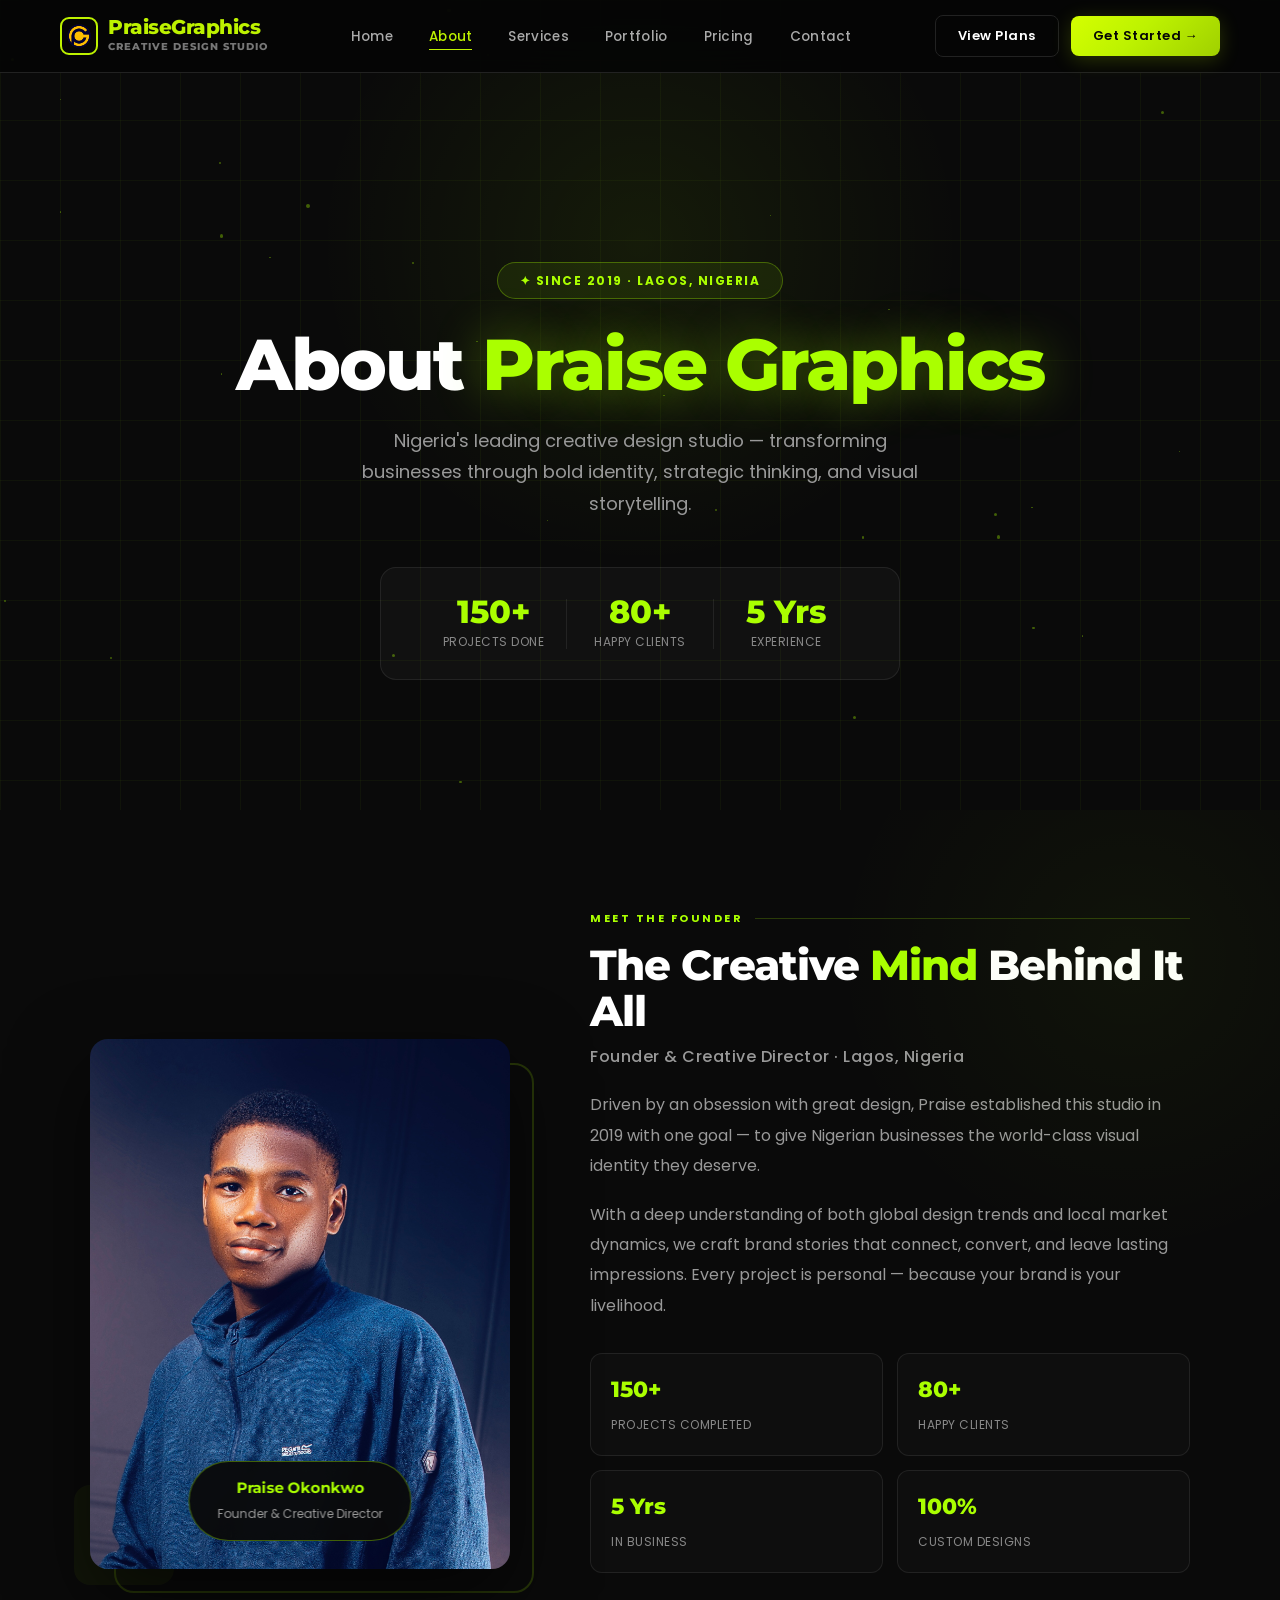
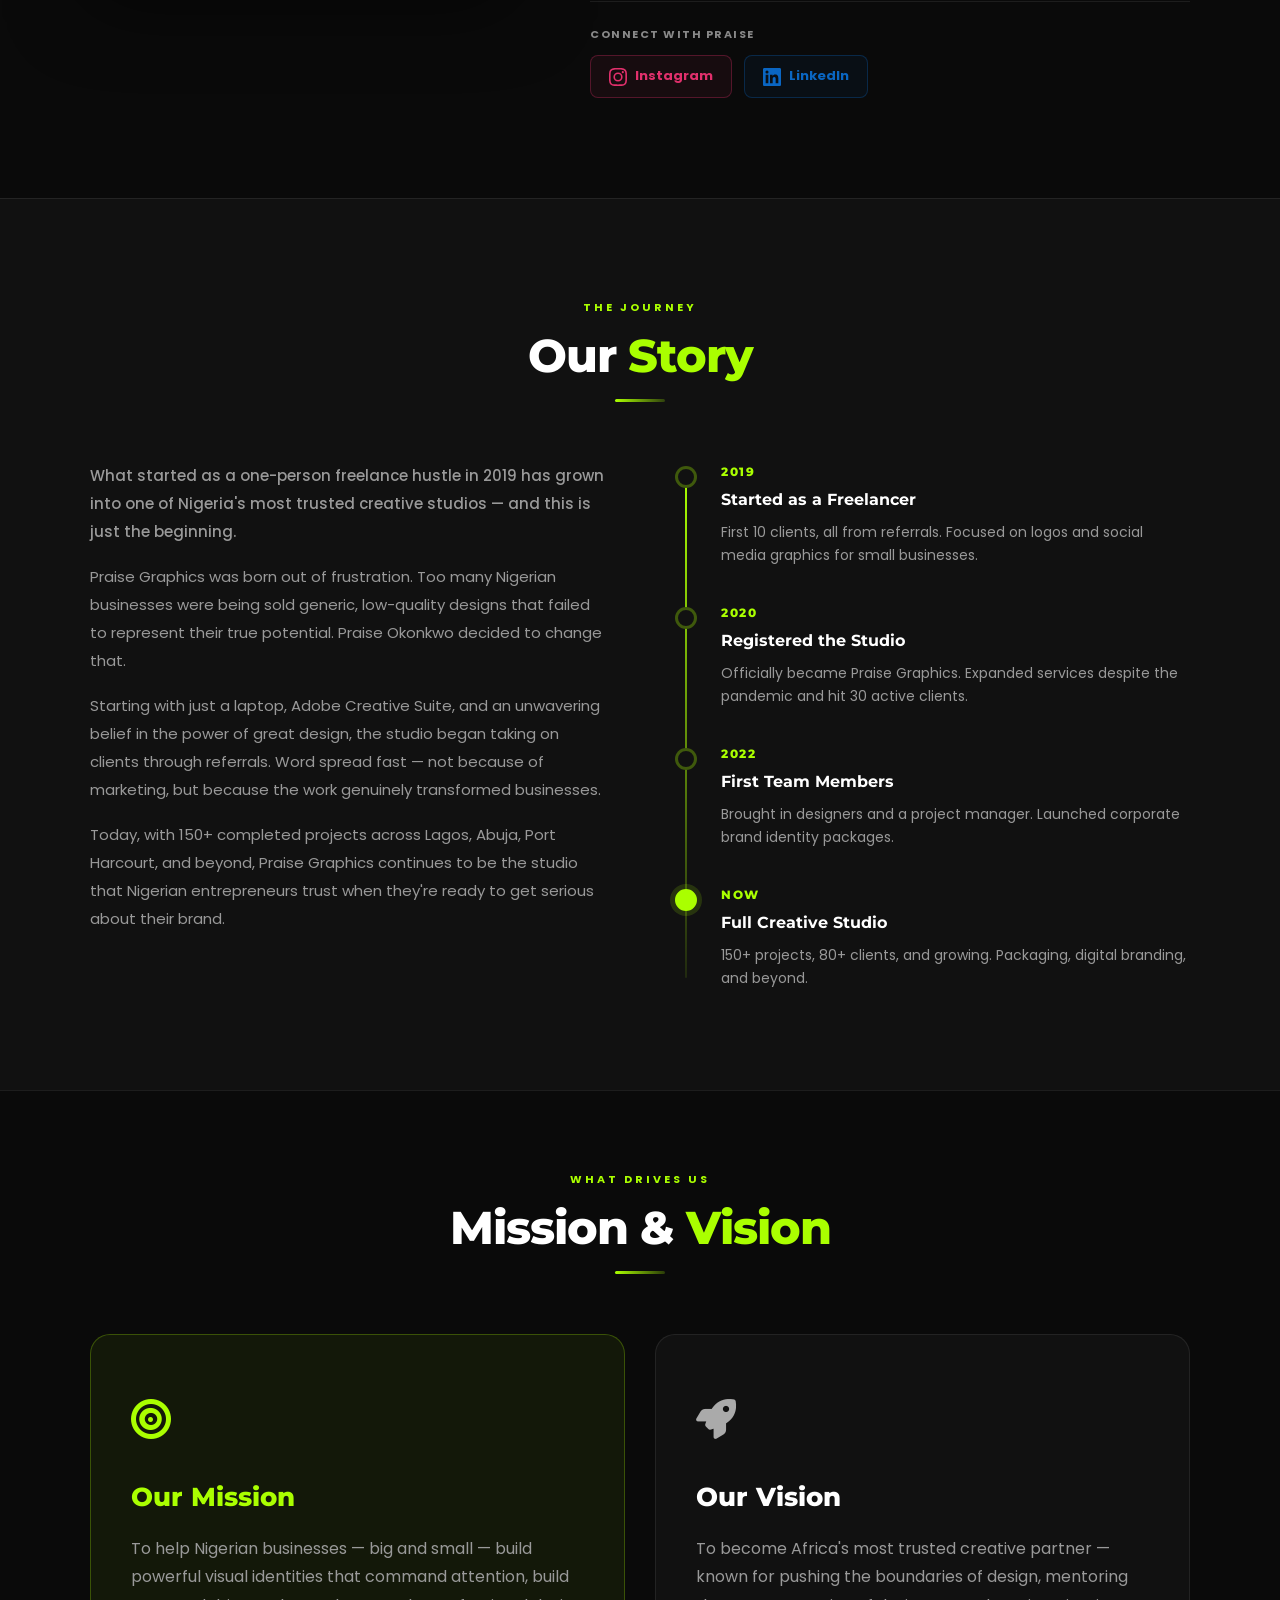
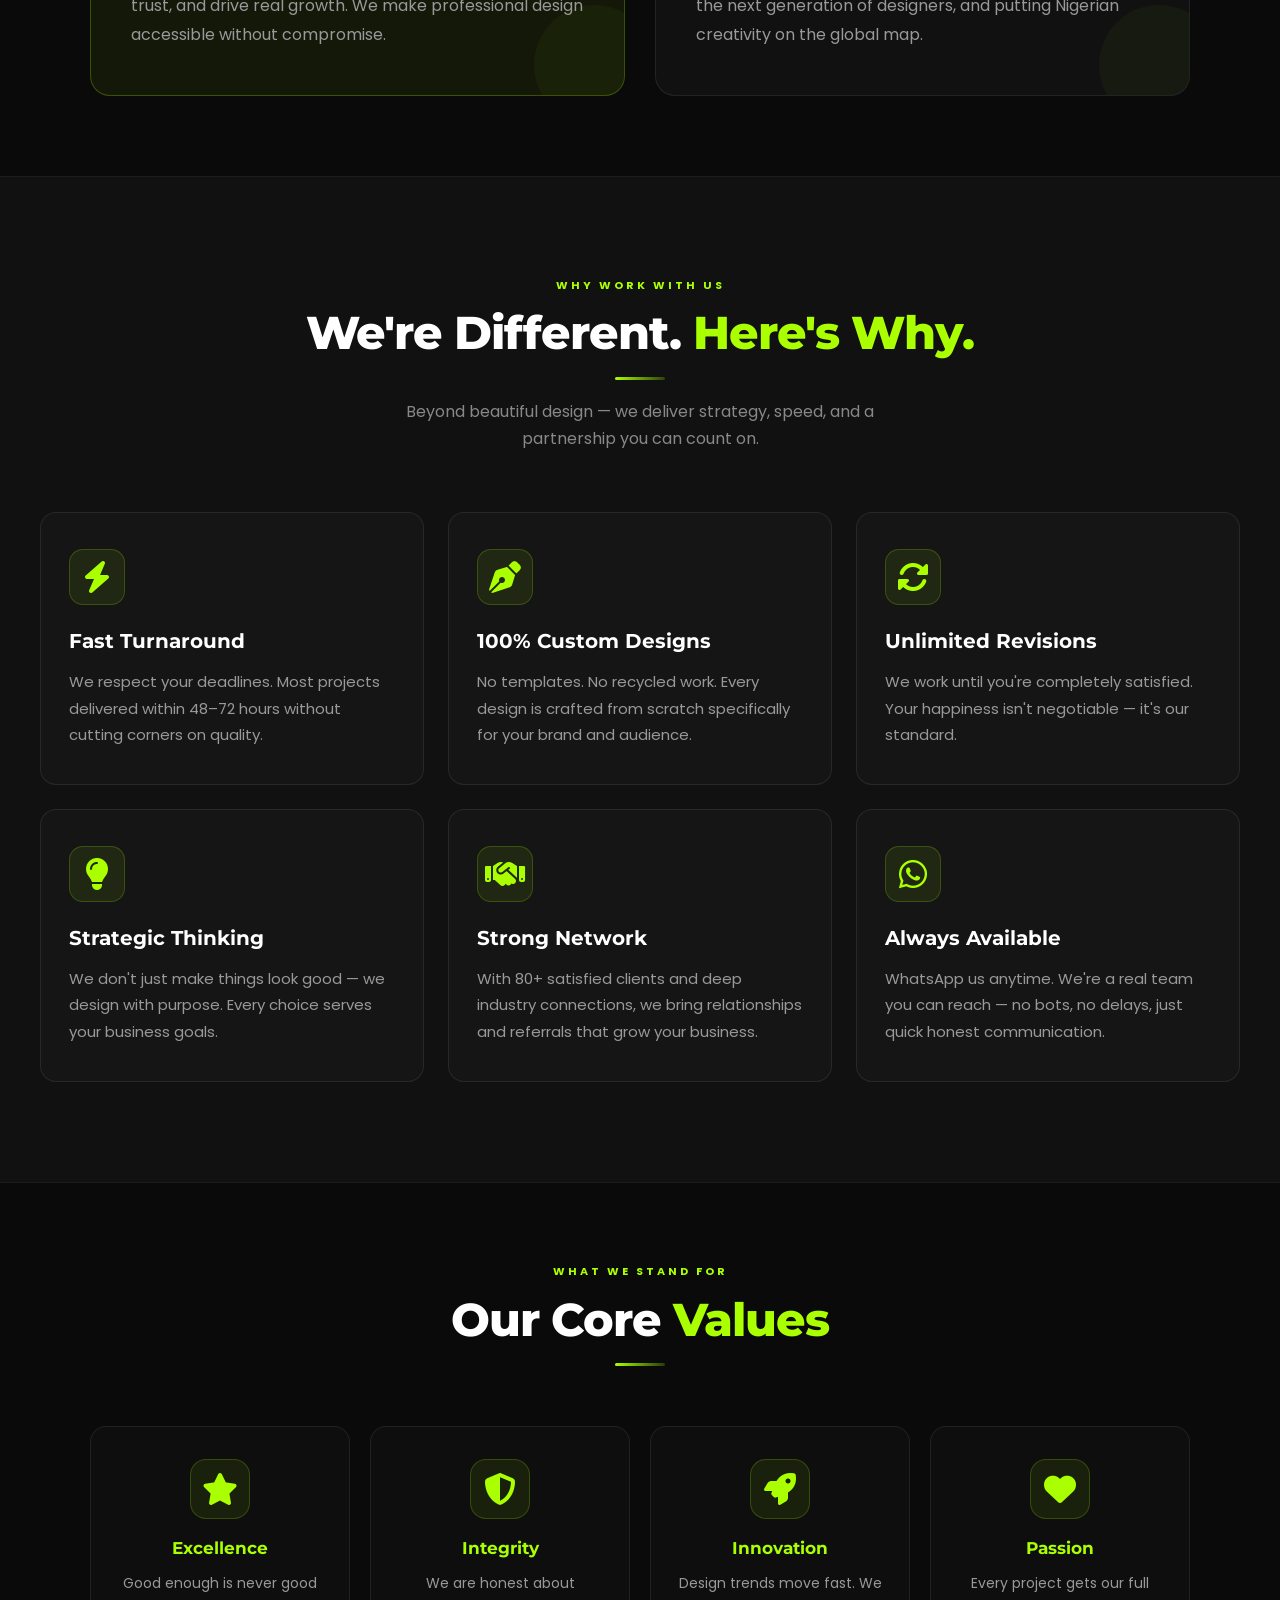
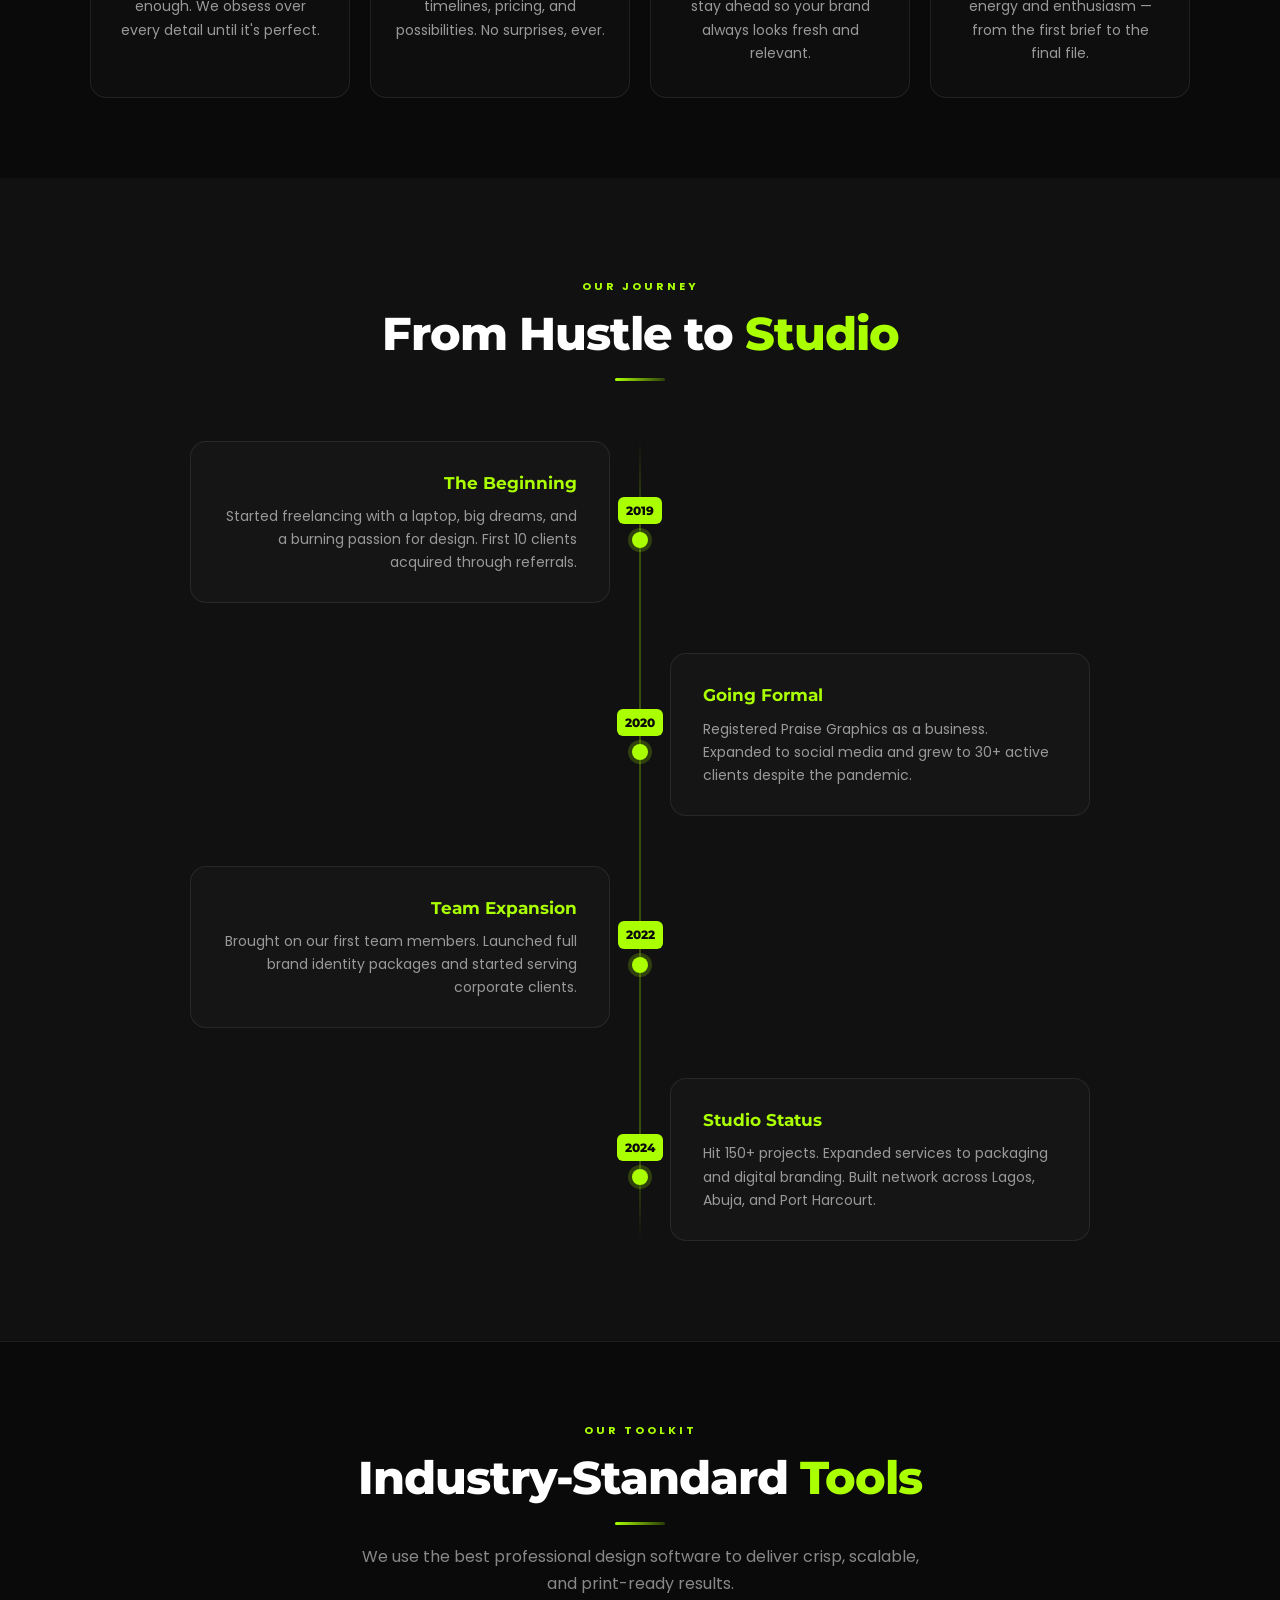
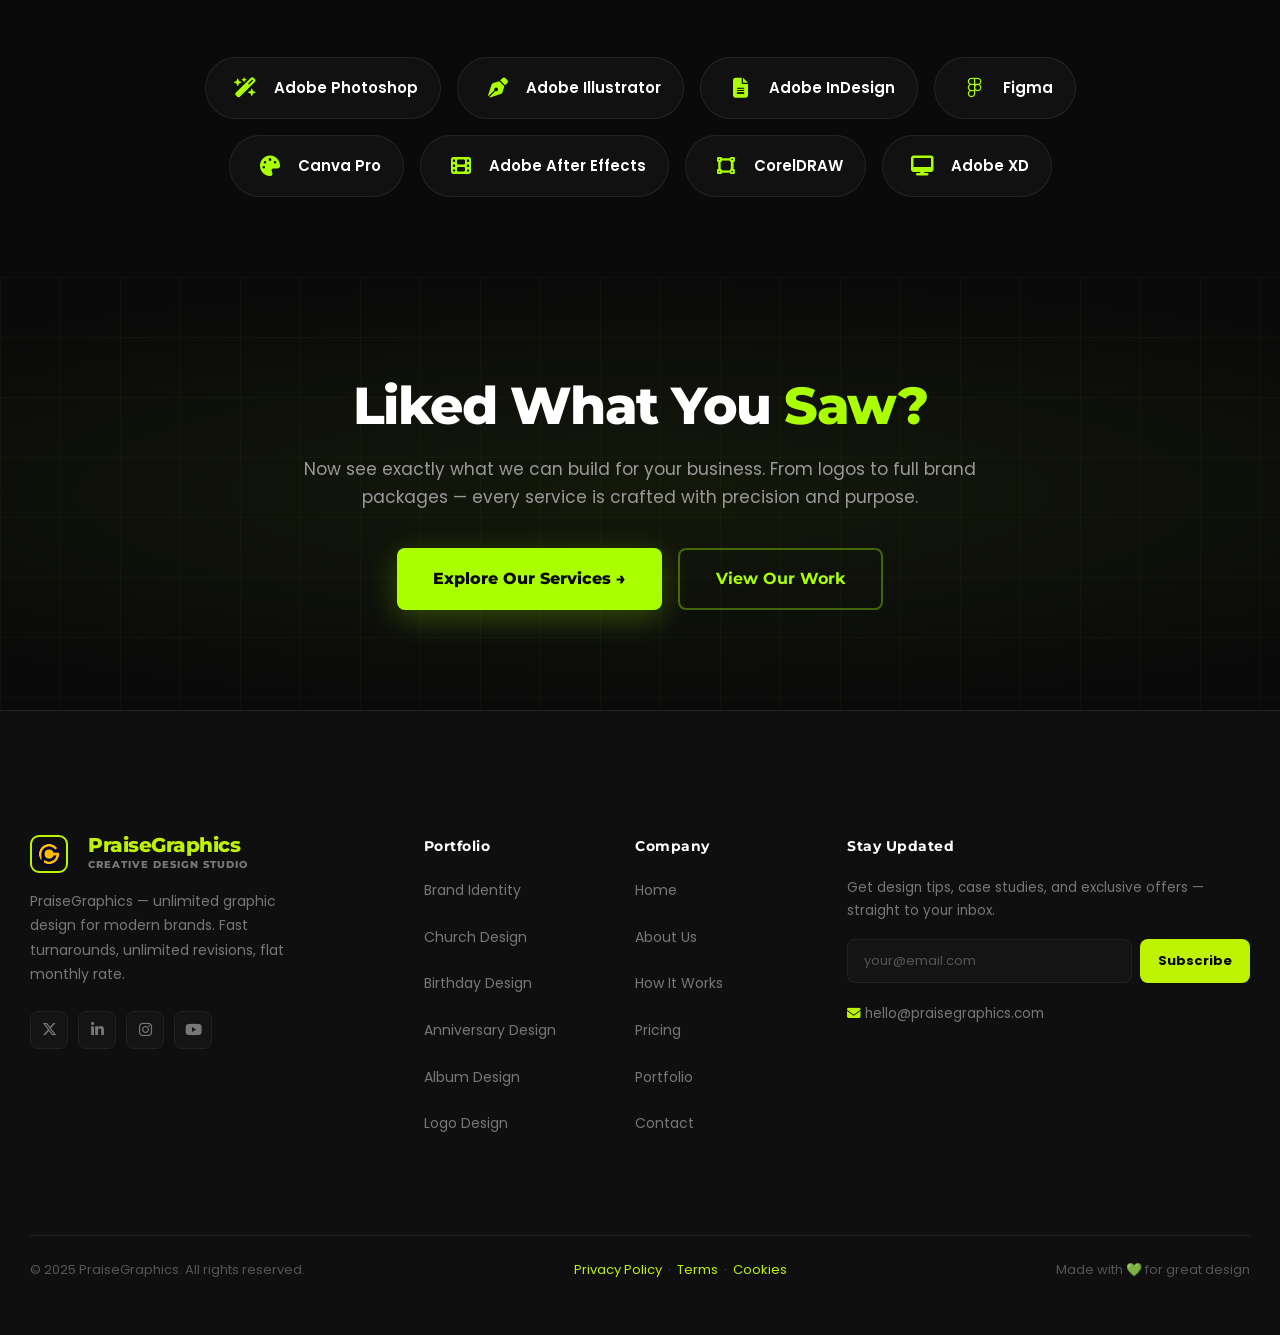
==== about.html @ 7d70f7a7 "set the navbar and logo on the all pages" ====
<!DOCTYPE html>
<html lang="en">
<head>
<meta charset="UTF-8">
<meta name="viewport" content="width=device-width, initial-scale=1.0">
<title>About Us - Praise Graphics</title>
<link rel="preconnect" href="https://fonts.googleapis.com">
<link href="https://fonts.googleapis.com/css2?family=Montserrat:wght@400;500;600;700;800;900&family=Poppins:wght@300;400;500;600;700&display=swap" rel="stylesheet">
<link rel="stylesheet" href="https://cdnjs.cloudflare.com/ajax/libs/font-awesome/6.5.0/css/all.min.css">
<style>
:root{
  --bg:#0a0a0a;
  --bg2:#111111;
  --bg3:#161616;
  --accent:#AAFF00;
  --accent2:#CCFF44;
  --white:#ffffff;
  --grey:#888888;
  --grey2:#555555;
  --border:rgba(170,255,0,0.15);
  --border2:rgba(255,255,255,0.08);
}
*{margin:0;padding:0;box-sizing:border-box}
html{scroll-behavior:smooth}
body{font-family:'Poppins',sans-serif;background:var(--bg);color:var(--white);line-height:1.6;overflow-x:hidden}

/* ── SCROLL ANIMATION ── */
.reveal{opacity:0;transform:translateY(30px);transition:opacity 0.65s ease,transform 0.65s ease}
.reveal.visible{opacity:1;transform:none}
.reveal.from-left{transform:translateX(-60px)}
.reveal.from-right{transform:translateX(60px)}
.reveal.from-bottom{transform:translateY(60px) scale(0.97)}
.reveal.visible{opacity:1;transform:none}
.reveal-delay-1{transition-delay:0.1s}
.reveal-delay-2{transition-delay:0.2s}
.reveal-delay-3{transition-delay:0.3s}
.reveal-delay-4{transition-delay:0.4s}
.reveal-delay-5{transition-delay:0.5s}
.reveal-delay-6{transition-delay:0.6s}

/* ============================================================
   HOME-STYLE NAVBAR
============================================================ */
header {
  position: fixed;
  top: 0; left: 0; right: 0;
  z-index: 1000;
  background: rgba(5,5,5,0.88);
  backdrop-filter: blur(24px);
  -webkit-backdrop-filter: blur(24px);
  border-bottom: 1px solid #222222;
  transition: border-color 0.3s, box-shadow 0.3s, background 0.3s;
}
header.scrolled {
  background: rgba(5,5,5,0.97);
  box-shadow: 0 4px 40px rgba(0,0,0,0.5);
  border-bottom-color: rgba(189,242,0,0.2);
}
nav {
  display: flex;
  align-items: center;
  justify-content: space-between;
  height: 72px;
  max-width: 1240px;
  margin: 0 auto;
  padding: 0 40px;
}
.logo {
  display: flex;
  align-items: center;
  gap: 10px;
  font-family: 'Montserrat', sans-serif;
  font-size: 22px;
  font-weight: 800;
  letter-spacing: -0.5px;
  text-decoration: none;
  color: #fff;
}
.logo-mark {
  width: 38px; height: 38px;
  background: #BDF200;
  border-radius: 9px;
  display: grid;
  place-items: center;
  font-size: 13px;
  font-weight: 900;
  color: #050505;
  letter-spacing: -0.5px;
}
.logo span { color: #BDF200; }
.nav-menu {
  display: flex;
  align-items: center;
  gap: 36px;
  list-style: none;
  margin: 0; padding: 0;
}
.nav-menu a {
  font-size: 13.5px;
  font-weight: 500;
  color: #aaaaaa;
  letter-spacing: 0.3px;
  transition: color 0.25s;
  position: relative;
  text-decoration: none;
}
.nav-menu a::after {
  content: '';
  position: absolute;
  bottom: -4px; left: 0;
  width: 0; height: 1.5px;
  background: #BDF200;
  transition: width 0.3s;
}
.nav-menu a:hover { color: #fff; }
.nav-menu a:hover::after { width: 100%; }
.nav-menu a.active-nav { color: #BDF200 !important; }
.nav-menu a.active-nav::after { width: 100% !important; }
.nav-actions { display: flex; align-items: center; gap: 12px; }
.btn {
  display: inline-flex;
  align-items: center;
  gap: 8px;
  font-family: 'Poppins', sans-serif;
  font-size: 14px;
  font-weight: 600;
  letter-spacing: 0.5px;
  padding: 14px 30px;
  border-radius: 8px;
  cursor: pointer;
  transition: all 0.3s cubic-bezier(0.34, 1.56, 0.64, 1);
  border: none;
  outline: none;
  text-decoration: none;
}
.btn-lime {
  background: linear-gradient(135deg, #d4ff00 0%, #BDF200 45%, #a0d000 100%);
  color: #050505;
  box-shadow: 0 4px 20px rgba(189,242,0,0.2);
}
.btn-lime:hover {
  transform: translateY(-3px);
  box-shadow: 0 14px 40px rgba(189,242,0,0.45);
}
.btn-outline {
  background: transparent;
  color: #fff;
  border: 1.5px solid #222222;
}
.btn-outline:hover {
  border-color: #BDF200;
  color: #BDF200;
  transform: translateY(-3px);
}
.hamburger {
  display: none;
  flex-direction: column;
  gap: 5px;
  cursor: pointer;
  padding: 6px;
  background: none;
  border: none;
}
.hamburger span {
  width: 24px; height: 1.5px;
  background: #fff;
  border-radius: 2px;
  transition: all 0.3s;
  display: block;
}
.mobile-nav {
  display: none;
  position: fixed;
  inset: 0;
  background: rgba(5,5,5,0.98);
  z-index: 999;
  flex-direction: column;
  align-items: center;
  justify-content: center;
  gap: 32px;
  padding-top: 72px;
}
.mobile-nav.open { display: flex; }
.mobile-nav a {
  font-family: 'Montserrat', sans-serif;
  font-size: 28px;
  font-weight: 700;
  color: #fff;
  transition: color 0.3s;
  text-decoration: none;
}
.mobile-nav a:hover { color: #BDF200; }
@media (max-width: 768px) {
  .nav-menu, .nav-actions { display: none; }
  .hamburger { display: flex; }
  nav { padding: 0 20px; }
}

/* ── NAV ── */
nav#mainNav{display:none}

/* ── HERO ── */
.hero{position:relative;min-height:90vh;display:flex;align-items:center;justify-content:center;overflow:hidden;background:var(--bg);padding-top:72px}
.hero-grid-bg{position:absolute;inset:0;background-image:linear-gradient(rgba(170,255,0,0.04) 1px,transparent 1px),linear-gradient(90deg,rgba(170,255,0,0.04) 1px,transparent 1px);background-size:60px 60px;z-index:0}
.hero-glow{position:absolute;top:30%;left:50%;transform:translate(-50%,-50%);width:700px;height:700px;background:radial-gradient(circle,rgba(170,255,0,0.07) 0%,transparent 65%);pointer-events:none;z-index:0}
.hero-particles{position:absolute;inset:0;overflow:hidden;z-index:1}
.particle{position:absolute;width:2px;height:2px;background:var(--accent);border-radius:50%;opacity:0.35;animation:drift linear infinite}
@keyframes drift{0%{transform:translateY(100vh);opacity:0}10%{opacity:0.35}90%{opacity:0.35}100%{transform:translateY(-10vh);opacity:0}}
.hero-inner{position:relative;z-index:2;max-width:900px;margin:0 auto;padding:160px 30px 100px;text-align:center}
.hero-badge{display:inline-flex;align-items:center;gap:8px;background:rgba(170,255,0,0.08);border:1px solid rgba(170,255,0,0.3);color:var(--accent);padding:8px 22px;border-radius:30px;font-size:12px;font-weight:700;margin-bottom:28px;letter-spacing:1.5px;text-transform:uppercase;animation:fadeInDown 0.7s ease}
@keyframes fadeInDown{from{opacity:0;transform:translateY(-20px)}to{opacity:1;transform:translateY(0)}}
.hero h1{font-family:'Montserrat',sans-serif;font-size:clamp(42px,6vw,72px);font-weight:800;color:#fff;line-height:1.05;margin-bottom:22px;letter-spacing:-2px;animation:fadeInUp 0.8s ease 0.1s backwards}
@keyframes fadeInUp{from{opacity:0;transform:translateY(35px)}to{opacity:1;transform:translateY(0)}}
.hero h1 span{color:var(--accent);text-shadow:0 0 50px rgba(170,255,0,0.4)}
.hero-desc{font-size:18px;color:#999;max-width:580px;margin:0 auto 48px;line-height:1.75;animation:fadeInUp 0.8s ease 0.25s backwards}
.hero-stats{display:flex;align-items:center;gap:0;justify-content:center;background:rgba(255,255,255,0.03);border:1px solid var(--border2);border-radius:16px;padding:28px 40px;max-width:520px;margin:0 auto;animation:fadeInUp 0.8s ease 0.4s backwards}
.hero-stat{flex:1;text-align:center}
.hero-stat strong{display:block;font-family:'Montserrat',sans-serif;font-size:32px;font-weight:800;color:var(--accent);line-height:1}
.hero-stat span{font-size:12px;color:var(--grey);letter-spacing:0.5px;margin-top:4px;display:block;text-transform:uppercase}
.hero-divider{width:1px;height:50px;background:var(--border2)}

/* ── SECTION HEADER ── */
.section-header{text-align:center;margin-bottom:60px}
.section-label{color:var(--accent);font-size:11px;font-weight:700;letter-spacing:3px;text-transform:uppercase;margin-bottom:14px;display:block}
.section-title{font-family:'Montserrat',sans-serif;font-size:clamp(30px,4vw,46px);font-weight:800;color:#fff;line-height:1.1;letter-spacing:-1px}
.section-title span{color:var(--accent)}
.section-line{width:50px;height:3px;background:linear-gradient(90deg,var(--accent),rgba(170,255,0,0.2));border-radius:2px;margin:18px auto 0}
.section-desc{color:var(--grey);font-size:16px;max-width:560px;margin:18px auto 0;line-height:1.7}

/* ── FOUNDER ── */
.founder{padding:100px 30px;position:relative;overflow:hidden;background:var(--bg)}
.founder::before{content:'';position:absolute;top:-150px;right:-150px;width:600px;height:600px;background:radial-gradient(circle,rgba(170,255,0,0.04),transparent 70%);border-radius:50%;pointer-events:none}
.founder-content{max-width:1100px;margin:0 auto;display:grid;grid-template-columns:420px 1fr;gap:80px;align-items:center}
.founder-img-wrap{position:relative}
.founder-img-wrap::before{content:'';position:absolute;top:24px;left:24px;right:-24px;bottom:-24px;border:2px solid rgba(170,255,0,0.18);border-radius:20px;z-index:0}
.founder-img-wrap::after{content:'';position:absolute;bottom:-16px;left:-16px;width:100px;height:100px;background:rgba(170,255,0,0.05);border-radius:16px;z-index:0}
.founder-image{position:relative;z-index:1;border-radius:18px;overflow:hidden;width:100%;height:530px;box-shadow:0 30px 80px rgba(0,0,0,0.6)}
.founder-image img{width:100%;height:100%;object-fit:cover;display:block;transition:transform 0.7s ease}
.founder-img-wrap:hover .founder-image img{transform:scale(1.04)}
.founder-badge{position:absolute;bottom:28px;left:50%;transform:translateX(-50%);background:rgba(10,10,10,0.95);border:1px solid rgba(170,255,0,0.35);backdrop-filter:blur(12px);padding:14px 28px;border-radius:50px;white-space:nowrap;z-index:2;text-align:center}
.founder-badge strong{display:block;color:var(--accent);font-family:'Montserrat',sans-serif;font-weight:700;font-size:15px}
.founder-badge small{color:#999;font-size:12px}
.founder-label{color:var(--accent);font-size:11px;font-weight:700;text-transform:uppercase;letter-spacing:2.5px;margin-bottom:14px;display:flex;align-items:center;gap:12px}
.founder-label::after{content:'';flex:1;height:1px;background:rgba(170,255,0,0.2)}
.founder-text h2{font-family:'Montserrat',sans-serif;font-size:clamp(28px,3.5vw,42px);font-weight:800;color:#fff;margin-bottom:8px;line-height:1.1;letter-spacing:-1px}
.founder-text h2 span{color:var(--accent)}
.founder-role{color:var(--grey);font-size:14px;margin-bottom:28px;font-weight:500;letter-spacing:0.5px}
.founder-text p{color:#999;font-size:16px;line-height:1.9;margin-bottom:18px}
.founder-highlights{display:grid;grid-template-columns:1fr 1fr;gap:14px;margin-top:32px}
.highlight-item{background:rgba(255,255,255,0.02);border:1px solid var(--border2);border-radius:12px;padding:18px 20px;transition:all 0.35s}
.highlight-item:hover{border-color:var(--accent);background:rgba(170,255,0,0.05);transform:translateY(-3px)}
.highlight-item strong{display:block;font-family:'Montserrat',sans-serif;color:var(--accent);font-size:22px;font-weight:800;margin-bottom:4px}
.highlight-item span{color:var(--grey);font-size:12px;text-transform:uppercase;letter-spacing:0.5px}

/* ── FOUNDER SOCIAL ── */
.founder-social{margin-top:28px;padding-top:24px;border-top:1px solid var(--border2)}
.founder-social-label{font-size:11px;font-weight:700;color:var(--grey);text-transform:uppercase;letter-spacing:1.5px;display:block;margin-bottom:12px}
.founder-social-links{display:flex;gap:12px}
.fsoc-link{display:inline-flex;align-items:center;gap:8px;padding:10px 18px;border-radius:8px;font-size:13px;font-weight:700;text-decoration:none;transition:all 0.35s;border:1px solid}
.fsoc-link.instagram{color:#E1306C;border-color:rgba(225,48,108,0.3);background:rgba(225,48,108,0.06)}
.fsoc-link.instagram:hover{background:rgba(225,48,108,0.15);border-color:#E1306C;transform:translateY(-2px)}
.fsoc-link.linkedin{color:#0A66C2;border-color:rgba(10,102,194,0.3);background:rgba(10,102,194,0.06)}
.fsoc-link.linkedin:hover{background:rgba(10,102,194,0.15);border-color:#0A66C2;transform:translateY(-2px)}

/* ── OUR STORY ── */
.our-story{padding:100px 30px;background:var(--bg2);border-top:1px solid var(--border2)}
.our-story-inner{max-width:1100px;margin:0 auto}
.story-grid{display:grid;grid-template-columns:1fr 1fr;gap:70px;margin-top:60px;align-items:start}
.story-lead{font-size:19px;color:#fff;line-height:1.75;font-weight:500;margin-bottom:22px}
.story-text p{color:#999;font-size:15px;line-height:1.85;margin-bottom:18px}
.story-milestones{display:flex;flex-direction:column;gap:0;position:relative}
.story-milestones::before{content:'';position:absolute;left:10px;top:12px;bottom:12px;width:2px;background:linear-gradient(to bottom,var(--accent),rgba(170,255,0,0.1));border-radius:2px}
.milestone{display:flex;gap:24px;padding-bottom:36px;position:relative}
.milestone:last-child{padding-bottom:0}
.ms-dot{width:22px;height:22px;border-radius:50%;background:var(--bg2);border:3px solid rgba(170,255,0,0.3);flex-shrink:0;margin-top:4px;transition:all 0.3s;position:relative;z-index:1}
.ms-dot.active{background:var(--accent);border-color:var(--accent);box-shadow:0 0 0 5px rgba(170,255,0,0.15)}
.milestone:hover .ms-dot{border-color:var(--accent);background:rgba(170,255,0,0.15)}
.ms-year{font-family:'Montserrat',sans-serif;font-size:12px;font-weight:800;color:var(--accent);text-transform:uppercase;letter-spacing:1.5px;display:block;margin-bottom:6px}
.ms-body h4{font-family:'Montserrat',sans-serif;font-size:16px;font-weight:700;color:#fff;margin-bottom:8px}
.ms-body p{color:#999;font-size:14px;line-height:1.65;margin:0}

/* ── MISSION & VISION ── */
.mission-vision{padding:80px 30px;background:var(--bg);border-top:1px solid var(--border2);border-bottom:1px solid var(--border2)}
.mv-inner{max-width:1100px;margin:0 auto}
.mv-grid{display:grid;grid-template-columns:1fr 1fr;gap:30px;margin-top:50px}
.mv-card{padding:45px 40px;border-radius:20px;position:relative;overflow:hidden}
.mv-card.mission{background:rgba(170,255,0,0.06);border:1px solid rgba(170,255,0,0.25)}
.mv-card.vision{background:rgba(255,255,255,0.03);border:1px solid var(--border2)}
.mv-icon{font-size:48px;margin-bottom:20px;display:block}
.mv-card h3{font-family:'Montserrat',sans-serif;font-size:26px;font-weight:800;color:#fff;margin-bottom:16px}
.mv-card.mission h3{color:var(--accent)}
.mv-card p{color:#999;font-size:16px;line-height:1.8}
.mv-card::after{content:'';position:absolute;bottom:-30px;right:-30px;width:120px;height:120px;border-radius:50%;background:rgba(170,255,0,0.04)}

/* ── WHY CHOOSE US ── */
.why-us{padding:100px 30px;background:var(--bg2)}
.why-inner{max-width:1200px;margin:0 auto}
.why-grid{display:grid;grid-template-columns:repeat(3,1fr);gap:24px;margin-top:60px}
.why-card{background:rgba(255,255,255,0.02);border:1px solid var(--border2);border-radius:16px;padding:36px 28px;transition:all 0.4s cubic-bezier(0.4,0,0.2,1);position:relative;overflow:hidden}
.why-card::before{content:'';position:absolute;top:0;left:0;right:0;height:3px;background:linear-gradient(90deg,var(--accent),rgba(170,255,0,0.15));transform:scaleX(0);transform-origin:left;transition:transform 0.4s}
.why-card:hover::before{transform:scaleX(1)}
.why-card:hover{border-color:rgba(170,255,0,0.3);background:rgba(170,255,0,0.04);transform:translateY(-8px);box-shadow:0 20px 50px rgba(0,0,0,0.4)}
.why-icon{font-size:32px;margin-bottom:20px;display:flex;align-items:center;justify-content:center;width:56px;height:56px;border-radius:14px;background:rgba(170,255,0,0.08);border:1px solid rgba(170,255,0,0.2);color:var(--accent);transition:all 0.3s}
.why-card:hover .why-icon{background:var(--accent);color:#0a0a0a;transform:rotate(-6deg) scale(1.08)}
.why-card h3{font-family:'Montserrat',sans-serif;font-size:20px;font-weight:700;color:#fff;margin-bottom:12px}
.why-card p{color:#999;font-size:15px;line-height:1.75}

/* ── VALUES ── */
.values{padding:80px 30px;background:var(--bg);border-top:1px solid var(--border2)}
.values-inner{max-width:1100px;margin:0 auto}
.values-grid{display:grid;grid-template-columns:repeat(4,1fr);gap:20px;margin-top:56px}
.value-pill{background:rgba(255,255,255,0.02);border:1px solid var(--border2);border-radius:16px;padding:32px 24px;text-align:center;transition:all 0.4s;cursor:default}
.value-pill:hover{background:rgba(170,255,0,0.07);border-color:var(--accent);transform:translateY(-6px);box-shadow:0 15px 40px rgba(170,255,0,0.12)}
.value-emoji{font-size:32px;margin-bottom:16px;display:flex;align-items:center;justify-content:center;width:60px;height:60px;border-radius:16px;background:rgba(170,255,0,0.08);border:1px solid rgba(170,255,0,0.2);color:var(--accent);margin-left:auto;margin-right:auto;transition:all 0.3s}
.value-pill:hover .value-emoji{background:var(--accent);color:#0a0a0a}
.value-pill h4{font-family:'Montserrat',sans-serif;font-size:17px;font-weight:700;color:var(--accent);margin-bottom:10px}
.value-pill p{color:#999;font-size:14px;line-height:1.65}

/* ── TIMELINE ── */
.timeline{padding:100px 30px;background:var(--bg2)}
.timeline-inner{max-width:900px;margin:0 auto}
.timeline-track{position:relative;margin-top:60px}
.timeline-track::before{content:'';position:absolute;left:50%;top:0;bottom:0;width:2px;background:linear-gradient(to bottom,transparent,rgba(170,255,0,0.25) 10%,rgba(170,255,0,0.25) 90%,transparent);transform:translateX(-50%)}
.timeline-item{display:grid;grid-template-columns:1fr 60px 1fr;gap:0;align-items:center;margin-bottom:50px}
.timeline-item:last-child{margin-bottom:0}
.timeline-content{padding:28px 32px;background:rgba(255,255,255,0.02);border:1px solid var(--border2);border-radius:16px;transition:all 0.35s}
.timeline-content:hover{border-color:rgba(170,255,0,0.3);background:rgba(170,255,0,0.04);transform:scale(1.02)}
.timeline-item:nth-child(odd) .timeline-content:first-child{text-align:right}
.timeline-item:nth-child(odd) .timeline-empty{order:2}
.timeline-item:nth-child(odd) .timeline-dot{order:1}
.timeline-item:nth-child(even) .timeline-content:last-child{order:3}
.timeline-dot{display:flex;flex-direction:column;align-items:center;justify-content:center;z-index:1}
.dot-year{font-family:'Montserrat',sans-serif;font-size:12px;font-weight:800;color:#0a0a0a;background:var(--accent);padding:4px 8px;border-radius:6px;margin-bottom:8px;white-space:nowrap}
.dot-circle{width:16px;height:16px;background:var(--accent);border-radius:50%;box-shadow:0 0 0 4px rgba(170,255,0,0.2)}
.timeline-content h4{font-family:'Montserrat',sans-serif;font-size:17px;font-weight:700;color:var(--accent);margin-bottom:8px}
.timeline-content p{color:#999;font-size:14px;line-height:1.65}

/* ── TOOLS ── */
.tools{padding:80px 30px;background:var(--bg);border-top:1px solid var(--border2)}
.tools-inner{max-width:1000px;margin:0 auto}
.tools-grid{display:flex;flex-wrap:wrap;gap:16px;justify-content:center;margin-top:50px}
.tool-badge{display:flex;align-items:center;gap:10px;background:rgba(255,255,255,0.03);border:1px solid var(--border2);border-radius:50px;padding:12px 22px;transition:all 0.35s;cursor:default}
.tool-badge:hover{background:rgba(170,255,0,0.08);border-color:var(--accent);transform:translateY(-4px);box-shadow:0 10px 30px rgba(170,255,0,0.12)}
.tool-icon{font-size:20px;color:var(--accent);width:36px;height:36px;display:flex;align-items:center;justify-content:center}
.tool-name{font-weight:600;font-size:15px;color:#fff}

/* ── TESTIMONIALS ── */
.testimonials{padding:100px 30px;background:var(--bg2)}
.testimonials-inner{max-width:1100px;margin:0 auto}
.testi-grid{display:grid;grid-template-columns:repeat(3,1fr);gap:24px;margin-top:60px}
.testi-card{background:rgba(255,255,255,0.02);border:1px solid var(--border2);border-radius:18px;padding:36px 30px;position:relative;transition:all 0.4s}
.testi-card:hover{border-color:rgba(170,255,0,0.3);background:rgba(170,255,0,0.04);transform:translateY(-6px);box-shadow:0 20px 50px rgba(0,0,0,0.4)}
.testi-quote{font-size:48px;color:var(--accent);line-height:1;opacity:0.35;font-family:Georgia,serif;margin-bottom:12px}
.testi-text{color:#aaa;font-size:15px;line-height:1.8;margin-bottom:24px;font-style:italic}
.testi-author{display:flex;align-items:center;gap:14px;border-top:1px solid var(--border2);padding-top:20px}
.testi-avatar{width:44px;height:44px;border-radius:50%;background:linear-gradient(135deg,var(--accent),rgba(170,255,0,0.4));display:flex;align-items:center;justify-content:center;font-family:'Montserrat',sans-serif;font-weight:800;color:#0a0a0a;font-size:16px;flex-shrink:0}
.testi-info strong{display:block;color:#fff;font-size:14px;font-weight:600}
.testi-info span{color:var(--grey);font-size:12px}
.testi-stars{color:var(--accent);font-size:14px;margin-bottom:4px}

/* ── CTA ── */
.cta-section{padding:100px 30px;text-align:center;position:relative;overflow:hidden;background:var(--bg)}
.cta-glow{position:absolute;inset:0;background:radial-gradient(ellipse 80% 50% at 50% 50%,rgba(170,255,0,0.06),transparent);pointer-events:none}
.cta-grid-bg{position:absolute;inset:0;background-image:linear-gradient(rgba(170,255,0,0.03) 1px,transparent 1px),linear-gradient(90deg,rgba(170,255,0,0.03) 1px,transparent 1px);background-size:60px 60px}
.cta-inner{position:relative;z-index:1;max-width:680px;margin:0 auto}
.cta-inner h2{font-family:'Montserrat',sans-serif;font-size:clamp(32px,4.5vw,52px);font-weight:800;color:#fff;margin-bottom:20px;letter-spacing:-1.5px;line-height:1.1}
.cta-inner h2 span{color:var(--accent)}
.cta-inner p{color:#999;font-size:17px;margin-bottom:36px;line-height:1.7}
.btn-primary{display:inline-flex;align-items:center;gap:10px;background:var(--accent);color:#0a0a0a;padding:16px 36px;border-radius:8px;font-family:'Montserrat',sans-serif;font-size:16px;font-weight:800;text-decoration:none;transition:all 0.35s;box-shadow:0 8px 30px rgba(170,255,0,0.25)}
.btn-primary:hover{transform:translateY(-3px);box-shadow:0 14px 40px rgba(170,255,0,0.4);background:var(--accent2)}
.btn-wrap{display:flex;gap:16px;justify-content:center;flex-wrap:wrap}
.btn-secondary{display:inline-flex;align-items:center;gap:10px;background:transparent;color:var(--accent);padding:16px 36px;border-radius:8px;border:2px solid rgba(170,255,0,0.35);font-family:'Montserrat',sans-serif;font-size:16px;font-weight:700;text-decoration:none;transition:all 0.35s}
.btn-secondary:hover{background:rgba(170,255,0,0.07);border-color:var(--accent);transform:translateY(-3px)}

/* ── FOOTER HOME STYLE ── */
footer#contact {
  background: #0f0f0f;
  border-top: 1px solid #222222;
}
footer#contact .footer-top {
  display: grid;
  grid-template-columns: 2.2fr 1fr 1fr 1.3fr;
  gap: 60px;
  padding: 64px 0 48px;
}
footer#contact .footer-brand-desc {
  font-size: 14px;
  color: #777;
  line-height: 1.75;
  max-width: 280px;
  margin-bottom: 24px;
}
footer#contact .social-row { display: flex; gap: 10px; }
footer#contact .soc-btn {
  width: 38px; height: 38px;
  background: #141414;
  border: 1px solid #222;
  border-radius: 8px;
  display: grid;
  place-items: center;
  font-size: 15px;
  color: #777;
  text-decoration: none;
  transition: all 0.3s;
}
footer#contact .soc-btn:hover {
  background: #BDF200;
  border-color: #BDF200;
  color: #050505;
  transform: translateY(-2px);
}
footer#contact .footer-col h5 {
  font-family: 'Montserrat', sans-serif;
  font-size: 14px;
  font-weight: 700;
  color: #fff;
  letter-spacing: 0.5px;
  margin-bottom: 20px;
}
footer#contact .footer-col ul { display: flex; flex-direction: column; gap: 10px; list-style: none; padding: 0; }
footer#contact .footer-col a {
  font-size: 14px;
  color: #777;
  transition: color 0.25s;
  text-decoration: none;
}
footer#contact .footer-col a:hover { color: #BDF200; }
footer#contact .footer-contact p { font-size: 13.5px; color: #777; line-height: 1.7; margin-bottom: 16px; }
footer#contact .newsletter-input {
  display: flex;
  gap: 8px;
}
footer#contact .newsletter-input input {
  flex: 1;
  background: #141414;
  border: 1.5px solid #222;
  border-radius: 8px;
  padding: 11px 16px;
  font-size: 13px;
  color: #fff;
  font-family: 'Poppins', sans-serif;
  outline: none;
}
footer#contact .newsletter-input input:focus { border-color: #BDF200; }
footer#contact .newsletter-input input::placeholder { color: #555; }
footer#contact .newsletter-input button {
  background: #BDF200;
  color: #050505;
  border: none;
  border-radius: 8px;
  padding: 11px 18px;
  font-weight: 700;
  font-size: 13px;
  cursor: pointer;
  font-family: 'Poppins', sans-serif;
  transition: background 0.3s;
  white-space: nowrap;
}
footer#contact .newsletter-input button:hover { background: #ceff00; }
footer#contact .footer-bottom {
  display: flex;
  align-items: center;
  justify-content: space-between;
  padding: 24px 0;
  border-top: 1px solid #222;
  font-size: 13px;
  color: #555;
  flex-wrap: wrap;
  gap: 12px;
}
footer#contact .footer-bottom a { color: #BDF200; text-decoration: none; }
footer#contact .footer-bottom a:hover { text-decoration: underline; }
@media (max-width: 1100px) { footer#contact .footer-top { grid-template-columns: 1fr 1fr; gap: 40px; } }
@media (max-width: 768px) {
  footer#contact .footer-top { grid-template-columns: 1fr; gap: 32px; padding: 40px 0 32px; }
  footer#contact .footer-bottom { flex-direction: column; text-align: center; }
}

/* ── FOOTER ── */
footer{background:#050505;color:#fff;padding:60px 30px 30px;border-top:1px solid var(--border2)}
.footer-content{max-width:1200px;margin:0 auto}
.footer-top{display:grid;grid-template-columns:2fr 1fr 1fr;gap:40px;margin-bottom:40px}
.footer-col h4{font-family:'Montserrat',sans-serif;color:var(--accent);font-size:17px;margin-bottom:20px;font-weight:700}
.footer-col ul{list-style:none}
.footer-col ul li{margin-bottom:11px}
.footer-col ul li a{color:var(--grey);text-decoration:none;font-size:14px;transition:color 0.3s}
.footer-col ul li a:hover{color:var(--accent)}
.footer-logo-wrap{display:flex;align-items:center;gap:12px;margin-bottom:16px}
.footer-logo-img{width:42px;height:42px;border-radius:8px;border:2px solid var(--accent);object-fit:cover}
.footer-logo{font-family:'Montserrat',sans-serif;font-size:22px;font-weight:800;color:var(--accent)}
.footer-desc{color:var(--grey);font-size:14px;line-height:1.7;margin-bottom:20px}
.social-links{display:flex;gap:14px;justify-content:center;margin-bottom:32px}
.social-link{width:42px;height:42px;border-radius:50%;background:rgba(170,255,0,0.06);border:1px solid rgba(170,255,0,0.15);display:flex;align-items:center;justify-content:center;text-decoration:none;color:var(--accent);font-size:17px;transition:all 0.3s}
.social-link:hover{background:var(--accent);color:#0a0a0a;transform:translateY(-3px)}
.footer-bottom{border-top:1px solid var(--border2);padding-top:24px;color:#555;font-size:13px;text-align:center}

/* ── RESPONSIVE ── */
@media(max-width:900px){
  .founder-content{grid-template-columns:1fr;gap:50px}
  .founder-img-wrap{max-width:380px;margin:0 auto}
  .founder-image{height:420px}
  .why-grid{grid-template-columns:1fr 1fr}
  .values-grid{grid-template-columns:1fr 1fr}
  .testi-grid{grid-template-columns:1fr}
  .mv-grid{grid-template-columns:1fr}
  .story-grid{grid-template-columns:1fr;gap:50px}
  .timeline-track::before{display:none}
  .timeline-item{grid-template-columns:1fr;gap:8px}
  .timeline-dot{flex-direction:row;justify-content:flex-start;gap:10px;padding-left:4px}
  .timeline-empty{display:none}
  .timeline-item:nth-child(odd) .timeline-content:first-child{text-align:left}
  .footer-top{grid-template-columns:1fr;gap:30px;text-align:center}
  .footer-logo-wrap{justify-content:center}
  .footer-col ul{text-align:center}
}
@media(max-width:768px){
  .nav-menu{display:none}
  .menu-toggle{display:block}
  .nav-right{gap:0}
  .hero-inner{padding:120px 20px 80px}
  .hero-stats{flex-direction:column;gap:24px;padding:24px 30px}
  .hero-divider{width:50px;height:1px}
  .founder,.why-us,.timeline,.testimonials,.cta-section,.values,.tools,.mission-vision{padding:60px 20px}
  .why-grid{grid-template-columns:1fr}
  .values-grid{grid-template-columns:1fr 1fr}
  .why-icon{width:48px;height:48px;font-size:24px}
}
@media(max-width:480px){
  .values-grid{grid-template-columns:1fr}
  .founder-highlights{grid-template-columns:1fr 1fr}
}
</style>
</head>
<body>

<div class="mobile-nav" id="mobileNav">
  <a href="index.html" onclick="closeMobile()">Home</a>
  <a href="about.html" onclick="closeMobile()">About</a>
  <a href="index.html#services" onclick="closeMobile()">Services</a>
  <a href="portfolio.html" onclick="closeMobile()">Portfolio</a>
  <a href="index.html#pricing" onclick="closeMobile()">Pricing</a>
  <a href="index.html#contact" onclick="closeMobile()">Contact</a>
  <a href="index.html#cta" class="btn btn-lime" onclick="closeMobile()">Get Started</a>
</div>

<header id="site-header">
  <nav class="container">
    <a href="index.html" class="logo">
      <img src="gallery/1714665825236.png" alt="PraiseGraphics" style="width:38px;height:38px;border-radius:9px;object-fit:cover;border:2px solid #BDF200;">
      <div>
        <div style="font-family:'Montserrat',sans-serif;font-size:20px;font-weight:800;color:#BDF200;line-height:1;">PraiseGraphics</div>
        <div style="font-size:10px;color:#777;letter-spacing:1px;text-transform:uppercase;margin-top:2px;">Creative Design Studio</div>
      </div>
    </a>

    <ul class="nav-menu">
      <li><a href="index.html">Home</a></li>
      <li><a href="about.html" class="active-nav">About</a></li>
      <li><a href="index.html#services">Services</a></li>
      <li><a href="portfolio.html">Portfolio</a></li>
      <li><a href="index.html#pricing">Pricing</a></li>
      <li><a href="index.html#contact">Contact</a></li>
    </ul>

    <div class="nav-actions">
      <a href="index.html#pricing" class="btn btn-outline" style="padding:10px 22px;font-size:13px;">View Plans</a>
      <a href="index.html#cta" class="btn btn-lime" style="padding:10px 22px;font-size:13px;">Get Started →</a>
    </div>

    <button class="hamburger" id="hamBtn" onclick="toggleMobile()" aria-label="Menu">
      <span></span><span></span><span></span>
    </button>
  </nav>
</header>

<!-- ══ HERO ══ -->
<section class="hero">
  <div class="hero-grid-bg"></div>
  <div class="hero-glow"></div>
  <div class="hero-particles" id="particles"></div>
  <div class="hero-inner">
    <div class="hero-badge">✦ Since 2019 · Lagos, Nigeria</div>
    <h1>About <span>Praise Graphics</span></h1>
    <p class="hero-desc">Nigeria's leading creative design studio — transforming businesses through bold identity, strategic thinking, and visual storytelling.</p>
    <div class="hero-stats">
      <div class="hero-stat"><strong>150+</strong><span>Projects Done</span></div>
      <div class="hero-divider"></div>
      <div class="hero-stat"><strong>80+</strong><span>Happy Clients</span></div>
      <div class="hero-divider"></div>
      <div class="hero-stat"><strong>5 Yrs</strong><span>Experience</span></div>
    </div>
  </div>
</section>

<!-- ══ FOUNDER ══ -->
<section class="founder">
  <div class="founder-content">
    <div class="founder-img-wrap reveal from-left">
      <div class="founder-image">
        <img src="gallery/founder.jpg.jpeg" alt="Praise Okonkwo - Founder">
      </div>
      <div class="founder-badge">
        <strong>Praise Okonkwo</strong>
        <small>Founder & Creative Director</small>
      </div>
    </div>
    <div class="founder-text reveal from-right">
      <div class="founder-label">Meet the Founder</div>
      <h2>The Creative <span>Mind</span> Behind It All</h2>
      <p class="founder-role">Founder & Creative Director · Lagos, Nigeria</p>
      <p>Driven by an obsession with great design, Praise established this studio in 2019 with one goal — to give Nigerian businesses the world-class visual identity they deserve.</p>
      <p>With a deep understanding of both global design trends and local market dynamics, we craft brand stories that connect, convert, and leave lasting impressions. Every project is personal — because your brand is your livelihood.</p>
      <div class="founder-highlights">
        <div class="highlight-item"><strong>150+</strong><span>Projects Completed</span></div>
        <div class="highlight-item"><strong>80+</strong><span>Happy Clients</span></div>
        <div class="highlight-item"><strong>5 Yrs</strong><span>In Business</span></div>
        <div class="highlight-item"><strong>100%</strong><span>Custom Designs</span></div>
      </div>
      <div class="founder-social">
        <span class="founder-social-label">Connect with Praise</span>
        <div class="founder-social-links">
          <a href="https://instagram.com/praisegraphics" target="_blank" class="fsoc-link instagram">
            <svg width="18" height="18" viewBox="0 0 24 24" fill="currentColor"><path d="M12 2.163c3.204 0 3.584.012 4.85.07 3.252.148 4.771 1.691 4.919 4.919.058 1.265.069 1.645.069 4.849 0 3.205-.012 3.584-.069 4.849-.149 3.225-1.664 4.771-4.919 4.919-1.266.058-1.644.07-4.85.07-3.204 0-3.584-.012-4.849-.07-3.26-.149-4.771-1.699-4.919-4.92-.058-1.265-.07-1.644-.07-4.849 0-3.204.013-3.583.07-4.849.149-3.227 1.664-4.771 4.919-4.919 1.266-.057 1.645-.069 4.849-.069zM12 0C8.741 0 8.333.014 7.053.072 2.695.272.273 2.69.073 7.052.014 8.333 0 8.741 0 12c0 3.259.014 3.668.072 4.948.2 4.358 2.618 6.78 6.98 6.98C8.333 23.986 8.741 24 12 24c3.259 0 3.668-.014 4.948-.072 4.354-.2 6.782-2.618 6.979-6.98.059-1.28.073-1.689.073-4.948 0-3.259-.014-3.667-.072-4.947-.196-4.354-2.617-6.78-6.979-6.98C15.668.014 15.259 0 12 0zm0 5.838a6.162 6.162 0 100 12.324 6.162 6.162 0 000-12.324zM12 16a4 4 0 110-8 4 4 0 010 8zm6.406-11.845a1.44 1.44 0 100 2.881 1.44 1.44 0 000-2.881z"/></svg>
            Instagram
          </a>
          <a href="https://linkedin.com/in/praisegraphics" target="_blank" class="fsoc-link linkedin">
            <svg width="18" height="18" viewBox="0 0 24 24" fill="currentColor"><path d="M20.447 20.452h-3.554v-5.569c0-1.328-.027-3.037-1.852-3.037-1.853 0-2.136 1.445-2.136 2.939v5.667H9.351V9h3.414v1.561h.046c.477-.9 1.637-1.85 3.37-1.85 3.601 0 4.267 2.37 4.267 5.455v6.286zM5.337 7.433a2.062 2.062 0 01-2.063-2.065 2.064 2.064 0 112.063 2.065zm1.782 13.019H3.555V9h3.564v11.452zM22.225 0H1.771C.792 0 0 .774 0 1.729v20.542C0 23.227.792 24 1.771 24h20.451C23.2 24 24 23.227 24 22.271V1.729C24 .774 23.2 0 22.222 0h.003z"/></svg>
            LinkedIn
          </a>
        </div>
      </div>
    </div>
  </div>
</section>

<!-- ══ OUR STORY ══ -->
<section class="our-story">
  <div class="our-story-inner">
    <div class="section-header reveal">
      <span class="section-label">The Journey</span>
      <h2 class="section-title">Our <span>Story</span></h2>
      <div class="section-line"></div>
    </div>
    <div class="story-grid">
      <div class="story-text reveal from-left">
        <p class="story-lead">What started as a one-person freelance hustle in 2019 has grown into one of Nigeria's most trusted creative studios — and this is just the beginning.</p>
        <p>Praise Graphics was born out of frustration. Too many Nigerian businesses were being sold generic, low-quality designs that failed to represent their true potential. Praise Okonkwo decided to change that.</p>
        <p>Starting with just a laptop, Adobe Creative Suite, and an unwavering belief in the power of great design, the studio began taking on clients through referrals. Word spread fast — not because of marketing, but because the work genuinely transformed businesses.</p>
        <p>Today, with 150+ completed projects across Lagos, Abuja, Port Harcourt, and beyond, Praise Graphics continues to be the studio that Nigerian entrepreneurs trust when they're ready to get serious about their brand.</p>
      </div>
      <div class="story-milestones reveal from-right">
        <div class="milestone">
          <div class="ms-dot"></div>
          <div class="ms-body"><span class="ms-year">2019</span><h4>Started as a Freelancer</h4><p>First 10 clients, all from referrals. Focused on logos and social media graphics for small businesses.</p></div>
        </div>
        <div class="milestone">
          <div class="ms-dot"></div>
          <div class="ms-body"><span class="ms-year">2020</span><h4>Registered the Studio</h4><p>Officially became Praise Graphics. Expanded services despite the pandemic and hit 30 active clients.</p></div>
        </div>
        <div class="milestone">
          <div class="ms-dot"></div>
          <div class="ms-body"><span class="ms-year">2022</span><h4>First Team Members</h4><p>Brought in designers and a project manager. Launched corporate brand identity packages.</p></div>
        </div>
        <div class="milestone">
          <div class="ms-dot active"></div>
          <div class="ms-body"><span class="ms-year">Now</span><h4>Full Creative Studio</h4><p>150+ projects, 80+ clients, and growing. Packaging, digital branding, and beyond.</p></div>
        </div>
      </div>
    </div>
  </div>
</section>

<!-- ══ MISSION & VISION ══ -->
<section class="mission-vision">
  <div class="mv-inner">
    <div class="section-header reveal">
      <span class="section-label">What Drives Us</span>
      <h2 class="section-title">Mission & <span>Vision</span></h2>
      <div class="section-line"></div>
    </div>
    <div class="mv-grid">
      <div class="mv-card mission reveal from-left">
        <span class="mv-icon"><i class="fa-solid fa-bullseye" style="font-size:40px;color:var(--accent);"></i></span>
        <h3>Our Mission</h3>
        <p>To help Nigerian businesses — big and small — build powerful visual identities that command attention, build trust, and drive real growth. We make professional design accessible without compromise.</p>
      </div>
      <div class="mv-card vision reveal from-right">
        <span class="mv-icon"><i class="fa-solid fa-rocket" style="font-size:40px;color:#aaa;"></i></span>
        <h3>Our Vision</h3>
        <p>To become Africa's most trusted creative partner — known for pushing the boundaries of design, mentoring the next generation of designers, and putting Nigerian creativity on the global map.</p>
      </div>
    </div>
  </div>
</section>

<!-- ══ WHY CHOOSE US ══ -->
<section class="why-us">
  <div class="why-inner">
    <div class="section-header reveal">
      <span class="section-label">Why Work With Us</span>
      <h2 class="section-title">We're Different. <span>Here's Why.</span></h2>
      <div class="section-line"></div>
      <p class="section-desc">Beyond beautiful design — we deliver strategy, speed, and a partnership you can count on.</p>
    </div>
    <div class="why-grid">
      <div class="why-card reveal reveal-delay-1"><span class="why-icon"><i class="fa-solid fa-bolt"></i></span><h3>Fast Turnaround</h3><p>We respect your deadlines. Most projects delivered within 48–72 hours without cutting corners on quality.</p></div>
      <div class="why-card reveal reveal-delay-2"><span class="why-icon"><i class="fa-solid fa-pen-nib"></i></span><h3>100% Custom Designs</h3><p>No templates. No recycled work. Every design is crafted from scratch specifically for your brand and audience.</p></div>
      <div class="why-card reveal reveal-delay-3"><span class="why-icon"><i class="fa-solid fa-rotate"></i></span><h3>Unlimited Revisions</h3><p>We work until you're completely satisfied. Your happiness isn't negotiable — it's our standard.</p></div>
      <div class="why-card reveal reveal-delay-4"><span class="why-icon"><i class="fa-solid fa-lightbulb"></i></span><h3>Strategic Thinking</h3><p>We don't just make things look good — we design with purpose. Every choice serves your business goals.</p></div>
      <div class="why-card reveal reveal-delay-5"><span class="why-icon"><i class="fa-solid fa-handshake"></i></span><h3>Strong Network</h3><p>With 80+ satisfied clients and deep industry connections, we bring relationships and referrals that grow your business.</p></div>
      <div class="why-card reveal reveal-delay-6"><span class="why-icon"><i class="fa-brands fa-whatsapp"></i></span><h3>Always Available</h3><p>WhatsApp us anytime. We're a real team you can reach — no bots, no delays, just quick honest communication.</p></div>
    </div>
  </div>
</section>

<!-- ══ VALUES ══ -->
<section class="values">
  <div class="values-inner">
    <div class="section-header reveal">
      <span class="section-label">What We Stand For</span>
      <h2 class="section-title">Our Core <span>Values</span></h2>
      <div class="section-line"></div>
    </div>
    <div class="values-grid">
      <div class="value-pill reveal reveal-delay-1"><span class="value-emoji"><i class="fa-solid fa-star"></i></span><h4>Excellence</h4><p>Good enough is never good enough. We obsess over every detail until it's perfect.</p></div>
      <div class="value-pill reveal reveal-delay-2"><span class="value-emoji"><i class="fa-solid fa-shield-halved"></i></span><h4>Integrity</h4><p>We are honest about timelines, pricing, and possibilities. No surprises, ever.</p></div>
      <div class="value-pill reveal reveal-delay-3"><span class="value-emoji"><i class="fa-solid fa-rocket"></i></span><h4>Innovation</h4><p>Design trends move fast. We stay ahead so your brand always looks fresh and relevant.</p></div>
      <div class="value-pill reveal reveal-delay-4"><span class="value-emoji"><i class="fa-solid fa-heart"></i></span><h4>Passion</h4><p>Every project gets our full energy and enthusiasm — from the first brief to the final file.</p></div>
    </div>
  </div>
</section>

<!-- ══ TIMELINE ══ -->
<section class="timeline">
  <div class="timeline-inner">
    <div class="section-header reveal">
      <span class="section-label">Our Journey</span>
      <h2 class="section-title">From Hustle to <span>Studio</span></h2>
      <div class="section-line"></div>
    </div>
    <div class="timeline-track">
      <div class="timeline-item">
        <div class="timeline-content reveal from-left"><h4>The Beginning</h4><p>Started freelancing with a laptop, big dreams, and a burning passion for design. First 10 clients acquired through referrals.</p></div>
        <div class="timeline-dot"><span class="dot-year">2019</span><span class="dot-circle"></span></div>
        <div class="timeline-empty"></div>
      </div>
      <div class="timeline-item">
        <div class="timeline-empty"></div>
        <div class="timeline-dot"><span class="dot-year">2020</span><span class="dot-circle"></span></div>
        <div class="timeline-content reveal from-right"><h4>Going Formal</h4><p>Registered Praise Graphics as a business. Expanded to social media and grew to 30+ active clients despite the pandemic.</p></div>
      </div>
      <div class="timeline-item">
        <div class="timeline-content reveal from-left"><h4>Team Expansion</h4><p>Brought on our first team members. Launched full brand identity packages and started serving corporate clients.</p></div>
        <div class="timeline-dot"><span class="dot-year">2022</span><span class="dot-circle"></span></div>
        <div class="timeline-empty"></div>
      </div>
      <div class="timeline-item">
        <div class="timeline-empty"></div>
        <div class="timeline-dot"><span class="dot-year">2024</span><span class="dot-circle"></span></div>
        <div class="timeline-content reveal from-right"><h4>Studio Status</h4><p>Hit 150+ projects. Expanded services to packaging and digital branding. Built network across Lagos, Abuja, and Port Harcourt.</p></div>
      </div>
    </div>
  </div>
</section>

<!-- ══ TOOLS ══ -->
<section class="tools">
  <div class="tools-inner">
    <div class="section-header reveal">
      <span class="section-label">Our Toolkit</span>
      <h2 class="section-title">Industry-Standard <span>Tools</span></h2>
      <div class="section-line"></div>
      <p class="section-desc">We use the best professional design software to deliver crisp, scalable, and print-ready results.</p>
    </div>
    <div class="tools-grid">
      <div class="tool-badge reveal reveal-delay-1"><span class="tool-icon"><i class="fa-solid fa-wand-magic-sparkles"></i></span><span class="tool-name">Adobe Photoshop</span></div>
      <div class="tool-badge reveal reveal-delay-2"><span class="tool-icon"><i class="fa-solid fa-pen-nib"></i></span><span class="tool-name">Adobe Illustrator</span></div>
      <div class="tool-badge reveal reveal-delay-3"><span class="tool-icon"><i class="fa-solid fa-file-lines"></i></span><span class="tool-name">Adobe InDesign</span></div>
      <div class="tool-badge reveal reveal-delay-4"><span class="tool-icon"><i class="fa-brands fa-figma"></i></span><span class="tool-name">Figma</span></div>
      <div class="tool-badge reveal reveal-delay-5"><span class="tool-icon"><i class="fa-solid fa-palette"></i></span><span class="tool-name">Canva Pro</span></div>
      <div class="tool-badge reveal reveal-delay-6"><span class="tool-icon"><i class="fa-solid fa-film"></i></span><span class="tool-name">Adobe After Effects</span></div>
      <div class="tool-badge reveal reveal-delay-1"><span class="tool-icon"><i class="fa-solid fa-vector-square"></i></span><span class="tool-name">CorelDRAW</span></div>
      <div class="tool-badge reveal reveal-delay-2"><span class="tool-icon"><i class="fa-solid fa-desktop"></i></span><span class="tool-name">Adobe XD</span></div>
    </div>
  </div>
</section>

<!-- ══ CTA ══ -->
<section class="cta-section">
  <div class="cta-glow"></div>
  <div class="cta-grid-bg"></div>
  <div class="cta-inner reveal from-bottom">
    <h2>Liked What You <span>Saw?</span></h2>
    <p>Now see exactly what we can build for your business. From logos to full brand packages — every service is crafted with precision and purpose.</p>
    <div class="btn-wrap">
      <a href="services.html" class="btn-primary">Explore Our Services →</a>
      <a href="portfolio.html" class="btn-secondary">View Our Work</a>
    </div>
  </div>
</section>

<!-- ============================================================
     FOOTER
============================================================ -->
<footer id="contact">
  <div class="container">
    <div class="footer-top">
      <div class="footer-brand">
        <a href="index.html" class="logo" style="margin-bottom:16px;display:flex;">
          <img src="gallery/1714665825236.png" alt="PraiseGraphics" style="width:38px;height:38px;border-radius:9px;object-fit:cover;border:2px solid #BDF200;">
          <div style="margin-left:10px;">
            <div style="font-family:'Montserrat',sans-serif;font-size:20px;font-weight:800;color:#BDF200;line-height:1;">PraiseGraphics</div>
            <div style="font-size:10px;color:#777;letter-spacing:1px;text-transform:uppercase;margin-top:2px;">Creative Design Studio</div>
          </div>
        </a>
        <p class="footer-brand-desc">PraiseGraphics — unlimited graphic design for modern brands. Fast turnarounds, unlimited revisions, flat monthly rate.</p>
        <div class="social-row">
          <a class="soc-btn" href="#" aria-label="Twitter"><i class="fa-brands fa-x-twitter"></i></a>
          <a class="soc-btn" href="#" aria-label="LinkedIn"><i class="fa-brands fa-linkedin-in"></i></a>
          <a class="soc-btn" href="#" aria-label="Instagram"><i class="fa-brands fa-instagram"></i></a>
          <a class="soc-btn" href="#" aria-label="YouTube"><i class="fa-brands fa-youtube"></i></a>
        </div>
      </div>

      <div class="footer-col">
        <h5>Portfolio</h5>
        <ul>
          <li><a href="portfolio.html">Brand Identity</a></li>
          <li><a href="portfolio.html">Church Design</a></li>
          <li><a href="portfolio.html">Birthday Design</a></li>
          <li><a href="portfolio.html">Anniversary Design</a></li>
          <li><a href="portfolio.html">Album Design</a></li>
          <li><a href="portfolio.html">Logo Design</a></li>
        </ul>
      </div>

      <div class="footer-col">
        <h5>Company</h5>
        <ul>
          <li><a href="index.html">Home</a></li>
          <li><a href="about.html">About Us</a></li>
          <li><a href="index.html#process">How It Works</a></li>
          <li><a href="index.html#pricing">Pricing</a></li>
          <li><a href="portfolio.html">Portfolio</a></li>
          <li><a href="index.html#contact">Contact</a></li>
        </ul>
      </div>

      <div class="footer-col footer-contact">
        <h5>Stay Updated</h5>
        <p>Get design tips, case studies, and exclusive offers — straight to your inbox.</p>
        <div class="footer-newsletter">
          <div class="newsletter-input">
            <input type="email" placeholder="your@email.com">
            <button>Subscribe</button>
          </div>
        </div>
        <p style="margin-top:20px;"><i class="fa-solid fa-envelope" style="color:#BDF200;"></i> hello@praisegraphics.com</p>
      </div>
    </div>

    <div class="footer-bottom">
      <span>© 2025 PraiseGraphics. All rights reserved.</span>
      <span>
        <a href="#">Privacy Policy</a> &nbsp;·&nbsp;
        <a href="#">Terms</a> &nbsp;·&nbsp;
        <a href="#">Cookies</a>
      </span>
      <span>Made with 💚 for great design</span>
    </div>
  </div>
</footer>

<script>
// ── NAV SCROLL EFFECT ──
window.addEventListener('scroll',()=>{
  document.getElementById('site-header').classList.toggle('scrolled', window.scrollY > 80);
}, { passive: true });

// ── MOBILE MENU ──
function toggleMobile() {
  const nav = document.getElementById('mobileNav');
  const ham = document.getElementById('hamBtn');
  if (!nav) return;
  const isOpen = nav.classList.toggle('open');
  ham.classList.toggle('open', isOpen);
  document.body.style.overflow = isOpen ? 'hidden' : '';
}
function closeMobile() {
  const nav = document.getElementById('mobileNav');
  const ham = document.getElementById('hamBtn');
  if (!nav) return;
  nav.classList.remove('open');
  ham.classList.remove('open');
  document.body.style.overflow = '';
}

// ── SCROLL REVEAL ──
function initReveal(){
  var els=document.querySelectorAll('.reveal');
  if(!els.length)return;
  setTimeout(function(){els.forEach(function(el){el.classList.add('visible');});},600);
  if(!window.IntersectionObserver){els.forEach(function(el){el.classList.add('visible');});return;}
  var obs=new IntersectionObserver(function(entries){
    entries.forEach(function(e){if(e.isIntersecting){e.target.classList.add('visible');obs.unobserve(e.target);}});
  },{threshold:0,rootMargin:'200px 0px 200px 0px'});
  els.forEach(function(el){obs.observe(el);});
}
initReveal();

// ── PARTICLE GENERATOR ──
(function(){
  const container=document.getElementById('particles');
  if(!container)return;
  for(let i=0;i<30;i++){
    const p=document.createElement('span');
    p.className='particle';
    const size=Math.random()*3+1;
    p.style.cssText=`left:${Math.random()*100}%;top:${Math.random()*100}%;width:${size}px;height:${size}px;animation-duration:${8+Math.random()*12}s;animation-delay:${Math.random()*8}s;`;
    container.appendChild(p);
  }
})();
</script>
</body>
</html>
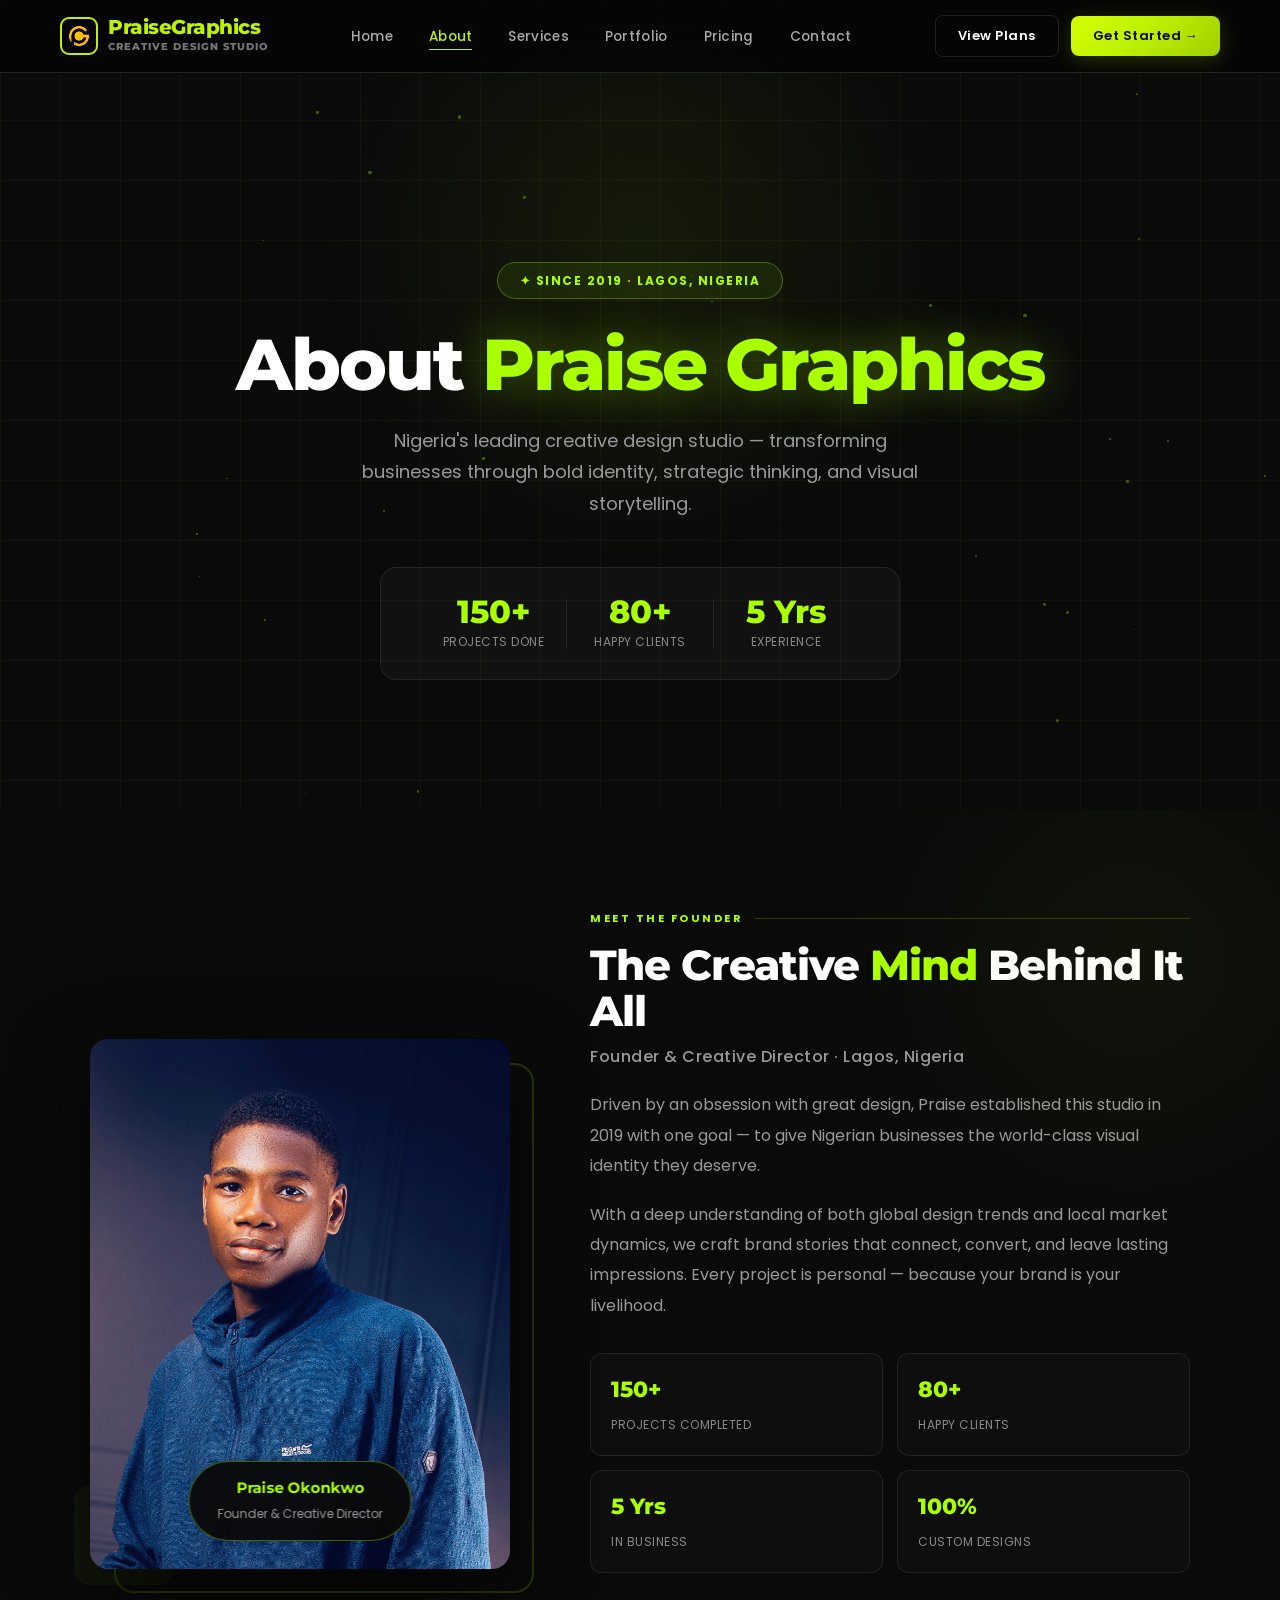
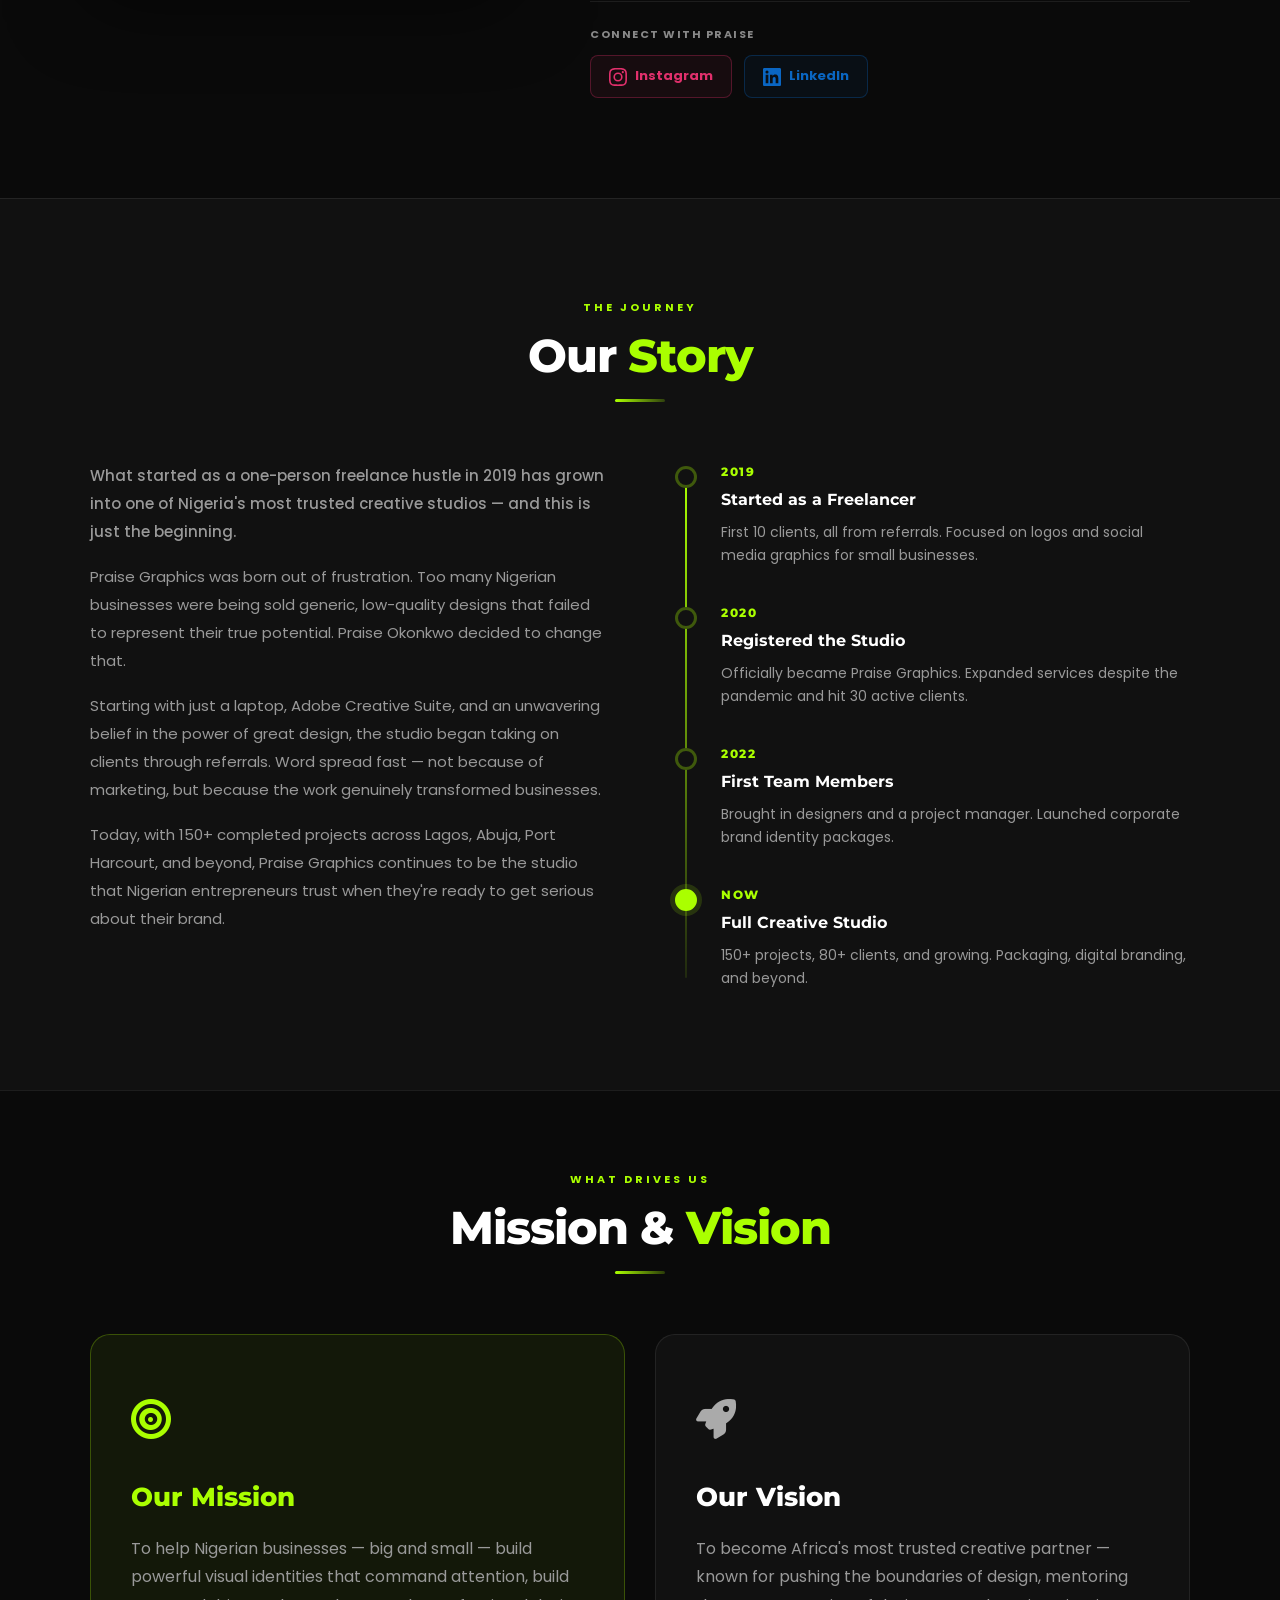
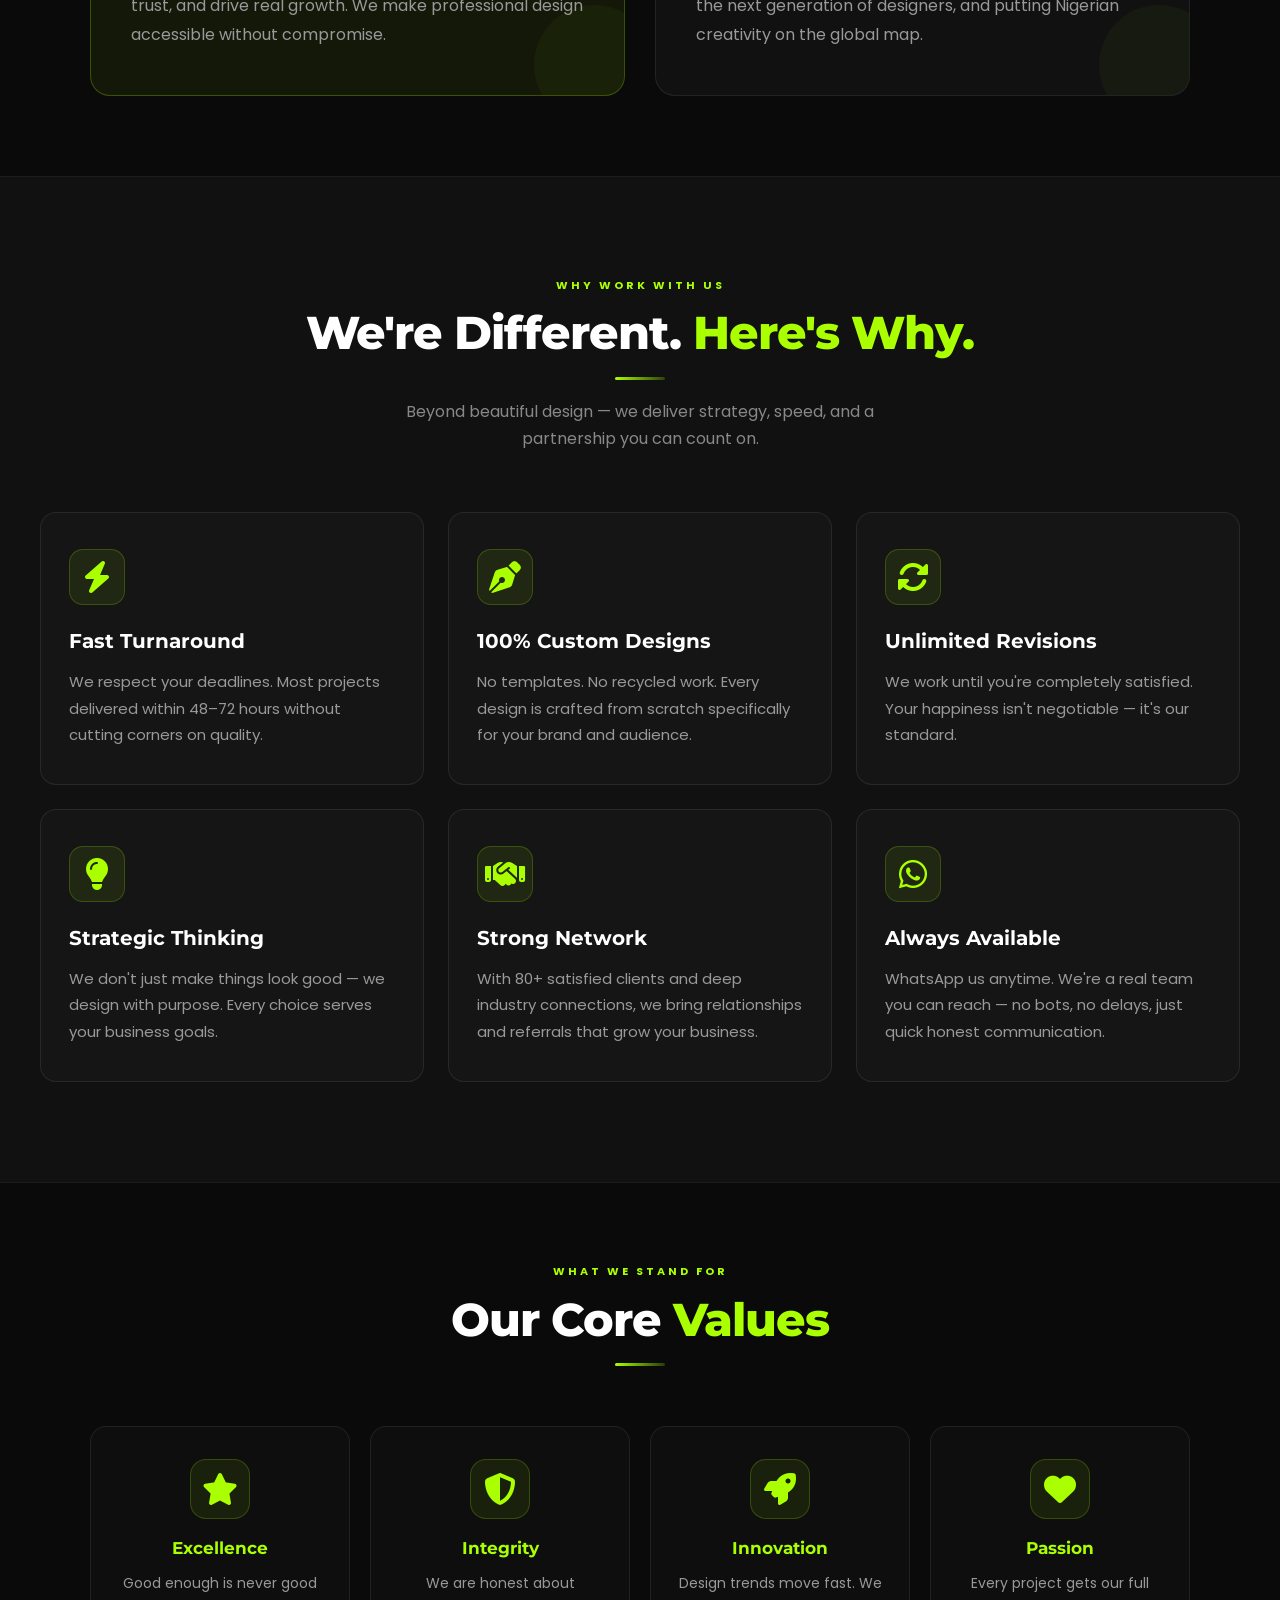
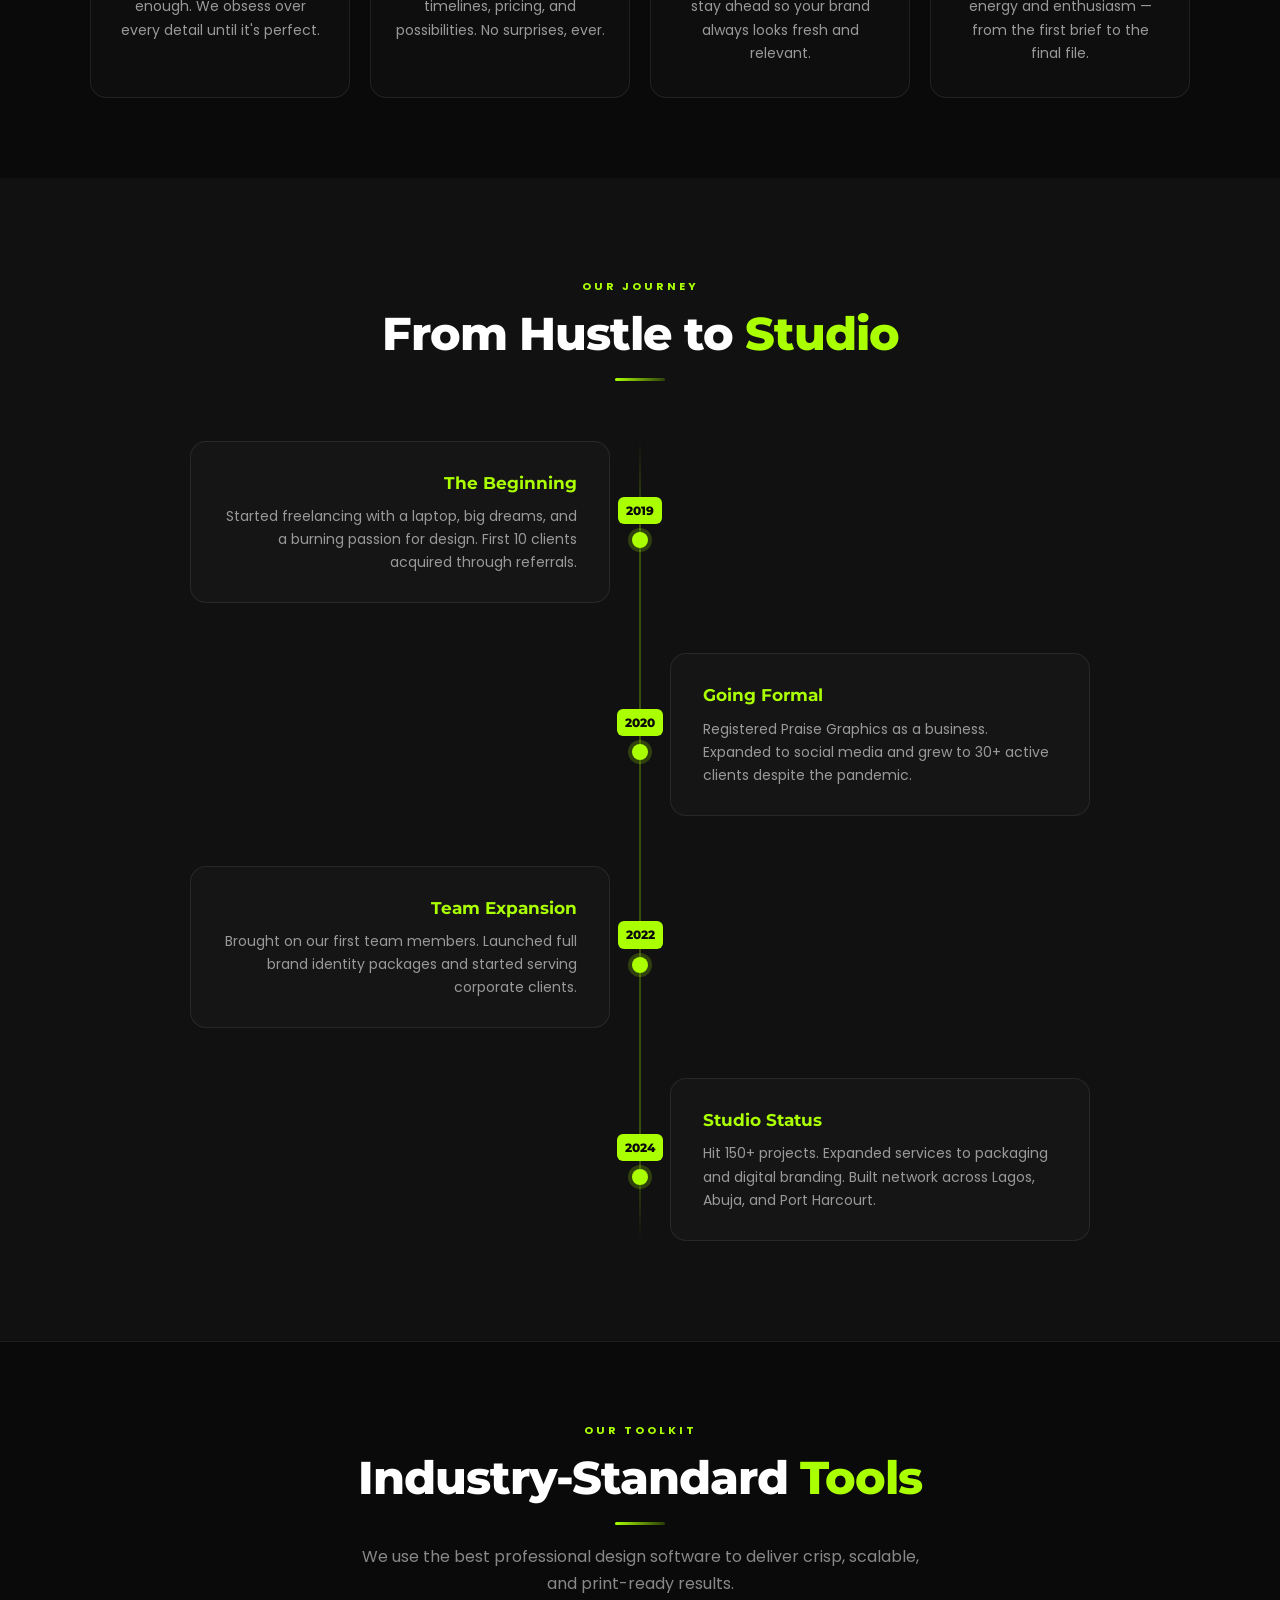
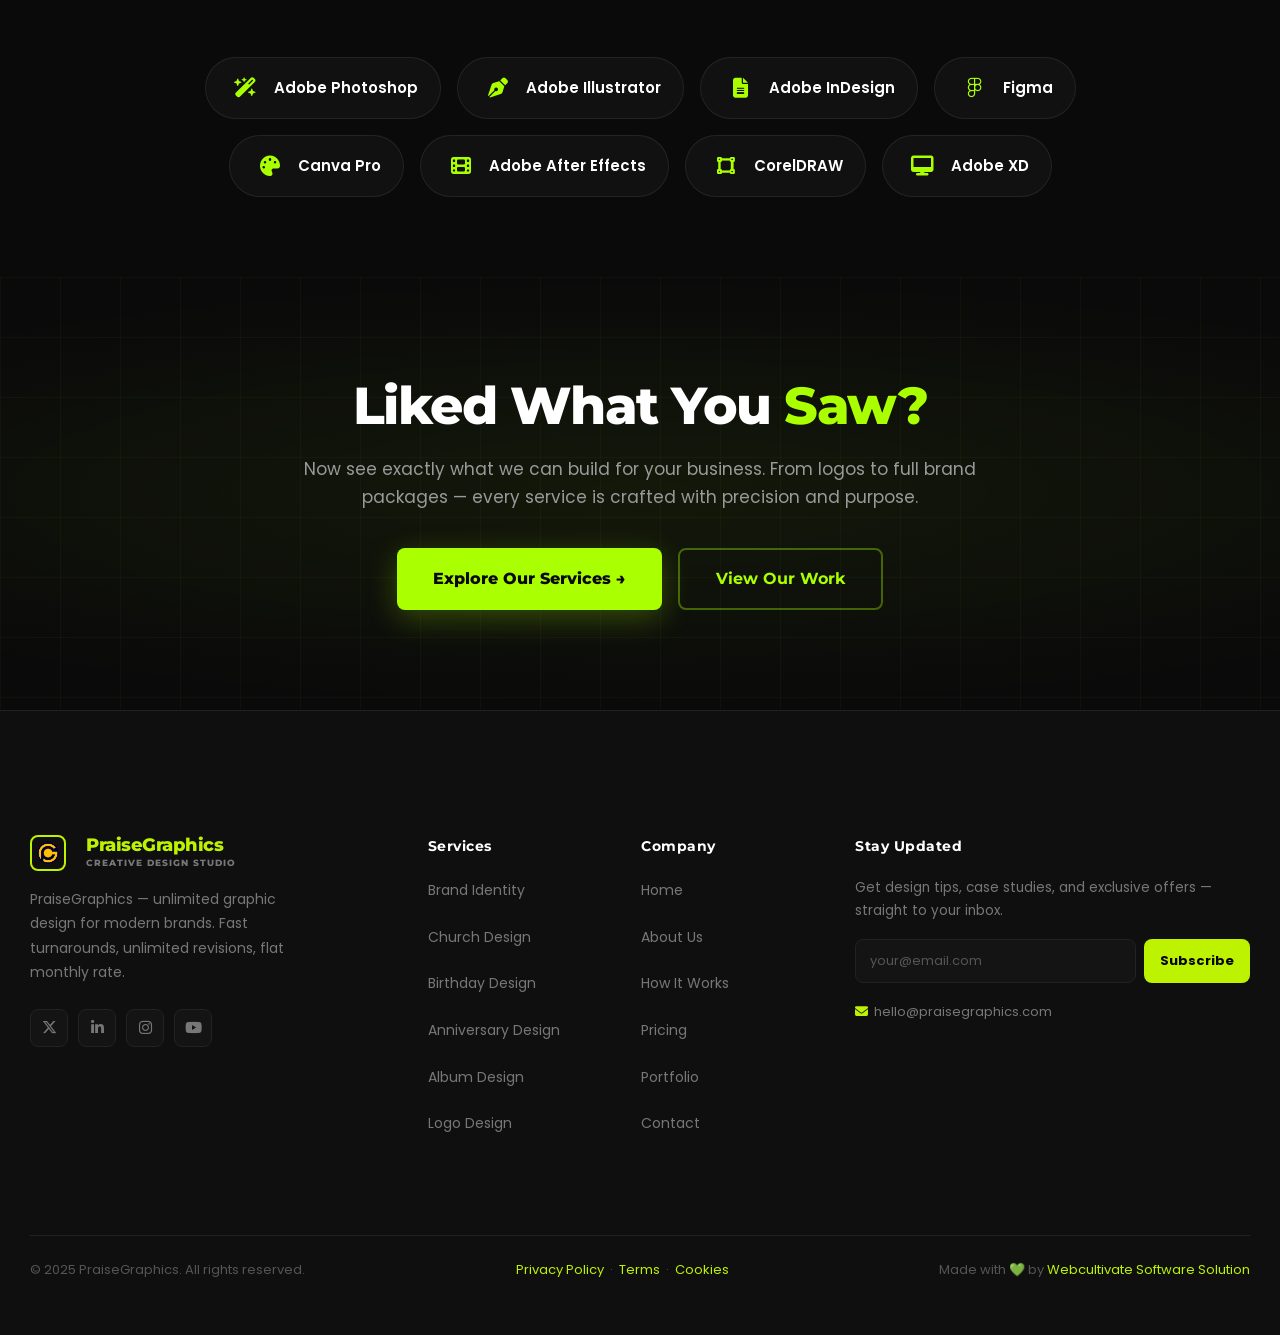
==== commit 00ff8092: "improve portfolio UI and category filtering" ====
--- a/about.html
+++ b/about.html
@@ -807,11 +807,8 @@
     <div class="footer-top">
       <div class="footer-brand">
         <a href="index.html" class="logo" style="margin-bottom:16px;display:flex;">
-          <img src="gallery/1714665825236.png" alt="PraiseGraphics" style="width:38px;height:38px;border-radius:9px;object-fit:cover;border:2px solid #BDF200;">
-          <div style="margin-left:10px;">
-            <div style="font-family:'Montserrat',sans-serif;font-size:20px;font-weight:800;color:#BDF200;line-height:1;">PraiseGraphics</div>
-            <div style="font-size:10px;color:#777;letter-spacing:1px;text-transform:uppercase;margin-top:2px;">Creative Design Studio</div>
-          </div>
+          <img src="gallery/1714665825236.png" alt="PraiseGraphics" style="width:36px;height:36px;border-radius:8px;object-fit:cover;border:2px solid #BDF200;">
+          <div style="margin-left:10px;"><div style="font-family:'Montserrat',sans-serif;font-size:18px;font-weight:800;color:#BDF200;line-height:1;">PraiseGraphics</div><div style="font-size:9px;color:#777;letter-spacing:1px;text-transform:uppercase;margin-top:2px;">Creative Design Studio</div></div>
         </a>
         <p class="footer-brand-desc">PraiseGraphics — unlimited graphic design for modern brands. Fast turnarounds, unlimited revisions, flat monthly rate.</p>
         <div class="social-row">
@@ -823,7 +820,7 @@
       </div>
 
       <div class="footer-col">
-        <h5>Portfolio</h5>
+        <h5>Services</h5>
         <ul>
           <li><a href="portfolio.html">Brand Identity</a></li>
           <li><a href="portfolio.html">Church Design</a></li>
@@ -850,23 +847,23 @@
         <h5>Stay Updated</h5>
         <p>Get design tips, case studies, and exclusive offers — straight to your inbox.</p>
         <div class="footer-newsletter">
-          <div class="newsletter-input">
-            <input type="email" placeholder="your@email.com">
-            <button>Subscribe</button>
+          <div class="newsletter-input" style="display:flex;gap:8px;">
+            <input type="email" placeholder="your@email.com" style="flex:1;background:#141414;border:1.5px solid #222;border-radius:8px;padding:11px 14px;font-size:13px;color:#fff;font-family:'Poppins',sans-serif;outline:none;">
+            <button style="background:#BDF200;color:#050505;border:none;border-radius:8px;padding:11px 16px;font-weight:700;font-size:13px;cursor:pointer;font-family:'Poppins',sans-serif;">Subscribe</button>
           </div>
         </div>
-        <p style="margin-top:20px;"><i class="fa-solid fa-envelope" style="color:#BDF200;"></i> hello@praisegraphics.com</p>
+        <p style="margin-top:18px;font-size:13px;color:#777;"><i class="fa-solid fa-envelope" style="color:#BDF200;margin-right:6px;"></i>hello@praisegraphics.com</p>
       </div>
     </div>
 
     <div class="footer-bottom">
       <span>© 2025 PraiseGraphics. All rights reserved.</span>
       <span>
-        <a href="#">Privacy Policy</a> &nbsp;·&nbsp;
-        <a href="#">Terms</a> &nbsp;·&nbsp;
-        <a href="#">Cookies</a>
+        <a href="#" style="color:#BDF200;">Privacy Policy</a> &nbsp;·&nbsp;
+        <a href="#" style="color:#BDF200;">Terms</a> &nbsp;·&nbsp;
+        <a href="#" style="color:#BDF200;">Cookies</a>
       </span>
-      <span>Made with 💚 for great design</span>
+      <span>Made with 💚 by <a href="#" style="color:#BDF200;">Webcultivate Software Solution</a></span>
     </div>
   </div>
 </footer>
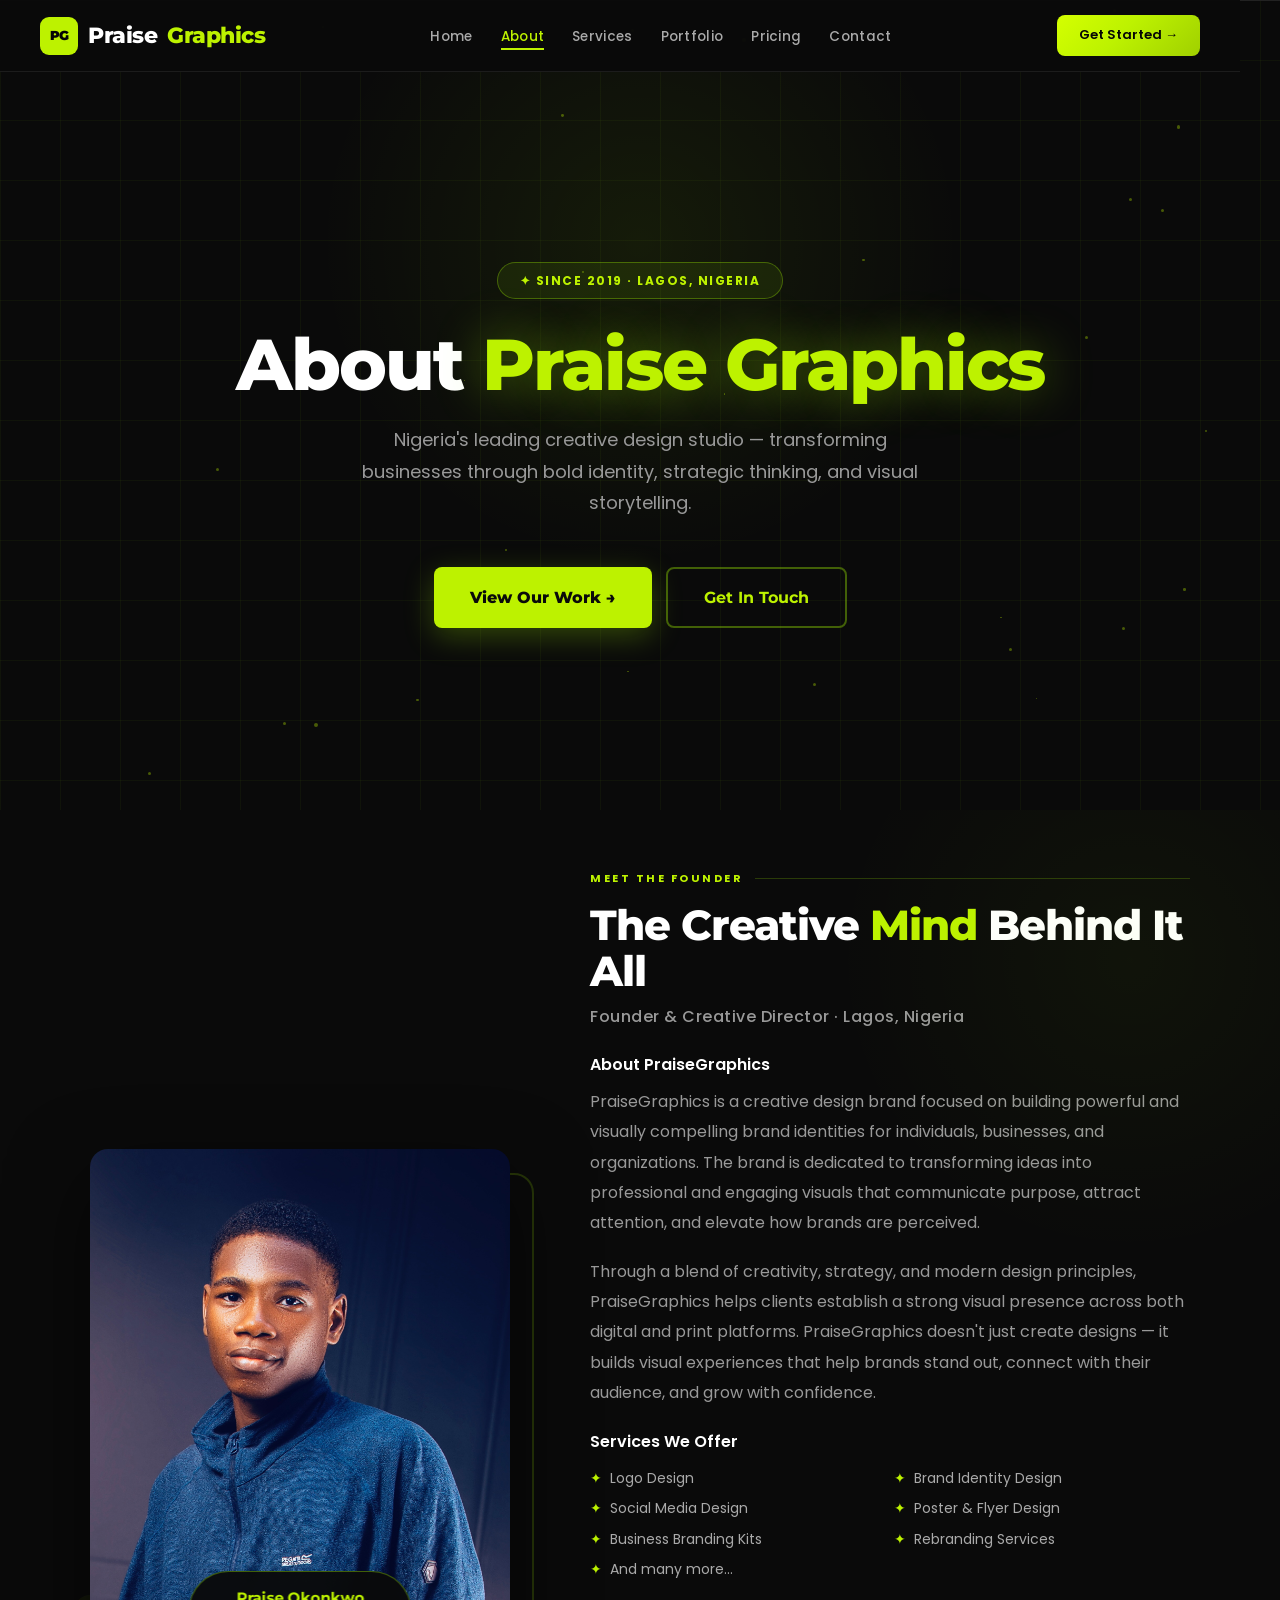
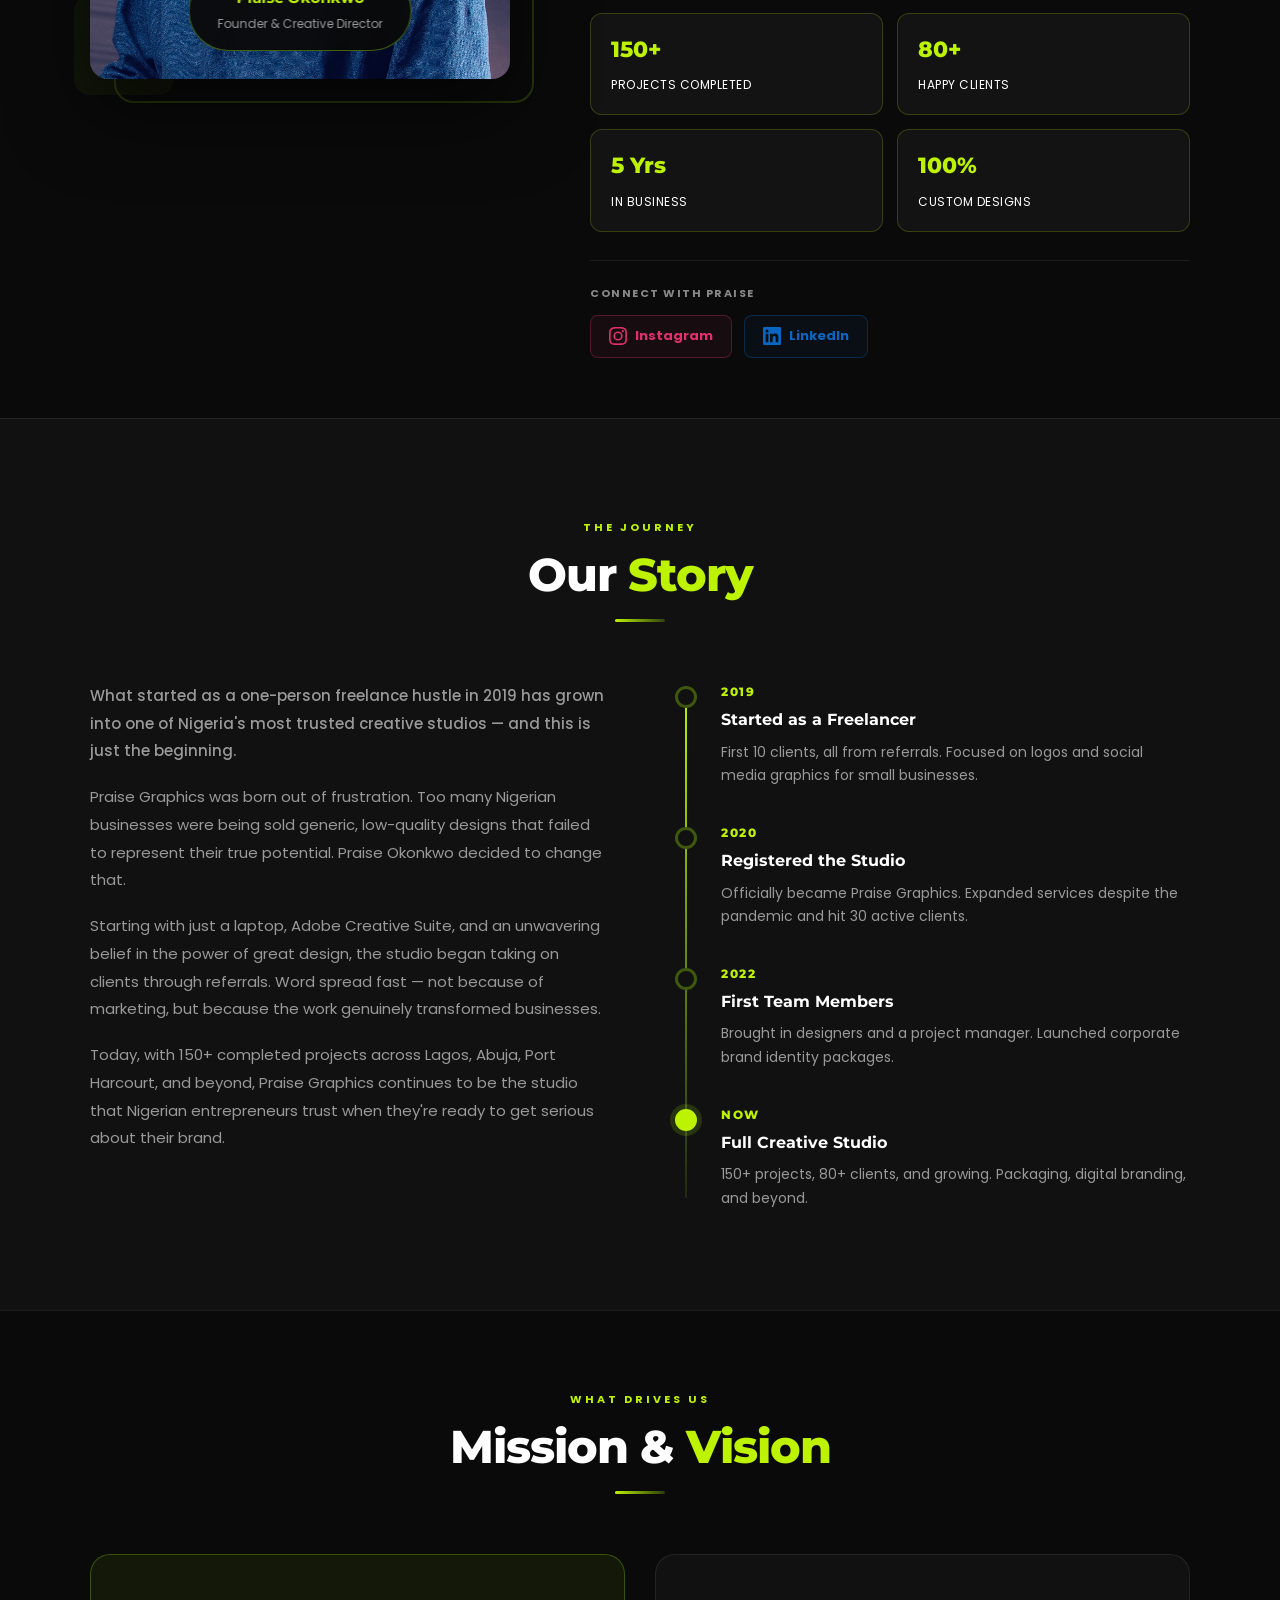
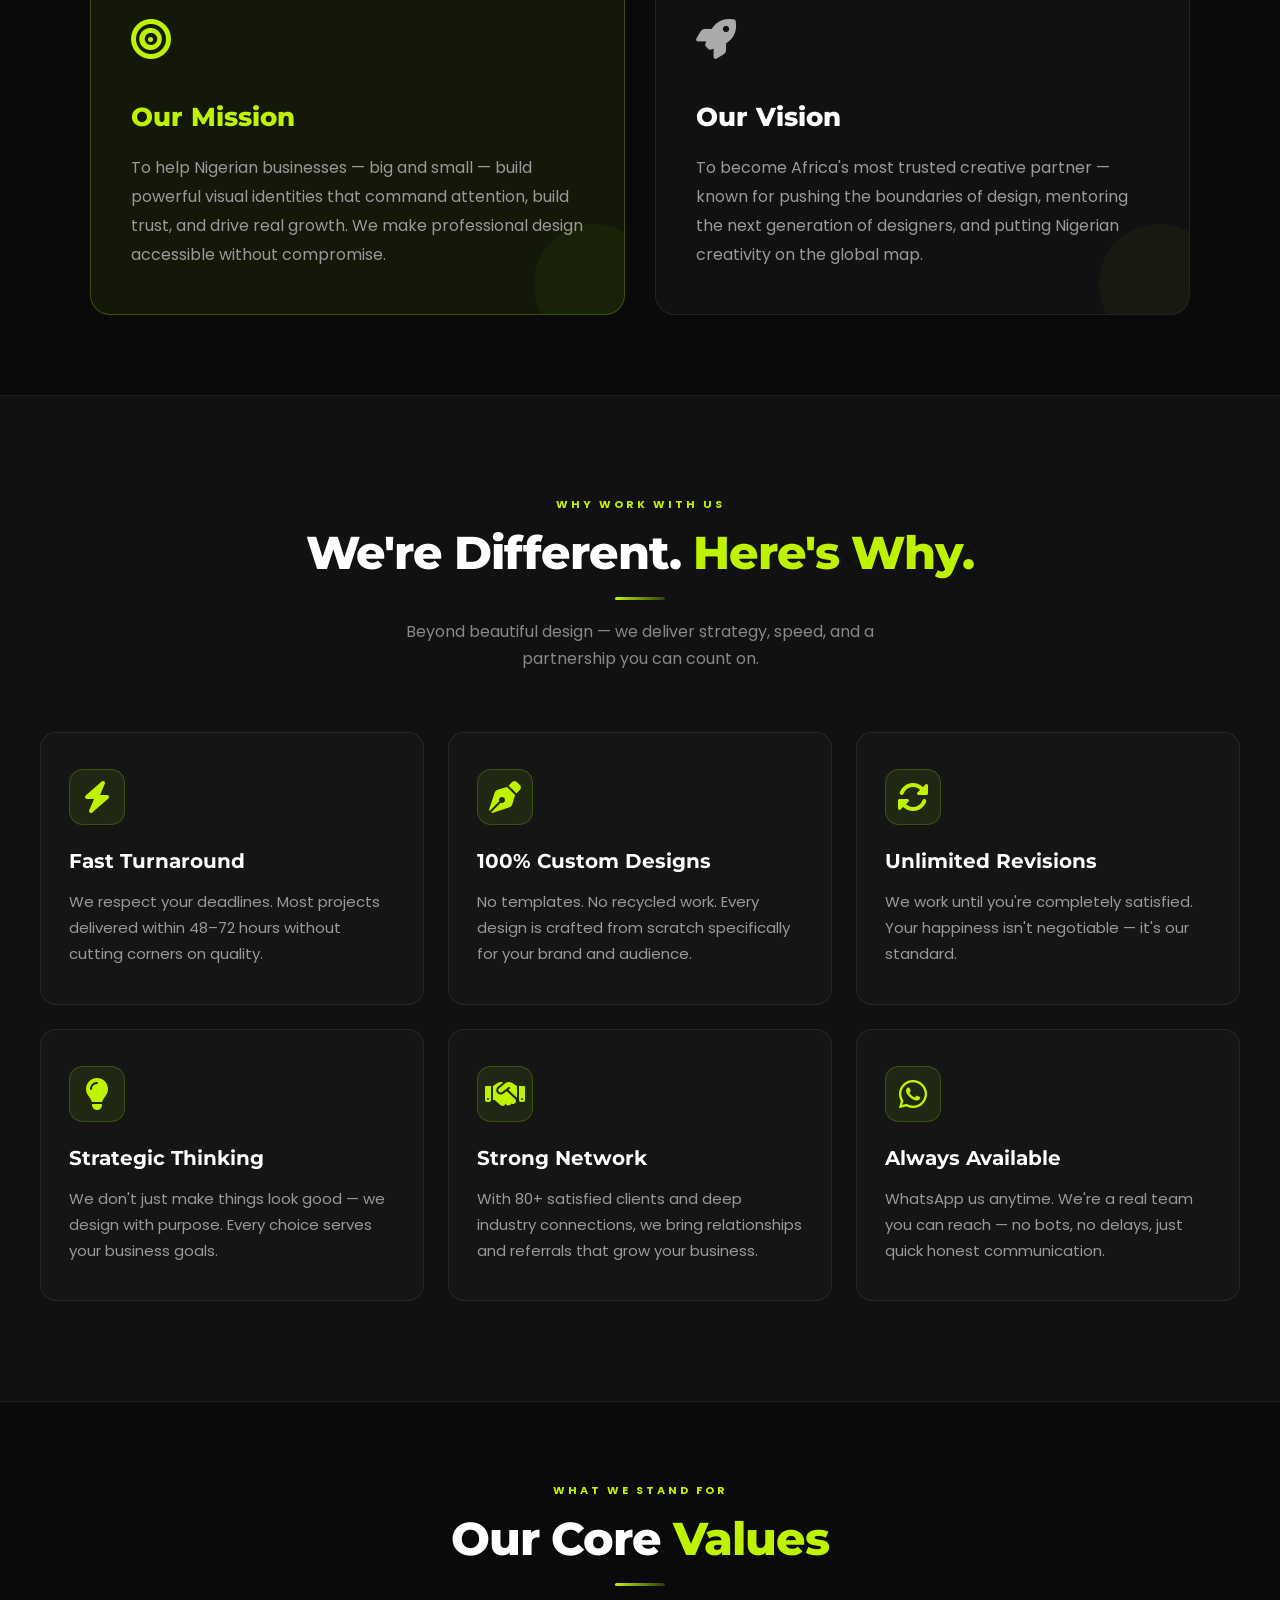
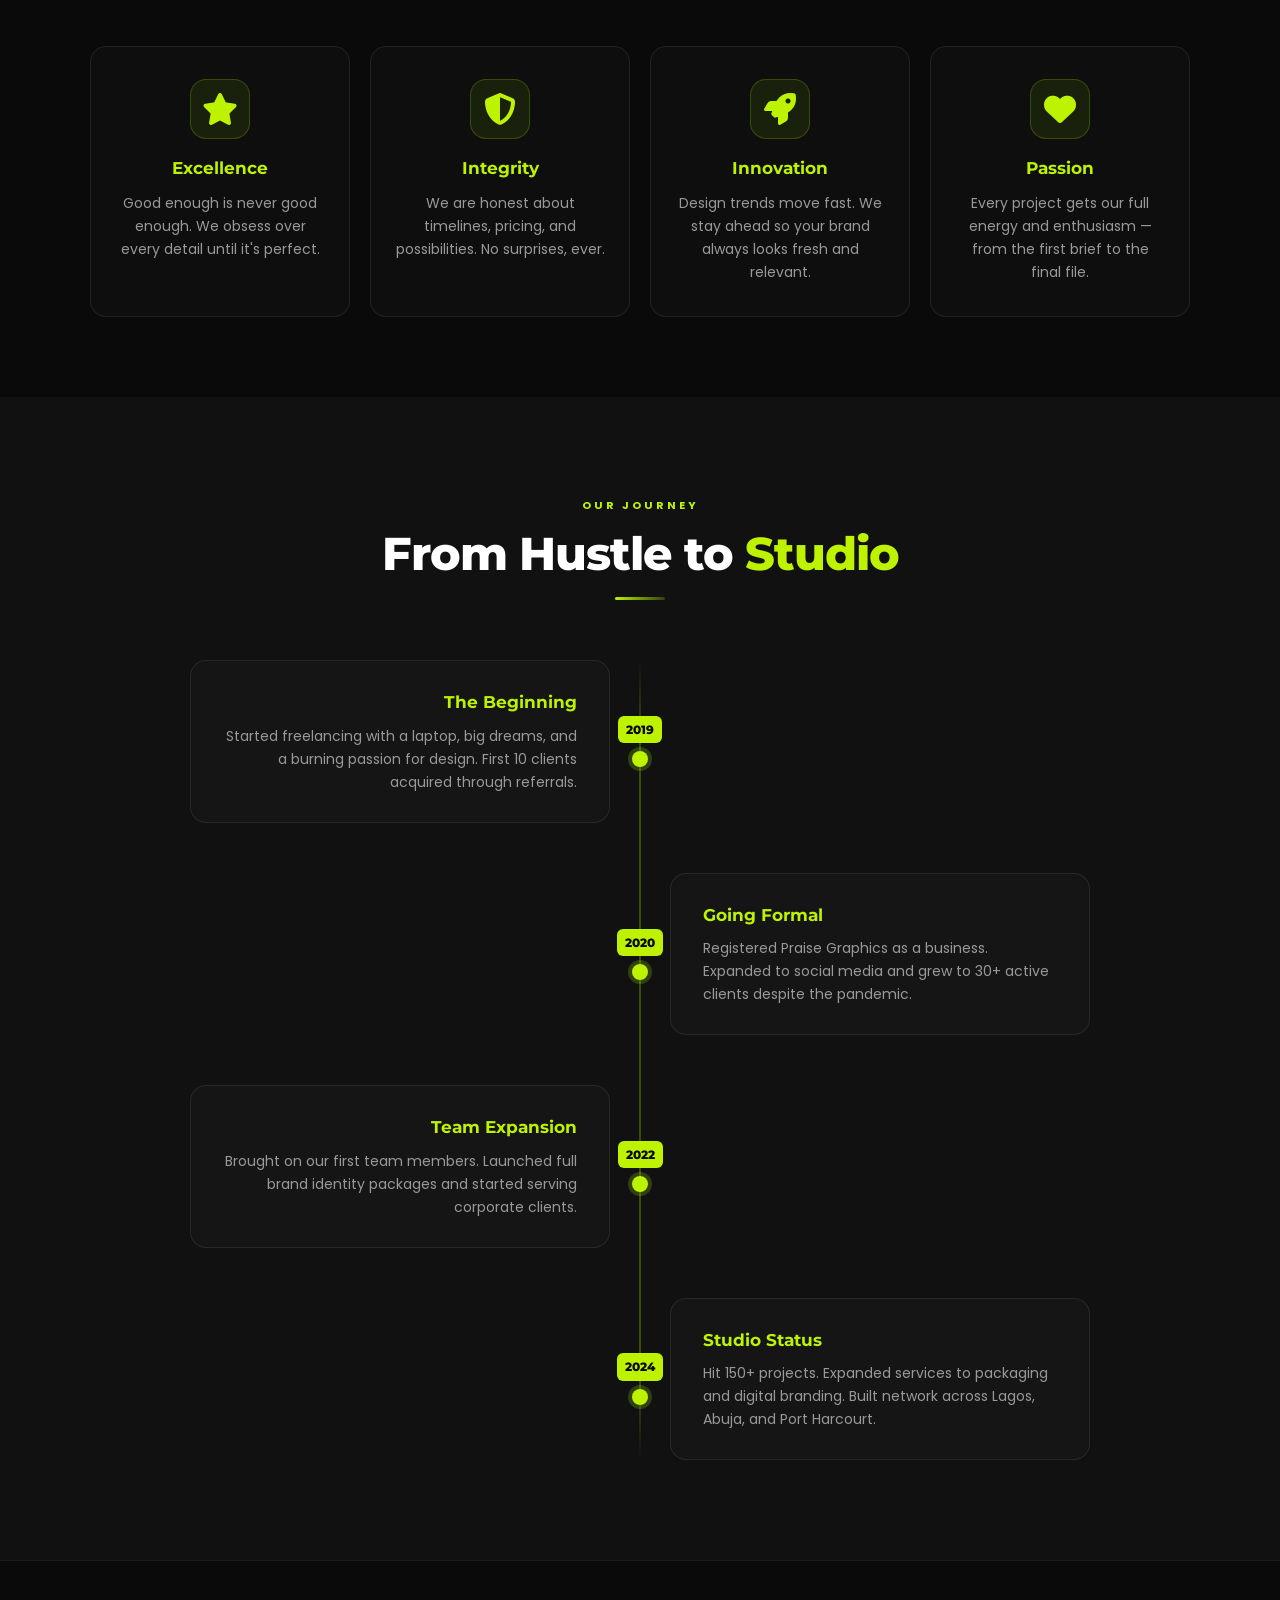
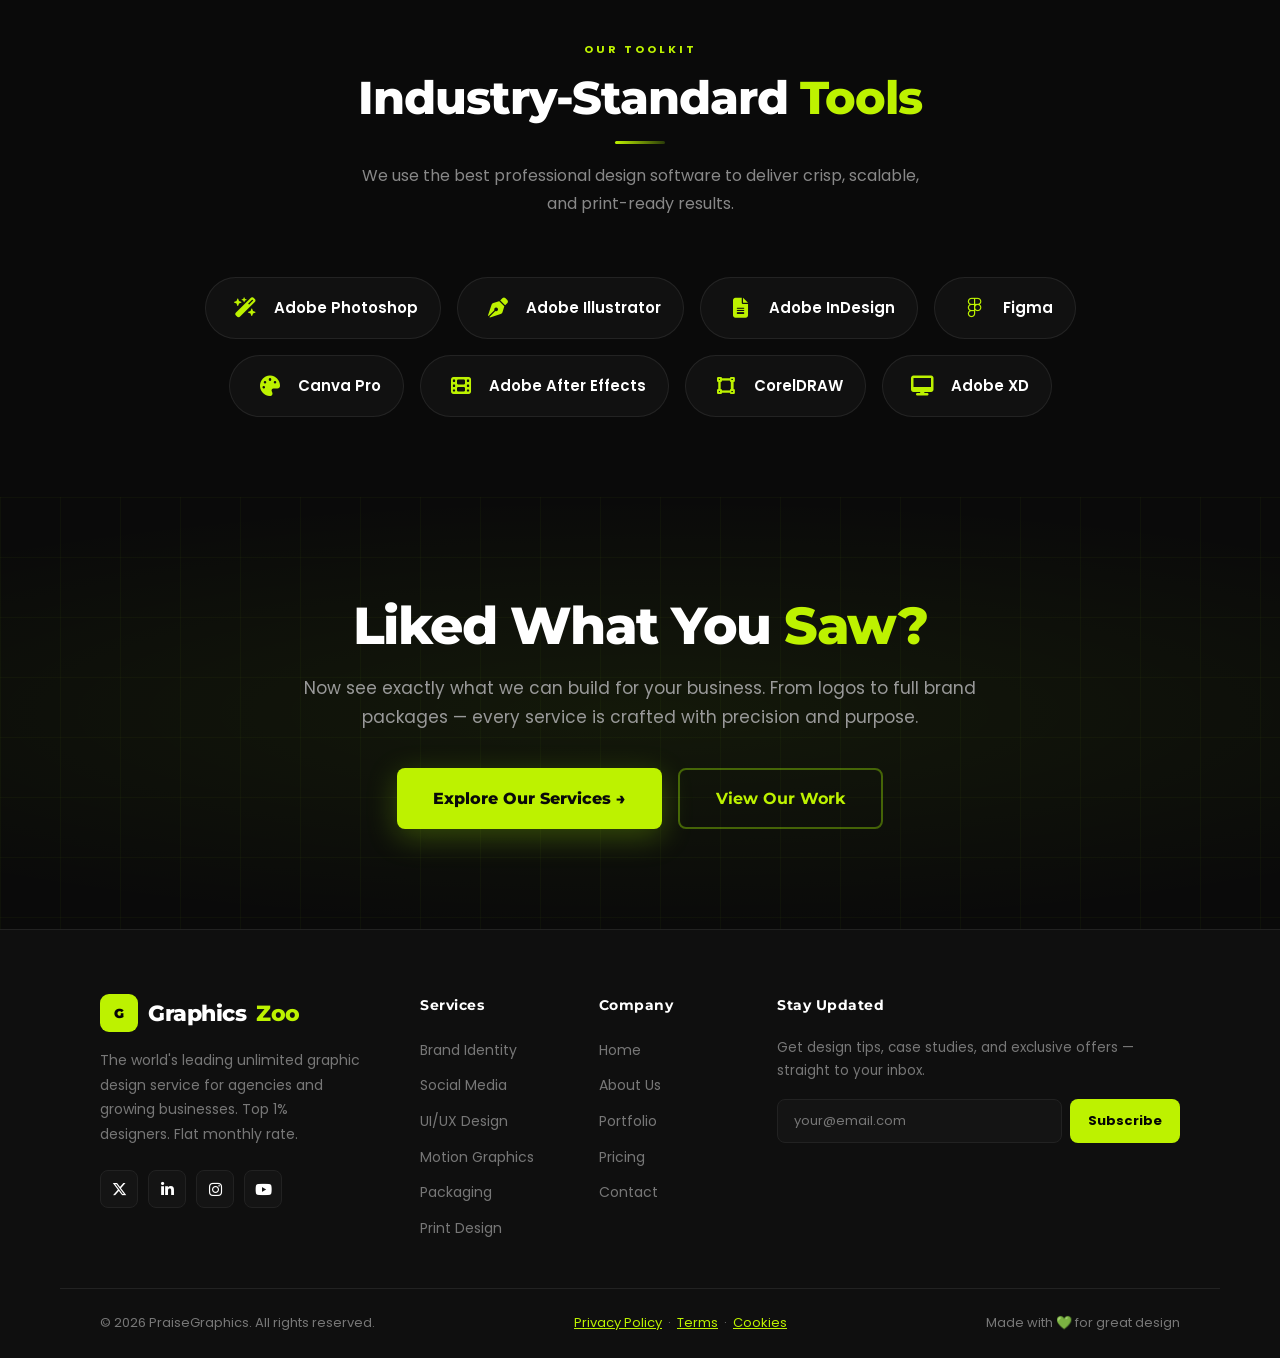
==== commit 6ae34545: "Improved website UI by fixing colors, sizes, buttons, and images on the home page, Updated the portf" ====
--- a/about.html
+++ b/about.html
@@ -8,16 +8,139 @@
 <link href="https://fonts.googleapis.com/css2?family=Montserrat:wght@400;500;600;700;800;900&family=Poppins:wght@300;400;500;600;700&display=swap" rel="stylesheet">
 <link rel="stylesheet" href="https://cdnjs.cloudflare.com/ajax/libs/font-awesome/6.5.0/css/all.min.css">
 <style>
+/* ── INDEX-STYLE NAVBAR ── */
+.container { max-width: 1240px; margin: 0 auto; padding: 0 40px; }
+header#site-header {
+  position: fixed;
+  top: 0; left: 0; right: 0;
+  z-index: 1000;
+  background: rgba(5,5,5,0.88);
+  backdrop-filter: blur(24px);
+  -webkit-backdrop-filter: blur(24px);
+  border-bottom: 1px solid #222222;
+  transition: border-color 0.3s, box-shadow 0.3s, background 0.3s;
+}
+header#site-header nav {
+  display: flex;
+  align-items: center;
+  justify-content: space-between;
+  height: 72px;
+}
+.logo {
+  display: flex;
+  align-items: center;
+  gap: 10px;
+  font-family: 'Montserrat', sans-serif;
+  font-size: 22px;
+  font-weight: 800;
+  letter-spacing: -0.5px;
+  text-decoration: none;
+  color: #fff;
+}
+.logo-mark {
+  width: 38px; height: 38px;
+  background: #BDF200;
+  border-radius: 9px;
+  display: grid;
+  place-items: center;
+  font-size: 13px;
+  font-weight: 900;
+  color: #050505;
+}
+.logo span { color: #BDF200; }
+.nav-menu {
+  display: flex;
+  align-items: center;
+  gap: 36px;
+  list-style: none;
+  margin: 0; padding: 0;
+}
+.nav-menu a {
+  font-size: 13.5px;
+  font-weight: 500;
+  color: #aaaaaa;
+  letter-spacing: 0.3px;
+  transition: color 0.25s;
+  position: relative;
+  text-decoration: none;
+}
+.nav-menu a::after {
+  content: '';
+  position: absolute;
+  bottom: -4px; left: 0;
+  width: 0; height: 1.5px;
+  background: #BDF200;
+  transition: width 0.3s;
+}
+.nav-menu a:hover, .nav-menu a.active-nav { color: #BDF200; }
+.nav-menu a:hover::after, .nav-menu a.active-nav::after { width: 100%; }
+.nav-actions { display: flex; align-items: center; gap: 12px; }
+.btn-lime {
+  background: linear-gradient(135deg, #d4ff00 0%, #BDF200 45%, #a0d000 100%);
+  color: #050505;
+  font-family: 'Poppins', sans-serif;
+  font-weight: 600;
+  border-radius: 8px;
+  text-decoration: none;
+  display: inline-flex;
+  align-items: center;
+  transition: all 0.3s;
+  border: none;
+}
+.btn-lime:hover { transform: translateY(-2px); box-shadow: 0 8px 24px rgba(189,242,0,0.35); }
+.hamburger {
+  display: none;
+  flex-direction: column;
+  gap: 5px;
+  cursor: pointer;
+  padding: 6px;
+  background: none;
+  border: none;
+}
+.hamburger span {
+  width: 24px; height: 1.5px;
+  background: #fff;
+  border-radius: 2px;
+  display: block;
+}
+.mobile-nav {
+  display: none;
+  position: fixed;
+  inset: 0;
+  background: rgba(5,5,5,0.98);
+  z-index: 999;
+  flex-direction: column;
+  align-items: center;
+  justify-content: center;
+  gap: 32px;
+  padding-top: 72px;
+}
+.mobile-nav.open { display: flex; }
+.mobile-nav a {
+  font-family: 'Montserrat', sans-serif;
+  font-size: 28px;
+  font-weight: 700;
+  color: #fff;
+  text-decoration: none;
+  transition: color 0.3s;
+}
+.mobile-nav a:hover { color: #BDF200; }
+@media (max-width: 768px) {
+  .nav-menu, .nav-actions { display: none; }
+  .hamburger { display: flex; }
+}
+
+/* ── ORIGINAL STYLES ── */
 :root{
   --bg:#0a0a0a;
   --bg2:#111111;
   --bg3:#161616;
-  --accent:#AAFF00;
-  --accent2:#CCFF44;
+  --accent:#BDF200;
+  --accent2:#a0d000;
   --white:#ffffff;
   --grey:#888888;
   --grey2:#555555;
-  --border:rgba(170,255,0,0.15);
+  --border:rgba(189,242,0,0.15);
   --border2:rgba(255,255,255,0.08);
 }
 *{margin:0;padding:0;box-sizing:border-box}
@@ -38,175 +161,38 @@
 .reveal-delay-5{transition-delay:0.5s}
 .reveal-delay-6{transition-delay:0.6s}
 
-/* ============================================================
-   HOME-STYLE NAVBAR
-============================================================ */
-header {
-  position: fixed;
-  top: 0; left: 0; right: 0;
-  z-index: 1000;
-  background: rgba(5,5,5,0.88);
-  backdrop-filter: blur(24px);
-  -webkit-backdrop-filter: blur(24px);
-  border-bottom: 1px solid #222222;
-  transition: border-color 0.3s, box-shadow 0.3s, background 0.3s;
-}
-header.scrolled {
-  background: rgba(5,5,5,0.97);
-  box-shadow: 0 4px 40px rgba(0,0,0,0.5);
-  border-bottom-color: rgba(189,242,0,0.2);
-}
-nav {
-  display: flex;
-  align-items: center;
-  justify-content: space-between;
-  height: 72px;
-  max-width: 1240px;
-  margin: 0 auto;
-  padding: 0 40px;
-}
-.logo {
-  display: flex;
-  align-items: center;
-  gap: 10px;
-  font-family: 'Montserrat', sans-serif;
-  font-size: 22px;
-  font-weight: 800;
-  letter-spacing: -0.5px;
-  text-decoration: none;
-  color: #fff;
-}
-.logo-mark {
-  width: 38px; height: 38px;
-  background: #BDF200;
-  border-radius: 9px;
-  display: grid;
-  place-items: center;
-  font-size: 13px;
-  font-weight: 900;
-  color: #050505;
-  letter-spacing: -0.5px;
-}
-.logo span { color: #BDF200; }
-.nav-menu {
-  display: flex;
-  align-items: center;
-  gap: 36px;
-  list-style: none;
-  margin: 0; padding: 0;
-}
-.nav-menu a {
-  font-size: 13.5px;
-  font-weight: 500;
-  color: #aaaaaa;
-  letter-spacing: 0.3px;
-  transition: color 0.25s;
-  position: relative;
-  text-decoration: none;
-}
-.nav-menu a::after {
-  content: '';
-  position: absolute;
-  bottom: -4px; left: 0;
-  width: 0; height: 1.5px;
-  background: #BDF200;
-  transition: width 0.3s;
-}
-.nav-menu a:hover { color: #fff; }
-.nav-menu a:hover::after { width: 100%; }
-.nav-menu a.active-nav { color: #BDF200 !important; }
-.nav-menu a.active-nav::after { width: 100% !important; }
-.nav-actions { display: flex; align-items: center; gap: 12px; }
-.btn {
-  display: inline-flex;
-  align-items: center;
-  gap: 8px;
-  font-family: 'Poppins', sans-serif;
-  font-size: 14px;
-  font-weight: 600;
-  letter-spacing: 0.5px;
-  padding: 14px 30px;
-  border-radius: 8px;
-  cursor: pointer;
-  transition: all 0.3s cubic-bezier(0.34, 1.56, 0.64, 1);
-  border: none;
-  outline: none;
-  text-decoration: none;
-}
-.btn-lime {
-  background: linear-gradient(135deg, #d4ff00 0%, #BDF200 45%, #a0d000 100%);
-  color: #050505;
-  box-shadow: 0 4px 20px rgba(189,242,0,0.2);
-}
-.btn-lime:hover {
-  transform: translateY(-3px);
-  box-shadow: 0 14px 40px rgba(189,242,0,0.45);
-}
-.btn-outline {
-  background: transparent;
-  color: #fff;
-  border: 1.5px solid #222222;
-}
-.btn-outline:hover {
-  border-color: #BDF200;
-  color: #BDF200;
-  transform: translateY(-3px);
-}
-.hamburger {
-  display: none;
-  flex-direction: column;
-  gap: 5px;
-  cursor: pointer;
-  padding: 6px;
-  background: none;
-  border: none;
-}
-.hamburger span {
-  width: 24px; height: 1.5px;
-  background: #fff;
-  border-radius: 2px;
-  transition: all 0.3s;
-  display: block;
-}
-.mobile-nav {
-  display: none;
-  position: fixed;
-  inset: 0;
-  background: rgba(5,5,5,0.98);
-  z-index: 999;
-  flex-direction: column;
-  align-items: center;
-  justify-content: center;
-  gap: 32px;
-  padding-top: 72px;
-}
-.mobile-nav.open { display: flex; }
-.mobile-nav a {
-  font-family: 'Montserrat', sans-serif;
-  font-size: 28px;
-  font-weight: 700;
-  color: #fff;
-  transition: color 0.3s;
-  text-decoration: none;
-}
-.mobile-nav a:hover { color: #BDF200; }
-@media (max-width: 768px) {
-  .nav-menu, .nav-actions { display: none; }
-  .hamburger { display: flex; }
-  nav { padding: 0 20px; }
-}
-
 /* ── NAV ── */
-nav#mainNav{display:none}
+nav{position:fixed;top:0;width:100%;background:rgba(10,10,10,0.97);backdrop-filter:blur(14px);border-bottom:1px solid var(--border2);z-index:1000;transition:box-shadow 0.3s}
+nav.scrolled{box-shadow:0 4px 30px rgba(0,0,0,0.6);border-bottom-color:var(--border)}
+.nav-container{max-width:1240px;margin:0 auto;padding:0 30px;display:flex;justify-content:space-between;align-items:center;height:72px}
+.logo-wrapper{display:flex;align-items:center;gap:12px;text-decoration:none;flex-shrink:0}
+.logo-img{width:44px;height:44px;border-radius:8px;object-fit:cover;border:2px solid var(--accent)}
+.logo-text{display:flex;flex-direction:column}
+.logo-name{font-family:'Montserrat',sans-serif;font-size:20px;font-weight:800;color:var(--accent);line-height:1}
+.logo-tagline{font-size:10px;color:var(--grey);letter-spacing:1px;margin-top:3px;text-transform:uppercase}
+.nav-menu{display:flex;gap:28px;list-style:none;align-items:center;margin:0;padding:0}
+.nav-menu a{text-decoration:none;color:#aaa;font-weight:500;font-size:13.5px;letter-spacing:0.3px;transition:color 0.3s;position:relative;white-space:nowrap}
+.nav-menu a::after{content:'';position:absolute;bottom:-4px;left:0;width:0;height:2px;background:var(--accent);transition:width 0.3s}
+.nav-menu a:hover,.nav-menu a.active{color:var(--accent)}
+.nav-menu a:hover::after,.nav-menu a.active::after{width:100%}
+.cta-nav{background:var(--accent)!important;color:#0a0a0a!important;padding:9px 20px;border-radius:6px;font-weight:700!important}
+.cta-nav::after{display:none!important}
+.cta-nav:hover{opacity:0.88;transform:translateY(-1px)}
+.menu-toggle{display:none;background:none;border:none;font-size:22px;cursor:pointer;color:var(--accent);padding:6px}
+.mobile-menu{position:fixed;top:0;left:0;width:100%;height:100vh;background:rgba(10,10,10,0.99);z-index:999;display:none;flex-direction:column;align-items:center;justify-content:center;gap:28px}
+.mobile-menu.active{display:flex}
+.mobile-menu a{font-family:'Montserrat',sans-serif;font-size:24px;font-weight:700;color:#fff;text-decoration:none;transition:color 0.3s}
+.mobile-menu a:hover{color:var(--accent)}
+.close-menu{position:absolute;top:24px;right:30px;font-size:32px;background:none;border:none;cursor:pointer;color:#fff}
 
 /* ── HERO ── */
-.hero{position:relative;min-height:90vh;display:flex;align-items:center;justify-content:center;overflow:hidden;background:var(--bg);padding-top:72px}
+.hero{position:relative;min-height:90vh;display:flex;align-items:center;justify-content:center;overflow:hidden;background:var(--bg)}
 .hero-grid-bg{position:absolute;inset:0;background-image:linear-gradient(rgba(170,255,0,0.04) 1px,transparent 1px),linear-gradient(90deg,rgba(170,255,0,0.04) 1px,transparent 1px);background-size:60px 60px;z-index:0}
 .hero-glow{position:absolute;top:30%;left:50%;transform:translate(-50%,-50%);width:700px;height:700px;background:radial-gradient(circle,rgba(170,255,0,0.07) 0%,transparent 65%);pointer-events:none;z-index:0}
 .hero-particles{position:absolute;inset:0;overflow:hidden;z-index:1}
 .particle{position:absolute;width:2px;height:2px;background:var(--accent);border-radius:50%;opacity:0.35;animation:drift linear infinite}
 @keyframes drift{0%{transform:translateY(100vh);opacity:0}10%{opacity:0.35}90%{opacity:0.35}100%{transform:translateY(-10vh);opacity:0}}
-.hero-inner{position:relative;z-index:2;max-width:900px;margin:0 auto;padding:160px 30px 100px;text-align:center}
+.hero-inner{position:relative;z-index:2;max-width:900px;margin:0 auto;padding:140px 30px 60px;text-align:center}
 .hero-badge{display:inline-flex;align-items:center;gap:8px;background:rgba(170,255,0,0.08);border:1px solid rgba(170,255,0,0.3);color:var(--accent);padding:8px 22px;border-radius:30px;font-size:12px;font-weight:700;margin-bottom:28px;letter-spacing:1.5px;text-transform:uppercase;animation:fadeInDown 0.7s ease}
 @keyframes fadeInDown{from{opacity:0;transform:translateY(-20px)}to{opacity:1;transform:translateY(0)}}
 .hero h1{font-family:'Montserrat',sans-serif;font-size:clamp(42px,6vw,72px);font-weight:800;color:#fff;line-height:1.05;margin-bottom:22px;letter-spacing:-2px;animation:fadeInUp 0.8s ease 0.1s backwards}
@@ -228,7 +214,7 @@
 .section-desc{color:var(--grey);font-size:16px;max-width:560px;margin:18px auto 0;line-height:1.7}
 
 /* ── FOUNDER ── */
-.founder{padding:100px 30px;position:relative;overflow:hidden;background:var(--bg)}
+.founder{padding:60px 30px;position:relative;overflow:hidden;background:var(--bg)}
 .founder::before{content:'';position:absolute;top:-150px;right:-150px;width:600px;height:600px;background:radial-gradient(circle,rgba(170,255,0,0.04),transparent 70%);border-radius:50%;pointer-events:none}
 .founder-content{max-width:1100px;margin:0 auto;display:grid;grid-template-columns:420px 1fr;gap:80px;align-items:center}
 .founder-img-wrap{position:relative}
@@ -247,10 +233,10 @@
 .founder-role{color:var(--grey);font-size:14px;margin-bottom:28px;font-weight:500;letter-spacing:0.5px}
 .founder-text p{color:#999;font-size:16px;line-height:1.9;margin-bottom:18px}
 .founder-highlights{display:grid;grid-template-columns:1fr 1fr;gap:14px;margin-top:32px}
-.highlight-item{background:rgba(255,255,255,0.02);border:1px solid var(--border2);border-radius:12px;padding:18px 20px;transition:all 0.35s}
-.highlight-item:hover{border-color:var(--accent);background:rgba(170,255,0,0.05);transform:translateY(-3px)}
-.highlight-item strong{display:block;font-family:'Montserrat',sans-serif;color:var(--accent);font-size:22px;font-weight:800;margin-bottom:4px}
-.highlight-item span{color:var(--grey);font-size:12px;text-transform:uppercase;letter-spacing:0.5px}
+.highlight-item{background:rgba(255,255,255,0.04);border:1px solid rgba(189,242,0,0.2);border-radius:12px;padding:18px 20px;transition:all 0.35s}
+.highlight-item:hover{border-color:var(--accent);background:rgba(170,255,0,0.08);transform:translateY(-3px)}
+.highlight-item strong{display:block;font-family:'Montserrat',sans-serif;color:#BDF200;font-size:22px;font-weight:800;margin-bottom:4px}
+.highlight-item span{color:#ffffff;font-size:12px;text-transform:uppercase;letter-spacing:0.5px}
 
 /* ── FOUNDER SOCIAL ── */
 .founder-social{margin-top:28px;padding-top:24px;border-top:1px solid var(--border2)}
@@ -372,127 +358,33 @@
 .btn-secondary{display:inline-flex;align-items:center;gap:10px;background:transparent;color:var(--accent);padding:16px 36px;border-radius:8px;border:2px solid rgba(170,255,0,0.35);font-family:'Montserrat',sans-serif;font-size:16px;font-weight:700;text-decoration:none;transition:all 0.35s}
 .btn-secondary:hover{background:rgba(170,255,0,0.07);border-color:var(--accent);transform:translateY(-3px)}
 
-/* ── FOOTER HOME STYLE ── */
-footer#contact {
-  background: #0f0f0f;
-  border-top: 1px solid #222222;
-}
-footer#contact .footer-top {
-  display: grid;
-  grid-template-columns: 2.2fr 1fr 1fr 1.3fr;
-  gap: 60px;
-  padding: 64px 0 48px;
-}
-footer#contact .footer-brand-desc {
-  font-size: 14px;
-  color: #777;
-  line-height: 1.75;
-  max-width: 280px;
-  margin-bottom: 24px;
-}
-footer#contact .social-row { display: flex; gap: 10px; }
-footer#contact .soc-btn {
-  width: 38px; height: 38px;
-  background: #141414;
-  border: 1px solid #222;
-  border-radius: 8px;
-  display: grid;
-  place-items: center;
-  font-size: 15px;
-  color: #777;
-  text-decoration: none;
-  transition: all 0.3s;
-}
-footer#contact .soc-btn:hover {
-  background: #BDF200;
-  border-color: #BDF200;
-  color: #050505;
-  transform: translateY(-2px);
-}
-footer#contact .footer-col h5 {
-  font-family: 'Montserrat', sans-serif;
-  font-size: 14px;
-  font-weight: 700;
-  color: #fff;
-  letter-spacing: 0.5px;
-  margin-bottom: 20px;
-}
-footer#contact .footer-col ul { display: flex; flex-direction: column; gap: 10px; list-style: none; padding: 0; }
-footer#contact .footer-col a {
-  font-size: 14px;
-  color: #777;
-  transition: color 0.25s;
-  text-decoration: none;
-}
-footer#contact .footer-col a:hover { color: #BDF200; }
-footer#contact .footer-contact p { font-size: 13.5px; color: #777; line-height: 1.7; margin-bottom: 16px; }
-footer#contact .newsletter-input {
-  display: flex;
-  gap: 8px;
-}
-footer#contact .newsletter-input input {
-  flex: 1;
-  background: #141414;
-  border: 1.5px solid #222;
-  border-radius: 8px;
-  padding: 11px 16px;
-  font-size: 13px;
-  color: #fff;
-  font-family: 'Poppins', sans-serif;
-  outline: none;
-}
-footer#contact .newsletter-input input:focus { border-color: #BDF200; }
-footer#contact .newsletter-input input::placeholder { color: #555; }
-footer#contact .newsletter-input button {
-  background: #BDF200;
-  color: #050505;
-  border: none;
-  border-radius: 8px;
-  padding: 11px 18px;
-  font-weight: 700;
-  font-size: 13px;
-  cursor: pointer;
-  font-family: 'Poppins', sans-serif;
-  transition: background 0.3s;
-  white-space: nowrap;
-}
-footer#contact .newsletter-input button:hover { background: #ceff00; }
-footer#contact .footer-bottom {
-  display: flex;
-  align-items: center;
-  justify-content: space-between;
-  padding: 24px 0;
-  border-top: 1px solid #222;
-  font-size: 13px;
-  color: #555;
-  flex-wrap: wrap;
-  gap: 12px;
-}
-footer#contact .footer-bottom a { color: #BDF200; text-decoration: none; }
-footer#contact .footer-bottom a:hover { text-decoration: underline; }
-@media (max-width: 1100px) { footer#contact .footer-top { grid-template-columns: 1fr 1fr; gap: 40px; } }
-@media (max-width: 768px) {
-  footer#contact .footer-top { grid-template-columns: 1fr; gap: 32px; padding: 40px 0 32px; }
-  footer#contact .footer-bottom { flex-direction: column; text-align: center; }
-}
-
-/* ── FOOTER ── */
-footer{background:#050505;color:#fff;padding:60px 30px 30px;border-top:1px solid var(--border2)}
-.footer-content{max-width:1200px;margin:0 auto}
-.footer-top{display:grid;grid-template-columns:2fr 1fr 1fr;gap:40px;margin-bottom:40px}
-.footer-col h4{font-family:'Montserrat',sans-serif;color:var(--accent);font-size:17px;margin-bottom:20px;font-weight:700}
-.footer-col ul{list-style:none}
-.footer-col ul li{margin-bottom:11px}
-.footer-col ul li a{color:var(--grey);text-decoration:none;font-size:14px;transition:color 0.3s}
-.footer-col ul li a:hover{color:var(--accent)}
-.footer-logo-wrap{display:flex;align-items:center;gap:12px;margin-bottom:16px}
-.footer-logo-img{width:42px;height:42px;border-radius:8px;border:2px solid var(--accent);object-fit:cover}
-.footer-logo{font-family:'Montserrat',sans-serif;font-size:22px;font-weight:800;color:var(--accent)}
-.footer-desc{color:var(--grey);font-size:14px;line-height:1.7;margin-bottom:20px}
-.social-links{display:flex;gap:14px;justify-content:center;margin-bottom:32px}
-.social-link{width:42px;height:42px;border-radius:50%;background:rgba(170,255,0,0.06);border:1px solid rgba(170,255,0,0.15);display:flex;align-items:center;justify-content:center;text-decoration:none;color:var(--accent);font-size:17px;transition:all 0.3s}
-.social-link:hover{background:var(--accent);color:#0a0a0a;transform:translateY(-3px)}
-.footer-bottom{border-top:1px solid var(--border2);padding-top:24px;color:#555;font-size:13px;text-align:center}
+/* ── HOME-STYLE FOOTER ── */
+footer { background: var(--dark, #0f0f0f); border-top: 1px solid #222; }
+.footer-top { display: grid; grid-template-columns: 2.2fr 1fr 1fr 1.3fr; gap: 60px; padding: 64px 0 48px; max-width: 1240px; margin: 0 auto; padding-left: 40px; padding-right: 40px; }
+.footer-brand .logo { margin-bottom: 16px; display: flex; align-items: center; gap: 10px; font-family: 'Montserrat', sans-serif; font-size: 22px; font-weight: 800; color: #fff; text-decoration: none; }
+.footer-brand .logo-mark { width: 38px; height: 38px; background: #BDF200; border-radius: 9px; display: grid; place-items: center; font-size: 13px; font-weight: 900; color: #050505; }
+.footer-brand .logo span { color: #BDF200; }
+.footer-brand-desc { font-size: 14px; color: #777; line-height: 1.75; max-width: 280px; margin-bottom: 24px; }
+.social-row { display: flex; gap: 10px; }
+.soc-btn { width: 38px; height: 38px; background: #141414; border: 1px solid #222; border-radius: 8px; display: grid; place-items: center; font-size: 15px; color: #fff; text-decoration: none; transition: all 0.3s; }
+.soc-btn:hover { background: #BDF200; border-color: #BDF200; color: #050505; transform: translateY(-2px); }
+.footer-col h5 { font-family: 'Montserrat', sans-serif; font-size: 14px; font-weight: 700; color: #fff; letter-spacing: 0.5px; margin-bottom: 20px; }
+.footer-col ul { display: flex; flex-direction: column; gap: 10px; list-style: none; padding: 0; }
+.footer-col a { font-size: 14px; color: #777; transition: color 0.25s; text-decoration: none; }
+.footer-col a:hover { color: #BDF200; }
+.footer-contact p { font-size: 13.5px; color: #777; line-height: 1.7; margin-bottom: 16px; }
+.footer-newsletter { display: flex; flex-direction: column; gap: 10px; margin-top: 10px; }
+.newsletter-input { display: flex; gap: 8px; }
+.newsletter-input input { flex: 1; background: #141414; border: 1.5px solid #222; border-radius: 8px; padding: 11px 16px; font-size: 13px; color: #fff; font-family: 'Poppins', sans-serif; outline: none; }
+.newsletter-input input:focus { border-color: #BDF200; }
+.newsletter-input input::placeholder { color: #777; }
+.newsletter-input button { background: #BDF200; color: #050505; border: none; border-radius: 8px; padding: 11px 18px; font-weight: 700; font-size: 13px; cursor: pointer; font-family: 'Poppins', sans-serif; transition: background 0.3s; white-space: nowrap; }
+.newsletter-input button:hover { background: #ceff00; }
+.footer-bottom { display: flex; align-items: center; justify-content: space-between; padding: 24px 40px; border-top: 1px solid #222; font-size: 13px; color: #777; flex-wrap: wrap; gap: 12px; max-width: 1240px; margin: 0 auto; }
+.footer-bottom a { color: #BDF200; }
+.footer-bottom a:hover { text-decoration: underline; }
+@media (max-width: 900px) { .footer-top { grid-template-columns: 1fr 1fr; gap: 40px; } }
+@media (max-width: 600px) { .footer-top { grid-template-columns: 1fr; } .footer-bottom { flex-direction: column; text-align: center; } }
 
 /* ── RESPONSIVE ── */
 @media(max-width:900px){
@@ -516,7 +408,6 @@
 @media(max-width:768px){
   .nav-menu{display:none}
   .menu-toggle{display:block}
-  .nav-right{gap:0}
   .hero-inner{padding:120px 20px 80px}
   .hero-stats{flex-direction:column;gap:24px;padding:24px 30px}
   .hero-divider{width:50px;height:1px}
@@ -532,6 +423,29 @@
 </style>
 </head>
 <body>
+
+<header id="site-header">
+  <nav class="container">
+    <a href="index.html" class="logo">
+      <div class="logo-mark">PG</div>
+      Praise<span>Graphics</span>
+    </a>
+    <ul class="nav-menu">
+      <li><a href="index.html">Home</a></li>
+      <li><a href="about.html" class="active-nav">About</a></li>
+      <li><a href="index.html#services">Services</a></li>
+      <li><a href="portfolio.html">Portfolio</a></li>
+      <li><a href="index.html#pricing">Pricing</a></li>
+      <li><a href="index.html#contact">Contact</a></li>
+    </ul>
+    <div class="nav-actions">
+      <a href="index.html#cta" class="btn btn-lime" style="padding:10px 22px;font-size:13px;">Get Started →</a>
+    </div>
+    <button class="hamburger" id="hamBtn" onclick="toggleMobile()" aria-label="Menu">
+      <span></span><span></span><span></span>
+    </button>
+  </nav>
+</header>
 
 <div class="mobile-nav" id="mobileNav">
   <a href="index.html" onclick="closeMobile()">Home</a>
@@ -543,36 +457,6 @@
   <a href="index.html#cta" class="btn btn-lime" onclick="closeMobile()">Get Started</a>
 </div>
 
-<header id="site-header">
-  <nav class="container">
-    <a href="index.html" class="logo">
-      <img src="gallery/1714665825236.png" alt="PraiseGraphics" style="width:38px;height:38px;border-radius:9px;object-fit:cover;border:2px solid #BDF200;">
-      <div>
-        <div style="font-family:'Montserrat',sans-serif;font-size:20px;font-weight:800;color:#BDF200;line-height:1;">PraiseGraphics</div>
-        <div style="font-size:10px;color:#777;letter-spacing:1px;text-transform:uppercase;margin-top:2px;">Creative Design Studio</div>
-      </div>
-    </a>
-
-    <ul class="nav-menu">
-      <li><a href="index.html">Home</a></li>
-      <li><a href="about.html" class="active-nav">About</a></li>
-      <li><a href="index.html#services">Services</a></li>
-      <li><a href="portfolio.html">Portfolio</a></li>
-      <li><a href="index.html#pricing">Pricing</a></li>
-      <li><a href="index.html#contact">Contact</a></li>
-    </ul>
-
-    <div class="nav-actions">
-      <a href="index.html#pricing" class="btn btn-outline" style="padding:10px 22px;font-size:13px;">View Plans</a>
-      <a href="index.html#cta" class="btn btn-lime" style="padding:10px 22px;font-size:13px;">Get Started →</a>
-    </div>
-
-    <button class="hamburger" id="hamBtn" onclick="toggleMobile()" aria-label="Menu">
-      <span></span><span></span><span></span>
-    </button>
-  </nav>
-</header>
-
 <!-- ══ HERO ══ -->
 <section class="hero">
   <div class="hero-grid-bg"></div>
@@ -582,7 +466,11 @@
     <div class="hero-badge">✦ Since 2019 · Lagos, Nigeria</div>
     <h1>About <span>Praise Graphics</span></h1>
     <p class="hero-desc">Nigeria's leading creative design studio — transforming businesses through bold identity, strategic thinking, and visual storytelling.</p>
-    <div class="hero-stats">
+    <div style="display:flex;gap:14px;justify-content:center;flex-wrap:wrap;margin-top:8px;">
+      <a href="portfolio.html" class="btn-primary">View Our Work →</a>
+      <a href="index.html#contact" class="btn-secondary">Get In Touch</a>
+    </div>
+    <div class="hero-stats" style="display:none;">
       <div class="hero-stat"><strong>150+</strong><span>Projects Done</span></div>
       <div class="hero-divider"></div>
       <div class="hero-stat"><strong>80+</strong><span>Happy Clients</span></div>
@@ -608,8 +496,20 @@
       <div class="founder-label">Meet the Founder</div>
       <h2>The Creative <span>Mind</span> Behind It All</h2>
       <p class="founder-role">Founder & Creative Director · Lagos, Nigeria</p>
-      <p>Driven by an obsession with great design, Praise established this studio in 2019 with one goal — to give Nigerian businesses the world-class visual identity they deserve.</p>
-      <p>With a deep understanding of both global design trends and local market dynamics, we craft brand stories that connect, convert, and leave lasting impressions. Every project is personal — because your brand is your livelihood.</p>
+      <p style="color:#fff;font-size:16px;font-weight:600;margin-top:8px;margin-bottom:6px;">About PraiseGraphics</p>
+      <p>PraiseGraphics is a creative design brand focused on building powerful and visually compelling brand identities for individuals, businesses, and organizations. The brand is dedicated to transforming ideas into professional and engaging visuals that communicate purpose, attract attention, and elevate how brands are perceived.</p>
+      <p>Through a blend of creativity, strategy, and modern design principles, PraiseGraphics helps clients establish a strong visual presence across both digital and print platforms. PraiseGraphics doesn't just create designs — it builds visual experiences that help brands stand out, connect with their audience, and grow with confidence.</p>
+
+      <p style="color:#fff;font-size:16px;font-weight:600;margin-top:8px;margin-bottom:10px;">Services We Offer</p>
+      <ul style="list-style:none;padding:0;display:grid;grid-template-columns:1fr 1fr;gap:8px;margin-bottom:20px;">
+        <li style="color:#aaa;font-size:14px;"><span style="color:var(--accent);margin-right:8px;">✦</span>Logo Design</li>
+        <li style="color:#aaa;font-size:14px;"><span style="color:var(--accent);margin-right:8px;">✦</span>Brand Identity Design</li>
+        <li style="color:#aaa;font-size:14px;"><span style="color:var(--accent);margin-right:8px;">✦</span>Social Media Design</li>
+        <li style="color:#aaa;font-size:14px;"><span style="color:var(--accent);margin-right:8px;">✦</span>Poster &amp; Flyer Design</li>
+        <li style="color:#aaa;font-size:14px;"><span style="color:var(--accent);margin-right:8px;">✦</span>Business Branding Kits</li>
+        <li style="color:#aaa;font-size:14px;"><span style="color:var(--accent);margin-right:8px;">✦</span>Rebranding Services</li>
+        <li style="color:#aaa;font-size:14px;"><span style="color:var(--accent);margin-right:8px;">✦</span>And many more...</li>
+      </ul>
       <div class="founder-highlights">
         <div class="highlight-item"><strong>150+</strong><span>Projects Completed</span></div>
         <div class="highlight-item"><strong>80+</strong><span>Happy Clients</span></div>
@@ -799,18 +699,16 @@
   </div>
 </section>
 
-<!-- ============================================================
-     FOOTER
-============================================================ -->
+<!-- ══ FOOTER ══ -->
 <footer id="contact">
   <div class="container">
     <div class="footer-top">
       <div class="footer-brand">
-        <a href="index.html" class="logo" style="margin-bottom:16px;display:flex;">
-          <img src="gallery/1714665825236.png" alt="PraiseGraphics" style="width:36px;height:36px;border-radius:8px;object-fit:cover;border:2px solid #BDF200;">
-          <div style="margin-left:10px;"><div style="font-family:'Montserrat',sans-serif;font-size:18px;font-weight:800;color:#BDF200;line-height:1;">PraiseGraphics</div><div style="font-size:9px;color:#777;letter-spacing:1px;text-transform:uppercase;margin-top:2px;">Creative Design Studio</div></div>
+        <a href="index.html" class="logo">
+          <div class="logo-mark">G</div>
+          Graphics<span>Zoo</span>
         </a>
-        <p class="footer-brand-desc">PraiseGraphics — unlimited graphic design for modern brands. Fast turnarounds, unlimited revisions, flat monthly rate.</p>
+        <p class="footer-brand-desc">The world's leading unlimited graphic design service for agencies and growing businesses. Top 1% designers. Flat monthly rate.</p>
         <div class="social-row">
           <a class="soc-btn" href="#" aria-label="Twitter"><i class="fa-brands fa-x-twitter"></i></a>
           <a class="soc-btn" href="#" aria-label="LinkedIn"><i class="fa-brands fa-linkedin-in"></i></a>
@@ -818,52 +716,46 @@
           <a class="soc-btn" href="#" aria-label="YouTube"><i class="fa-brands fa-youtube"></i></a>
         </div>
       </div>
-
       <div class="footer-col">
         <h5>Services</h5>
         <ul>
-          <li><a href="portfolio.html">Brand Identity</a></li>
-          <li><a href="portfolio.html">Church Design</a></li>
-          <li><a href="portfolio.html">Birthday Design</a></li>
-          <li><a href="portfolio.html">Anniversary Design</a></li>
-          <li><a href="portfolio.html">Album Design</a></li>
-          <li><a href="portfolio.html">Logo Design</a></li>
+          <li><a href="#">Brand Identity</a></li>
+          <li><a href="#">Social Media</a></li>
+          <li><a href="#">UI/UX Design</a></li>
+          <li><a href="#">Motion Graphics</a></li>
+          <li><a href="#">Packaging</a></li>
+          <li><a href="#">Print Design</a></li>
         </ul>
       </div>
-
       <div class="footer-col">
         <h5>Company</h5>
         <ul>
           <li><a href="index.html">Home</a></li>
           <li><a href="about.html">About Us</a></li>
-          <li><a href="index.html#process">How It Works</a></li>
+          <li><a href="portfolio.html">Portfolio</a></li>
           <li><a href="index.html#pricing">Pricing</a></li>
-          <li><a href="portfolio.html">Portfolio</a></li>
           <li><a href="index.html#contact">Contact</a></li>
         </ul>
       </div>
-
       <div class="footer-col footer-contact">
         <h5>Stay Updated</h5>
         <p>Get design tips, case studies, and exclusive offers — straight to your inbox.</p>
         <div class="footer-newsletter">
-          <div class="newsletter-input" style="display:flex;gap:8px;">
-            <input type="email" placeholder="your@email.com" style="flex:1;background:#141414;border:1.5px solid #222;border-radius:8px;padding:11px 14px;font-size:13px;color:#fff;font-family:'Poppins',sans-serif;outline:none;">
-            <button style="background:#BDF200;color:#050505;border:none;border-radius:8px;padding:11px 16px;font-weight:700;font-size:13px;cursor:pointer;font-family:'Poppins',sans-serif;">Subscribe</button>
+          <div class="newsletter-input">
+            <input type="email" placeholder="your@email.com">
+            <button>Subscribe</button>
           </div>
         </div>
-        <p style="margin-top:18px;font-size:13px;color:#777;"><i class="fa-solid fa-envelope" style="color:#BDF200;margin-right:6px;"></i>hello@praisegraphics.com</p>
-      </div>
-    </div>
-
+      </div>
+    </div>
     <div class="footer-bottom">
-      <span>© 2025 PraiseGraphics. All rights reserved.</span>
+      <span>© 2026 PraiseGraphics. All rights reserved.</span>
       <span>
-        <a href="#" style="color:#BDF200;">Privacy Policy</a> &nbsp;·&nbsp;
-        <a href="#" style="color:#BDF200;">Terms</a> &nbsp;·&nbsp;
-        <a href="#" style="color:#BDF200;">Cookies</a>
+        <a href="#">Privacy Policy</a> &nbsp;·&nbsp;
+        <a href="#">Terms</a> &nbsp;·&nbsp;
+        <a href="#">Cookies</a>
       </span>
-      <span>Made with 💚 by <a href="#" style="color:#BDF200;">Webcultivate Software Solution</a></span>
+      <span>Made with 💚 for great design</span>
     </div>
   </div>
 </footer>
@@ -871,24 +763,20 @@
 <script>
 // ── NAV SCROLL EFFECT ──
 window.addEventListener('scroll',()=>{
-  document.getElementById('site-header').classList.toggle('scrolled', window.scrollY > 80);
-}, { passive: true });
+  document.getElementById('site-header').classList.toggle('scrolled',window.scrollY>50);
+});
 
 // ── MOBILE MENU ──
-function toggleMobile() {
+function toggleMobile(){
   const nav = document.getElementById('mobileNav');
   const ham = document.getElementById('hamBtn');
-  if (!nav) return;
   const isOpen = nav.classList.toggle('open');
   ham.classList.toggle('open', isOpen);
   document.body.style.overflow = isOpen ? 'hidden' : '';
 }
-function closeMobile() {
-  const nav = document.getElementById('mobileNav');
-  const ham = document.getElementById('hamBtn');
-  if (!nav) return;
-  nav.classList.remove('open');
-  ham.classList.remove('open');
+function closeMobile(){
+  document.getElementById('mobileNav').classList.remove('open');
+  document.getElementById('hamBtn').classList.remove('open');
   document.body.style.overflow = '';
 }
 
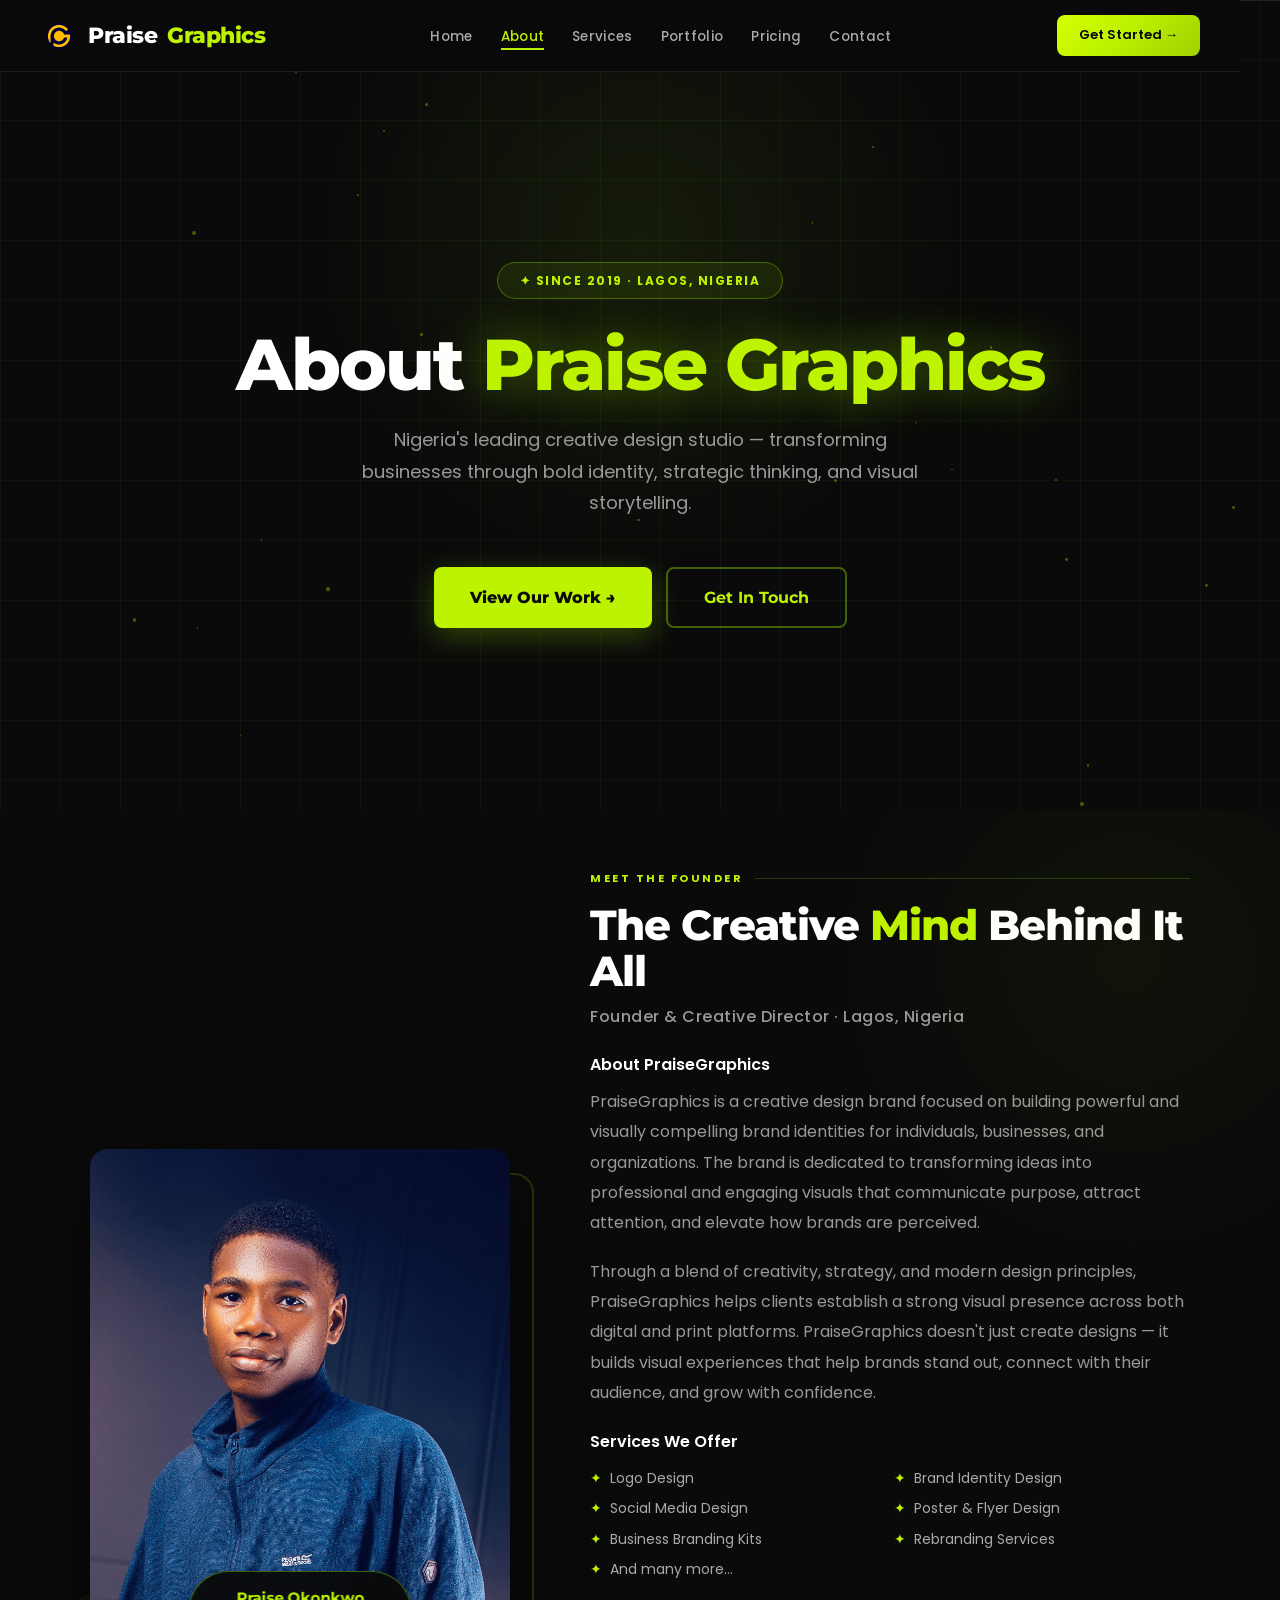
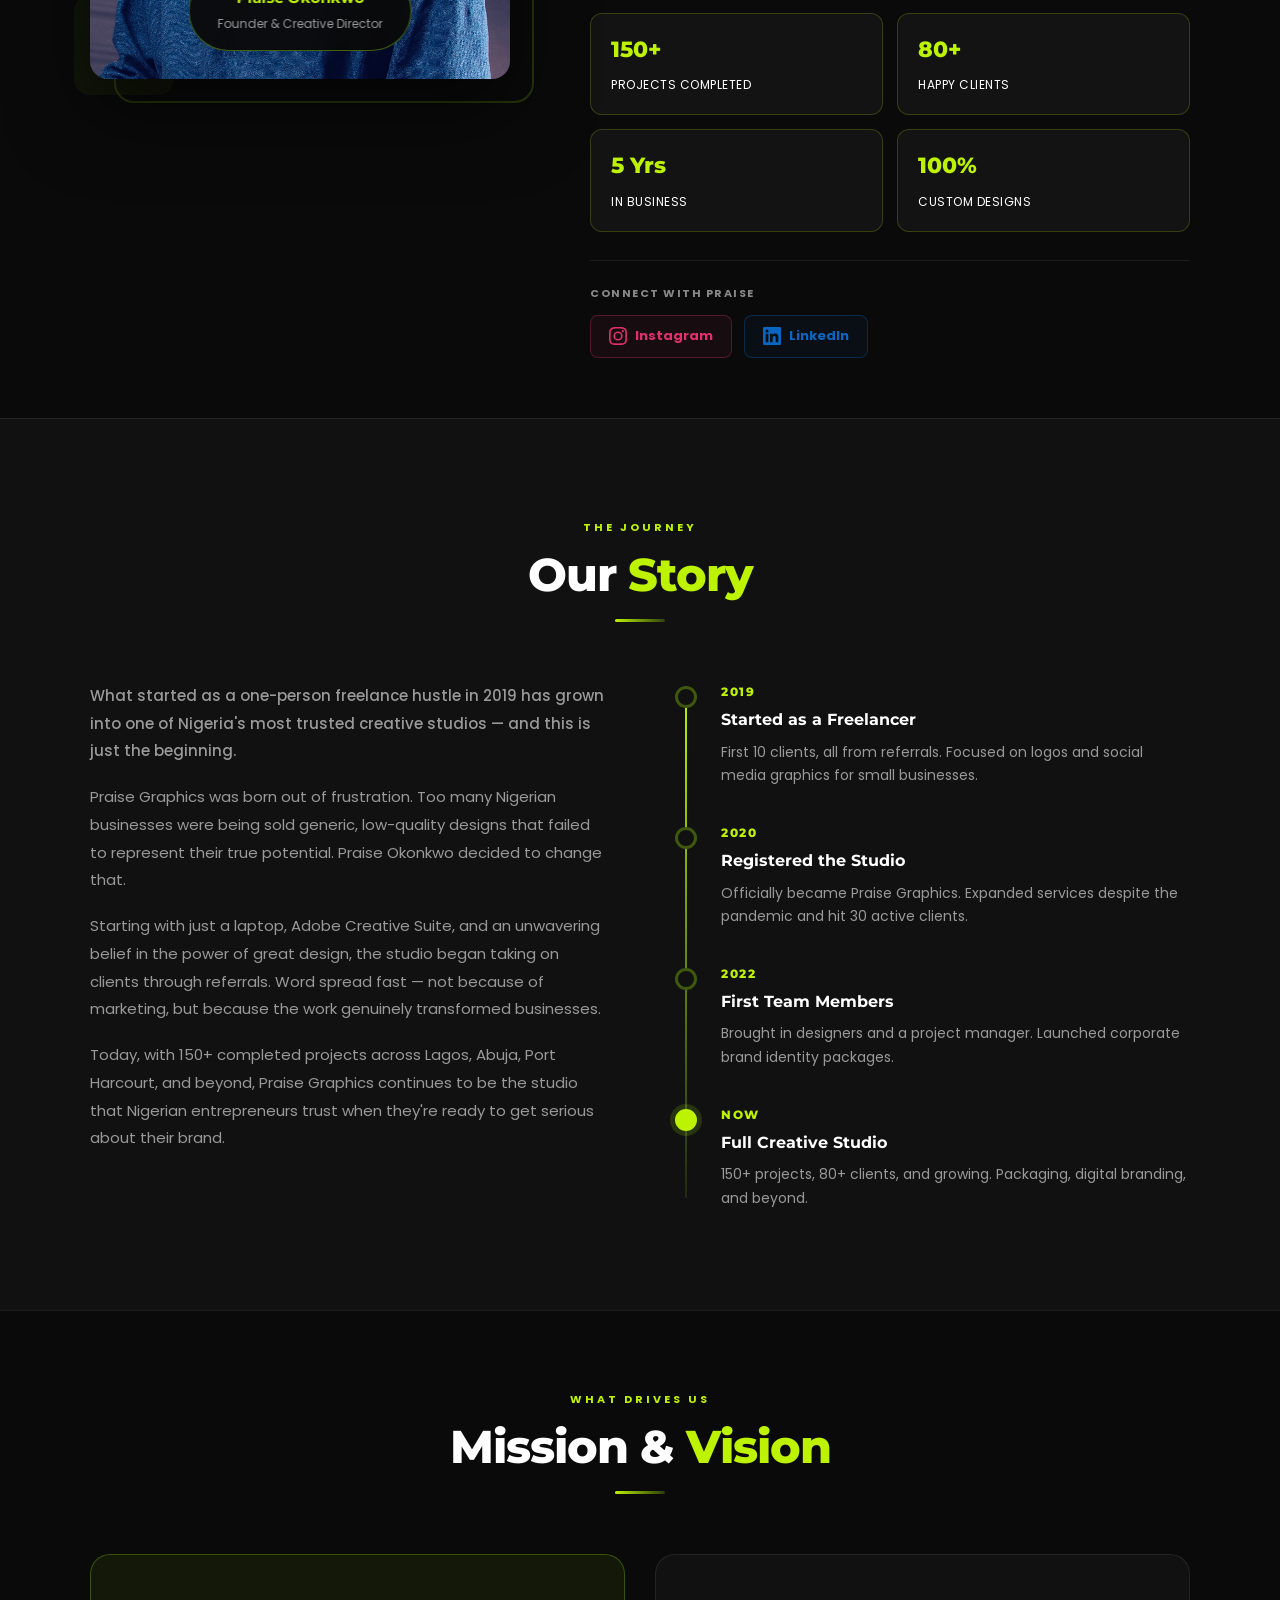
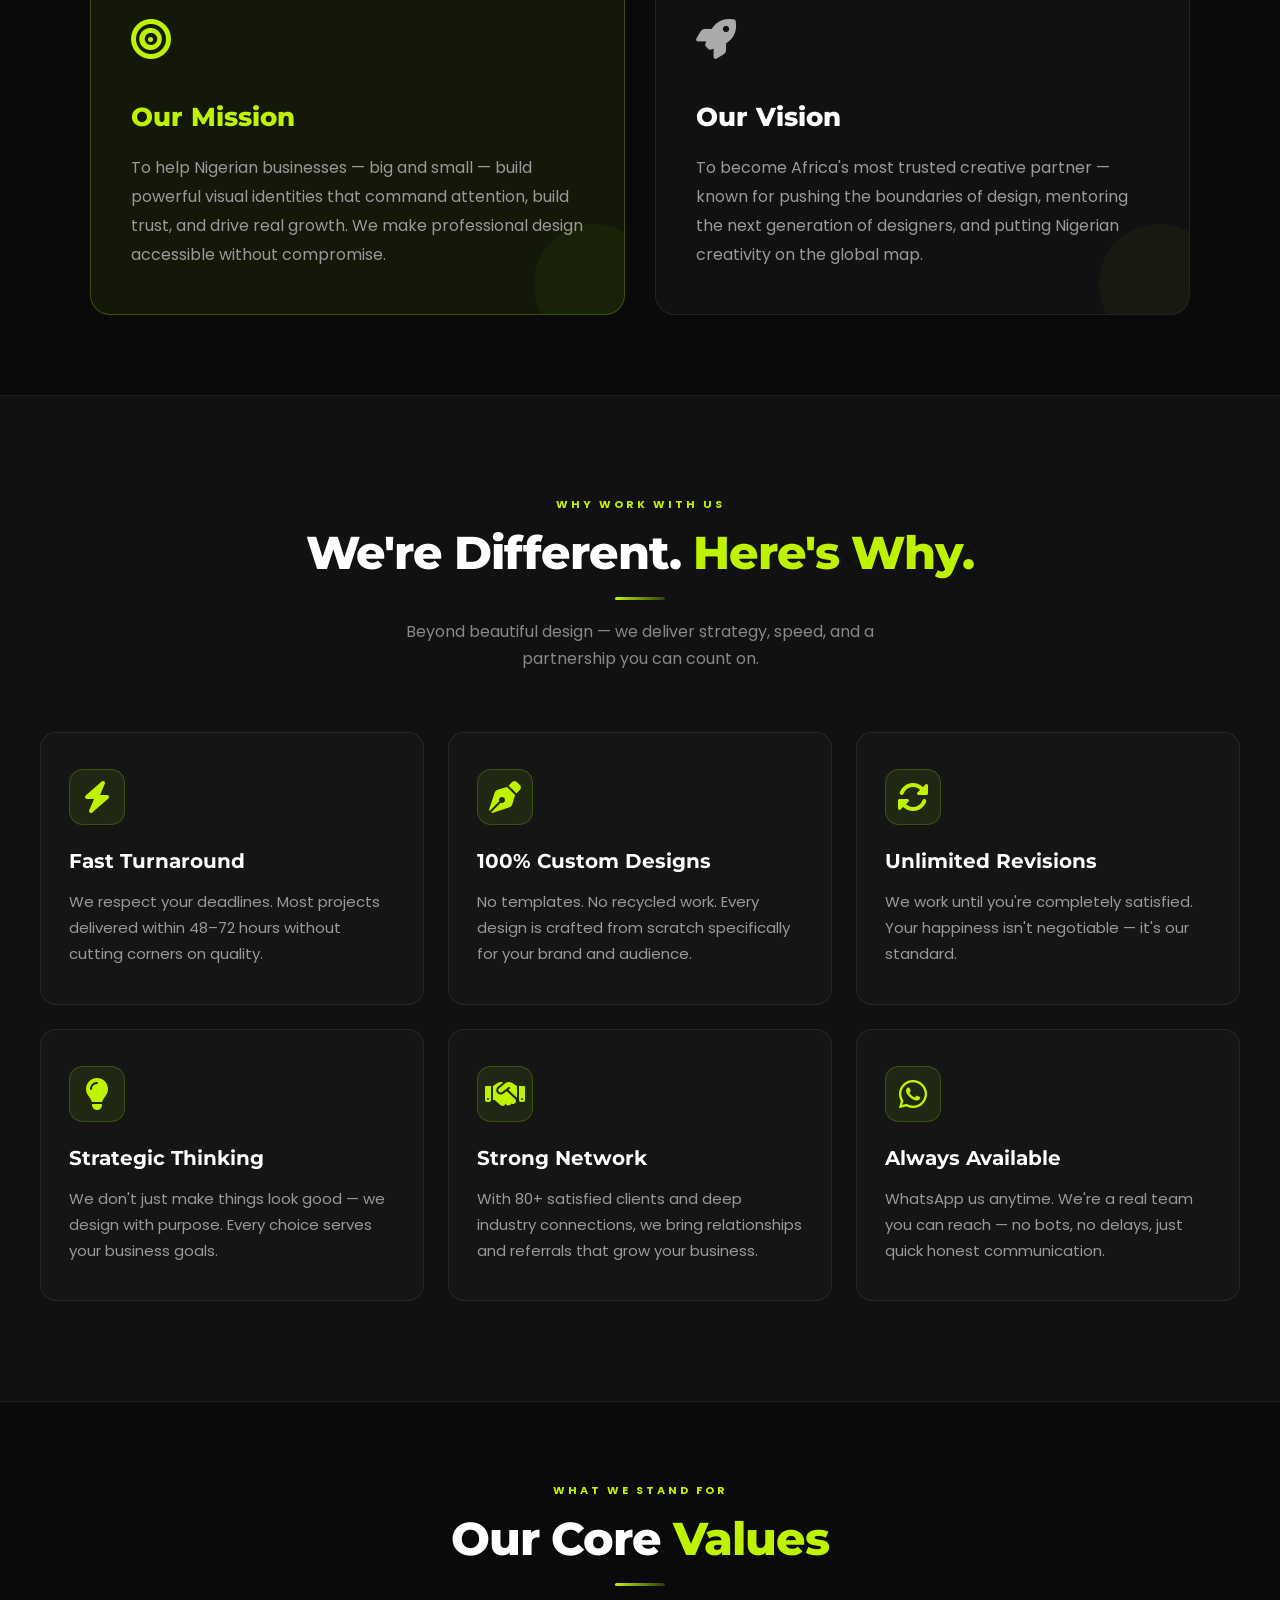
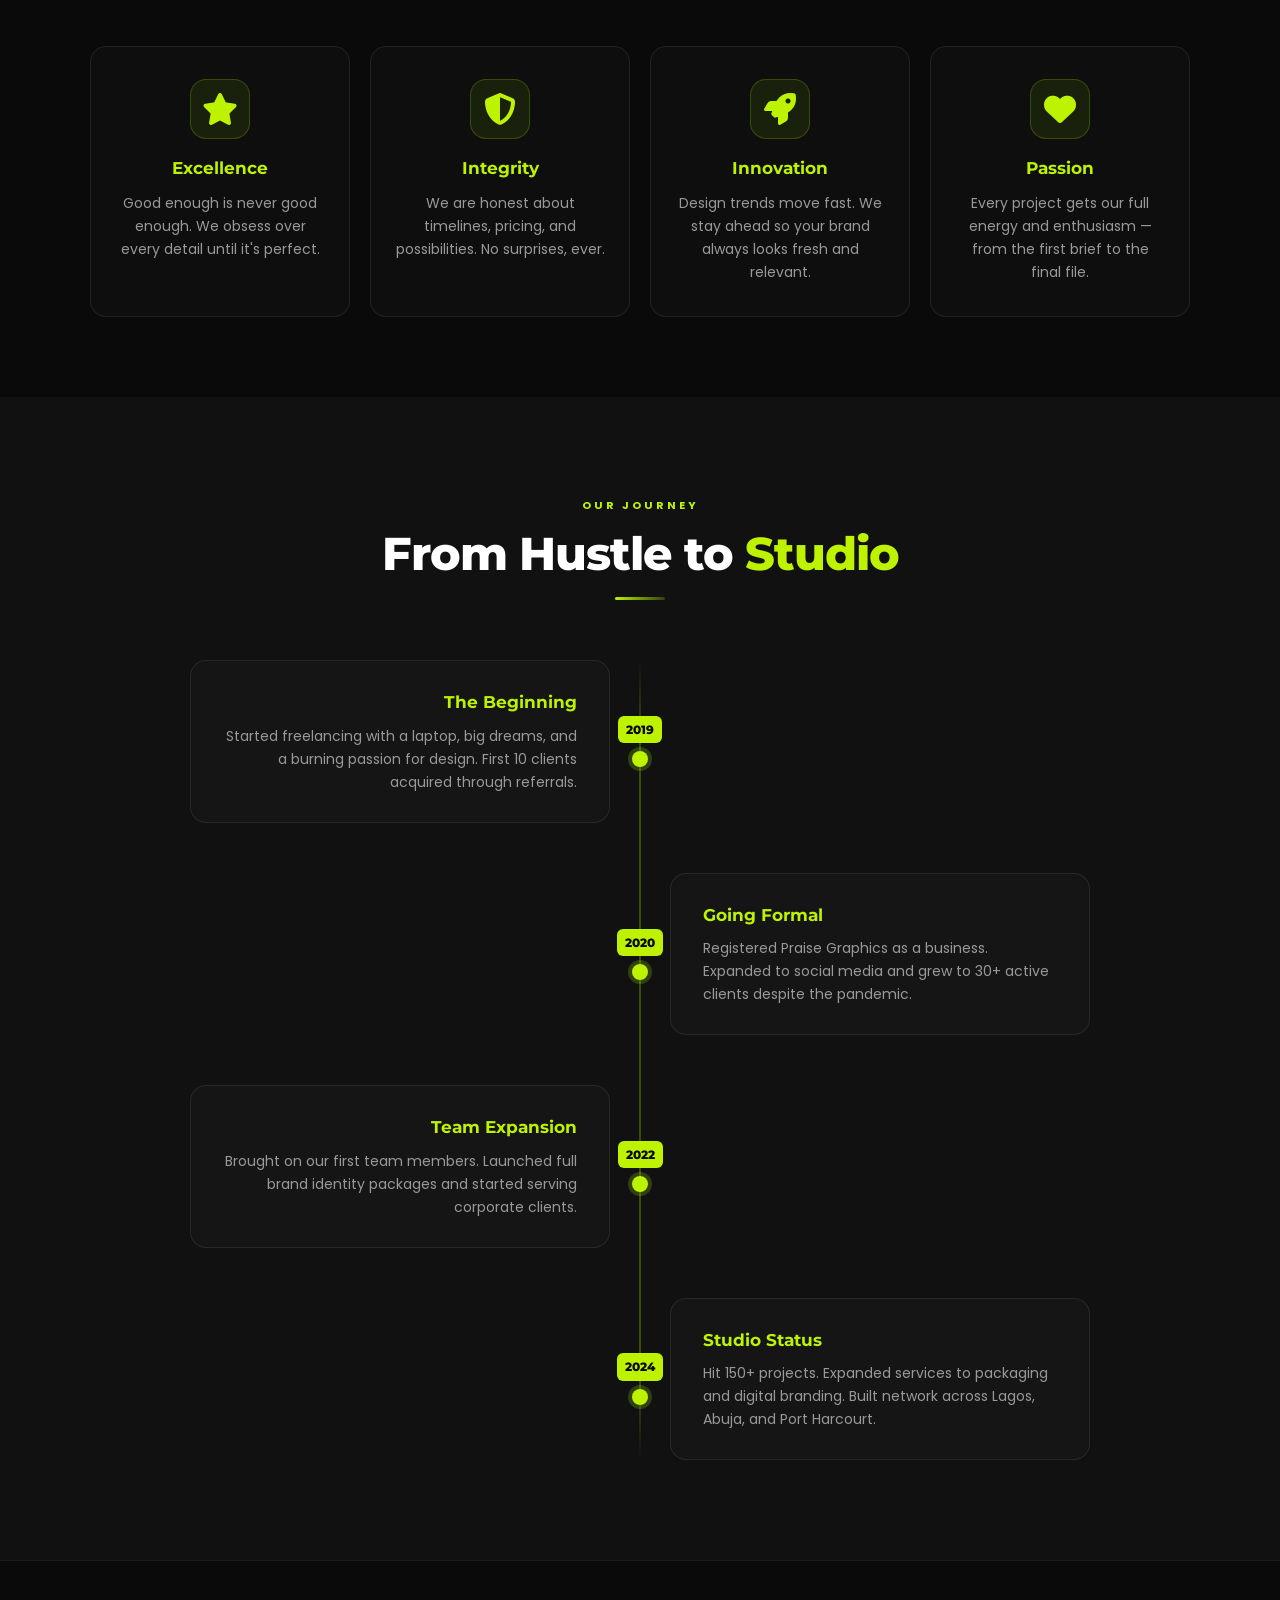
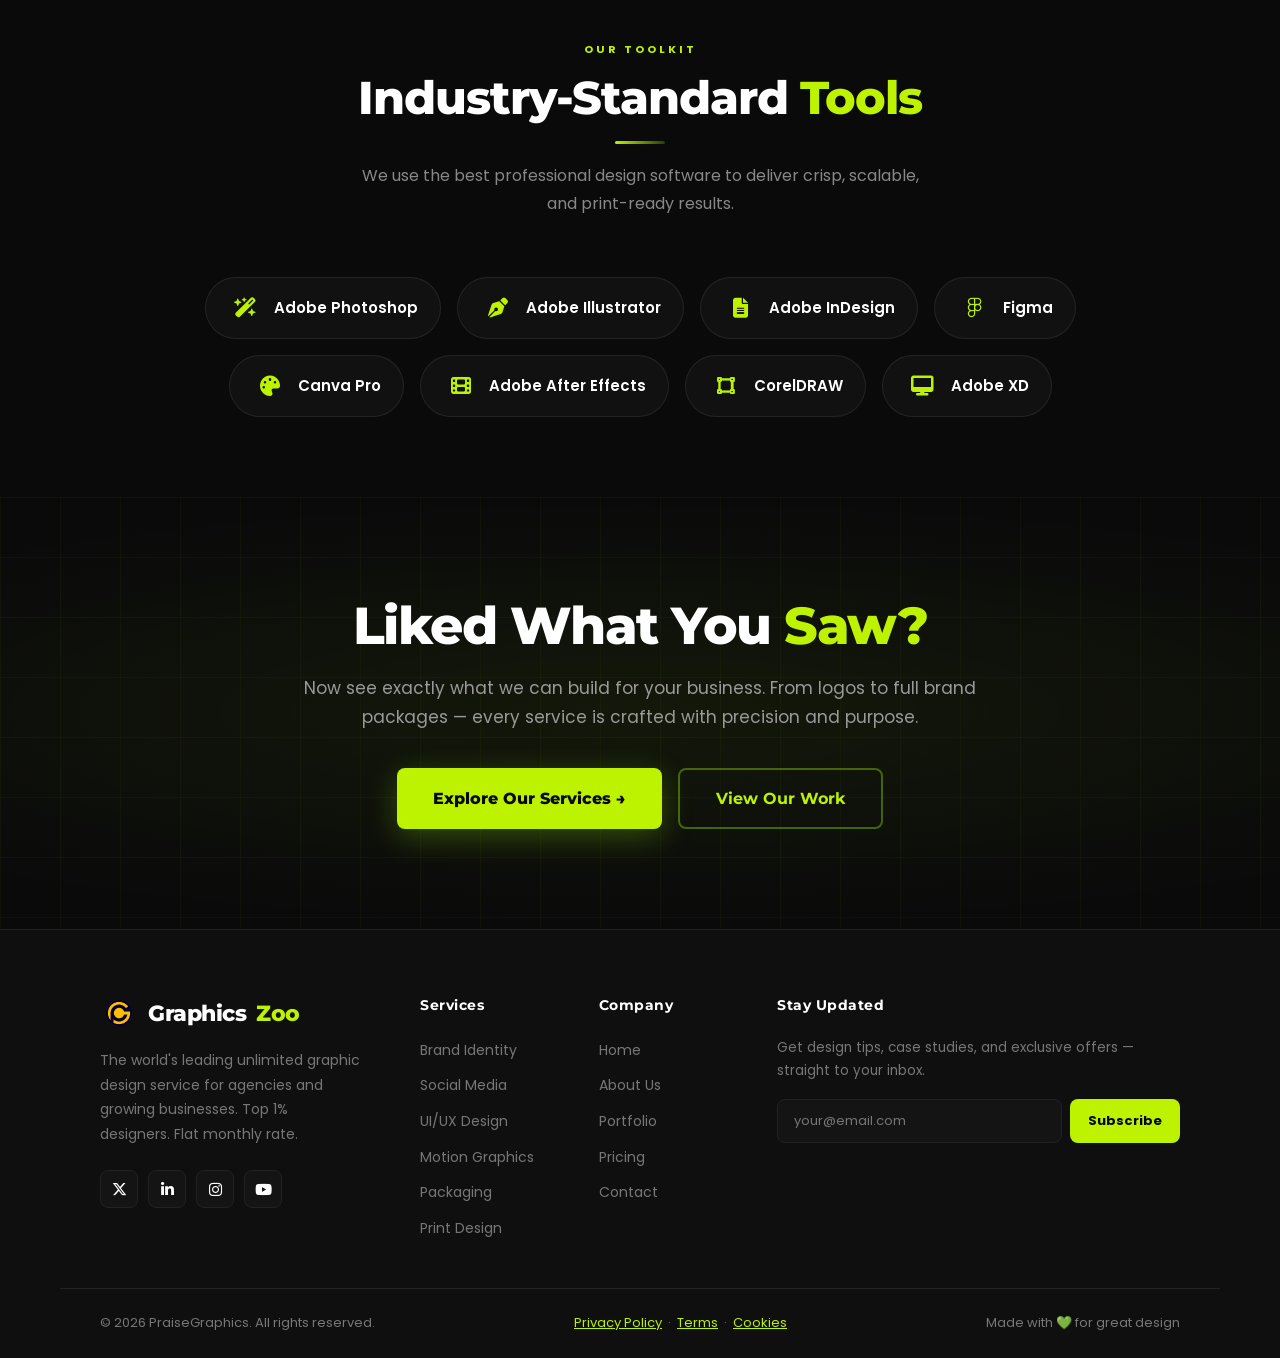
==== commit 81eeccee: "added logo and fixed about page design" ====
--- a/about.html
+++ b/about.html
@@ -39,13 +39,15 @@
 }
 .logo-mark {
   width: 38px; height: 38px;
-  background: #BDF200;
+  background: transparent;
   border-radius: 9px;
   display: grid;
   place-items: center;
   font-size: 13px;
   font-weight: 900;
   color: #050505;
+  overflow: hidden;
+  padding: 0;
 }
 .logo span { color: #BDF200; }
 .nav-menu {
@@ -362,7 +364,7 @@
 footer { background: var(--dark, #0f0f0f); border-top: 1px solid #222; }
 .footer-top { display: grid; grid-template-columns: 2.2fr 1fr 1fr 1.3fr; gap: 60px; padding: 64px 0 48px; max-width: 1240px; margin: 0 auto; padding-left: 40px; padding-right: 40px; }
 .footer-brand .logo { margin-bottom: 16px; display: flex; align-items: center; gap: 10px; font-family: 'Montserrat', sans-serif; font-size: 22px; font-weight: 800; color: #fff; text-decoration: none; }
-.footer-brand .logo-mark { width: 38px; height: 38px; background: #BDF200; border-radius: 9px; display: grid; place-items: center; font-size: 13px; font-weight: 900; color: #050505; }
+.footer-brand .logo-mark { width: 38px; height: 38px; background: transparent; border-radius: 9px; display: grid; place-items: center; font-size: 13px; font-weight: 900; color: #050505; overflow: hidden; padding: 0; }
 .footer-brand .logo span { color: #BDF200; }
 .footer-brand-desc { font-size: 14px; color: #777; line-height: 1.75; max-width: 280px; margin-bottom: 24px; }
 .social-row { display: flex; gap: 10px; }
@@ -427,7 +429,7 @@
 <header id="site-header">
   <nav class="container">
     <a href="index.html" class="logo">
-      <div class="logo-mark">PG</div>
+      <div class="logo-mark" style="overflow:hidden;padding:0;"><img src="gallery/1714665825236.png" alt="PG" style="width:100%;height:100%;object-fit:cover;border-radius:9px;"></div>
       Praise<span>Graphics</span>
     </a>
     <ul class="nav-menu">
@@ -705,7 +707,7 @@
     <div class="footer-top">
       <div class="footer-brand">
         <a href="index.html" class="logo">
-          <div class="logo-mark">G</div>
+          <div class="logo-mark" style="overflow:hidden;padding:0;"><img src="gallery/1714665825236.png" alt="PG" style="width:100%;height:100%;object-fit:cover;border-radius:9px;"></div>
           Graphics<span>Zoo</span>
         </a>
         <p class="footer-brand-desc">The world's leading unlimited graphic design service for agencies and growing businesses. Top 1% designers. Flat monthly rate.</p>
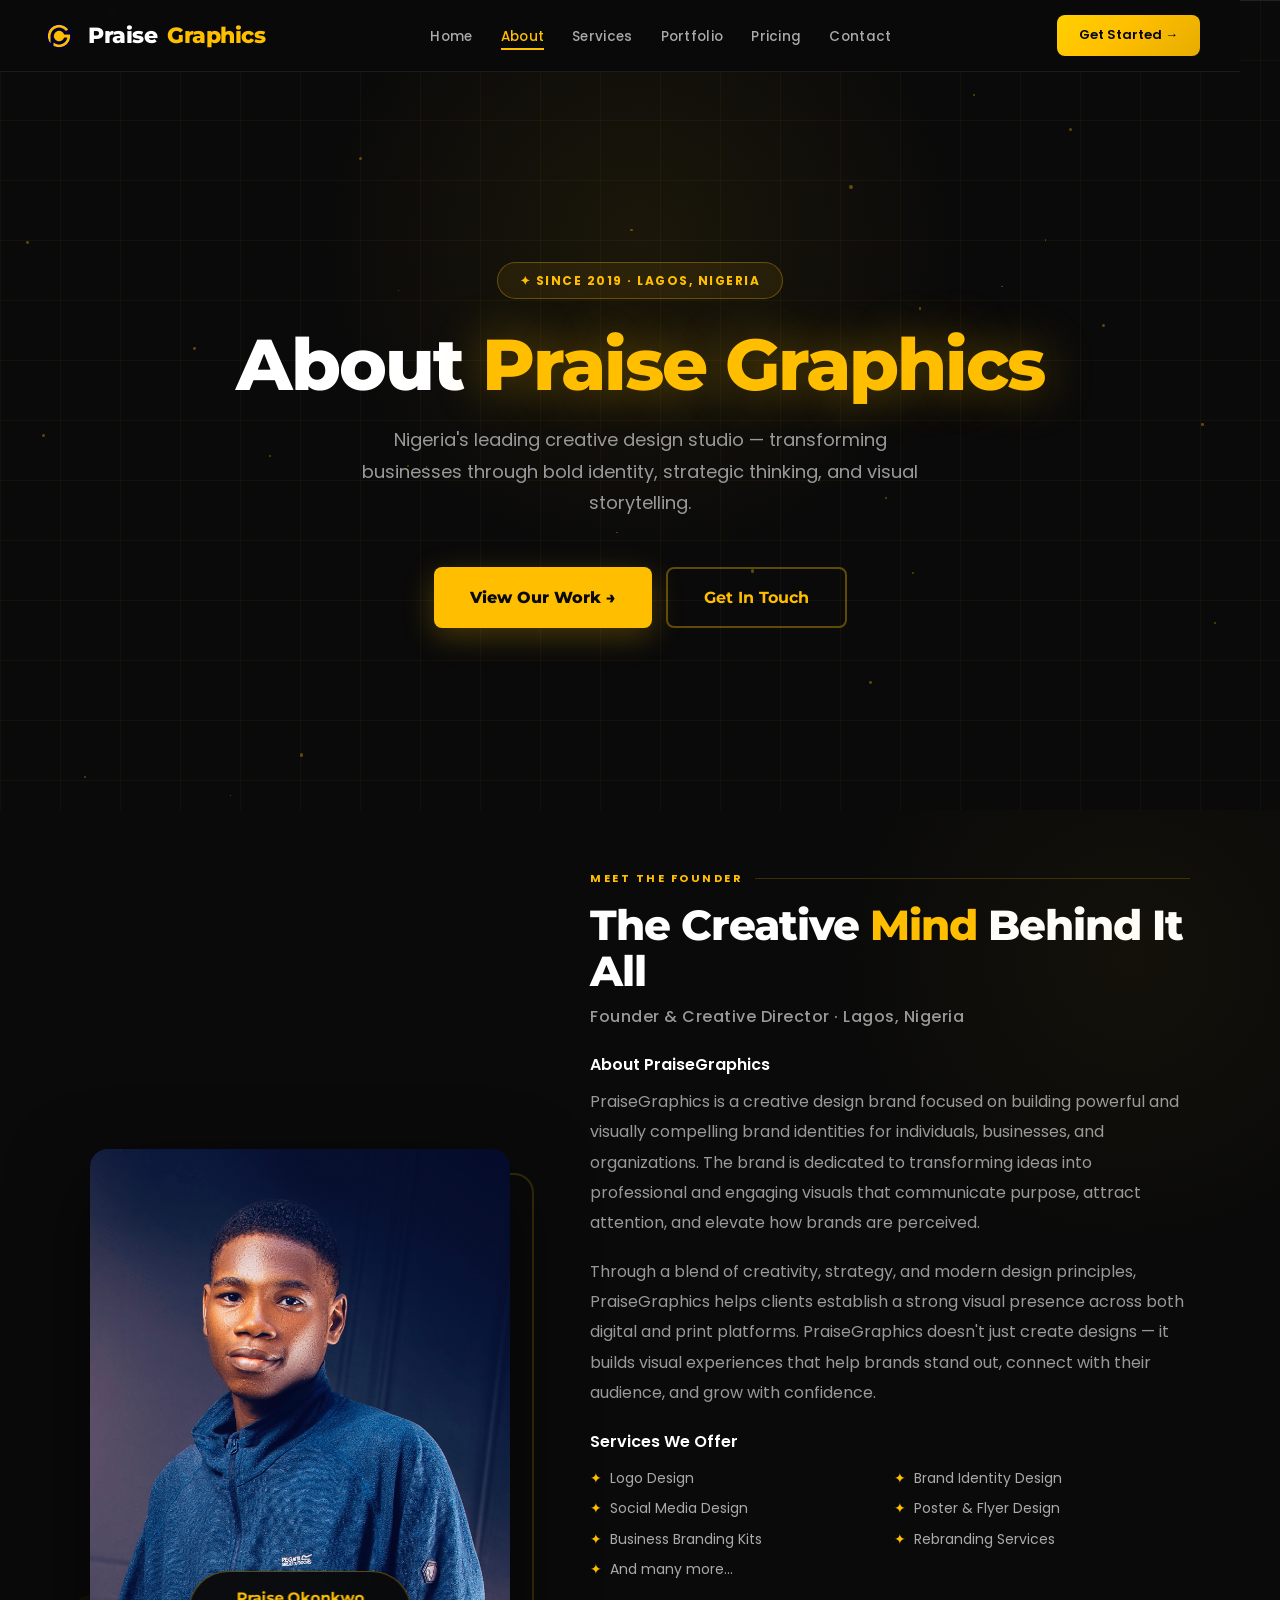
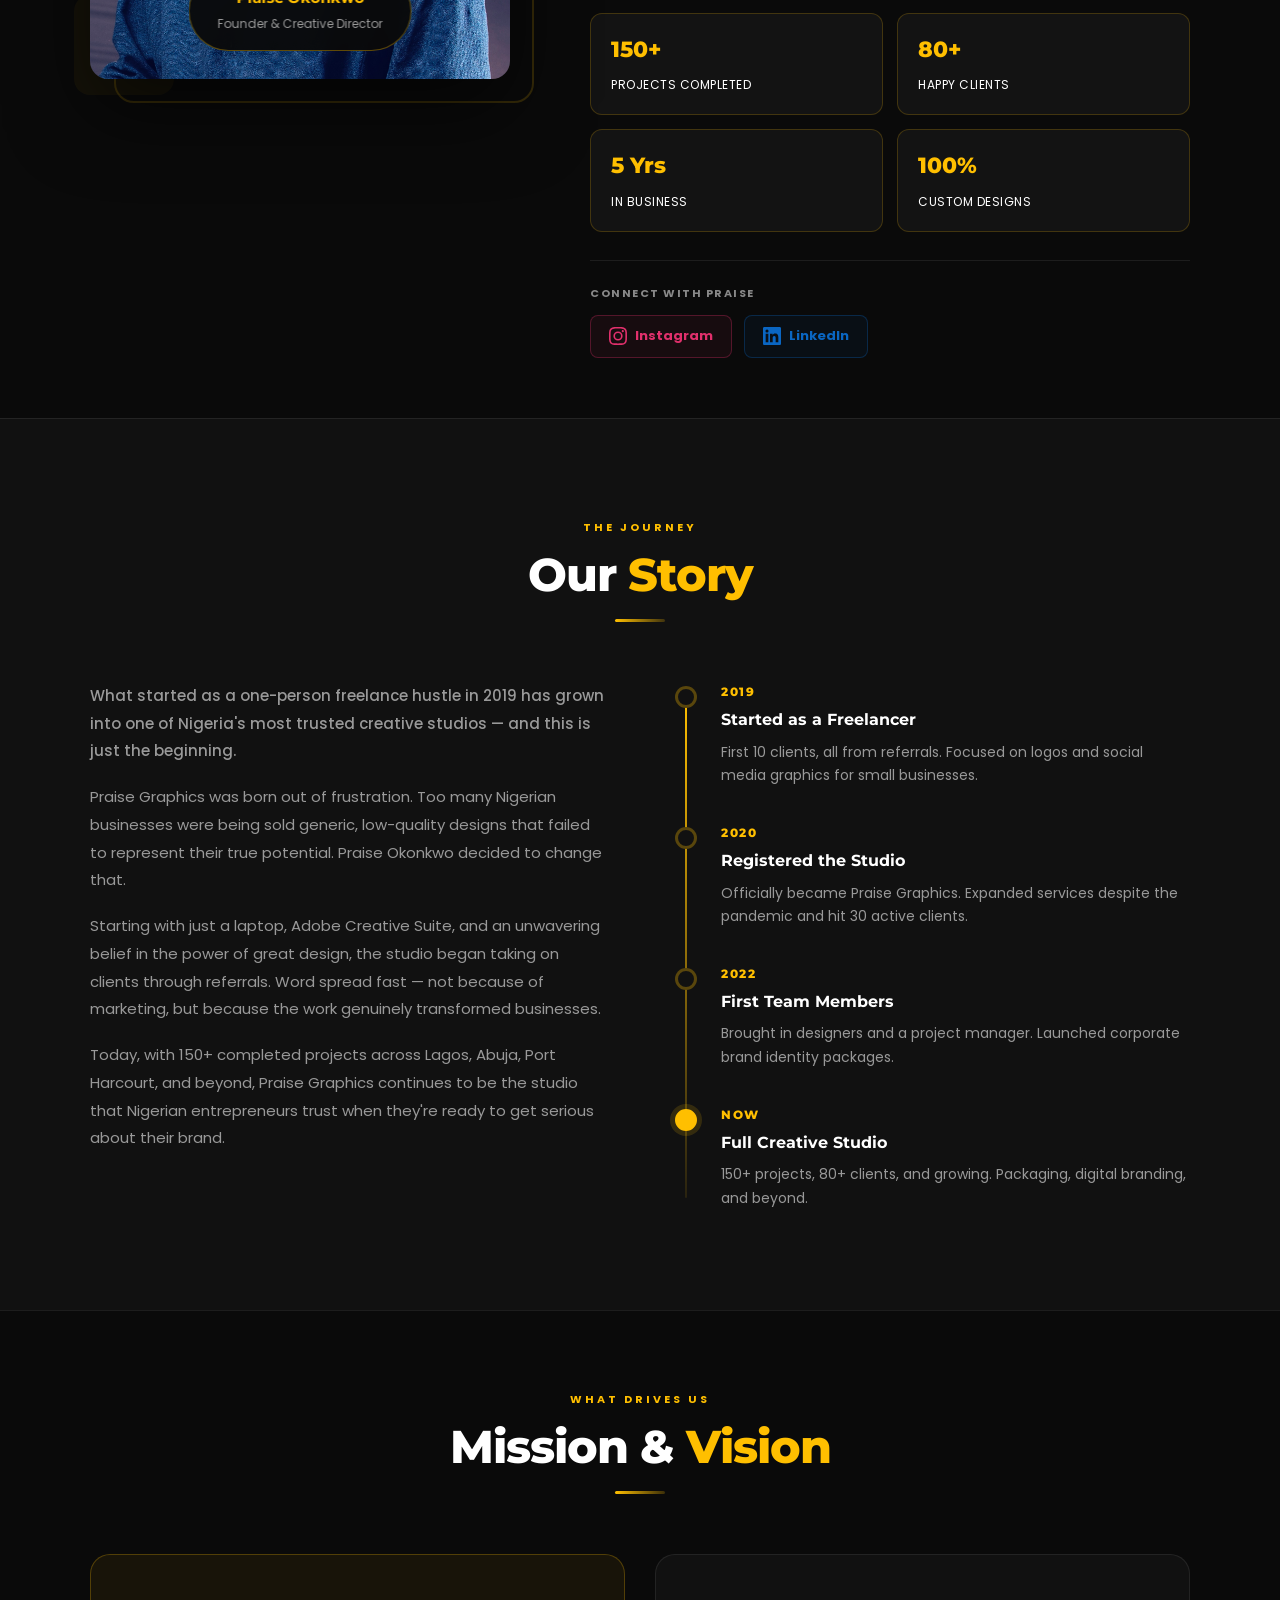
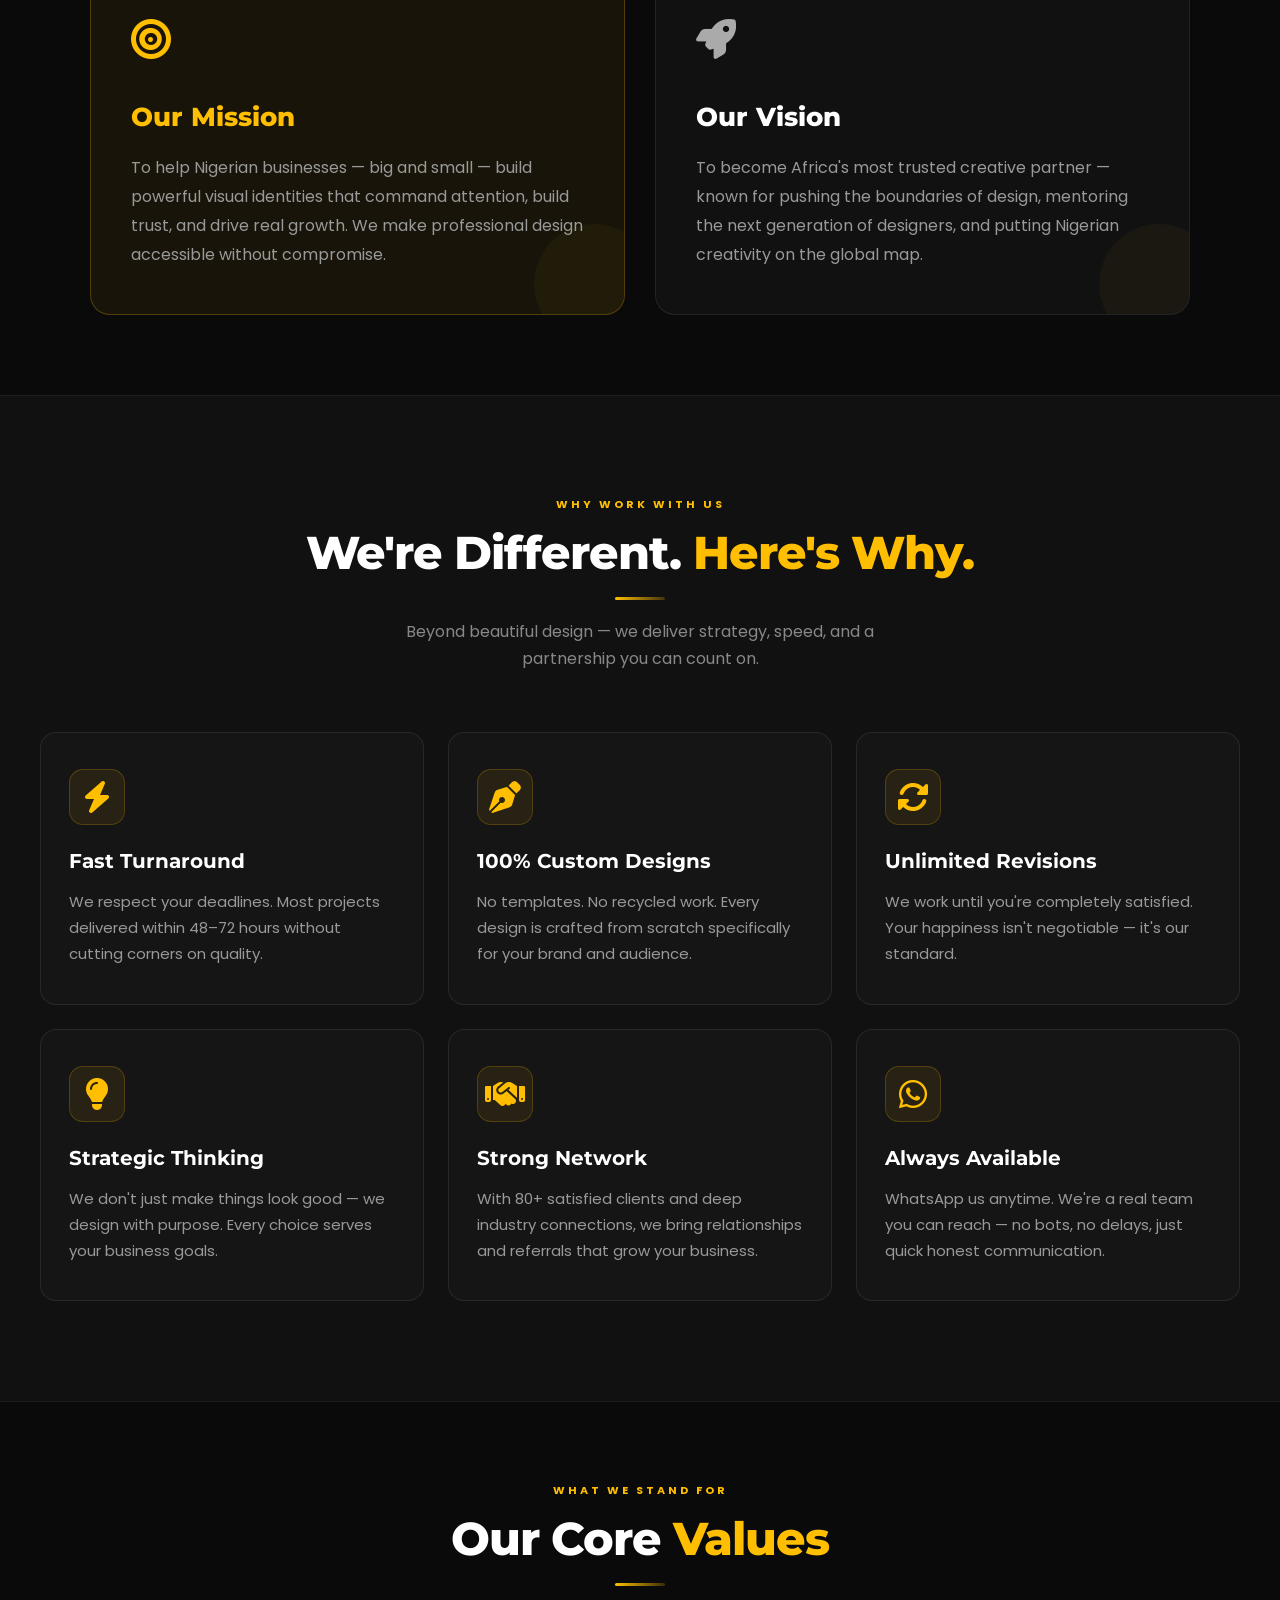
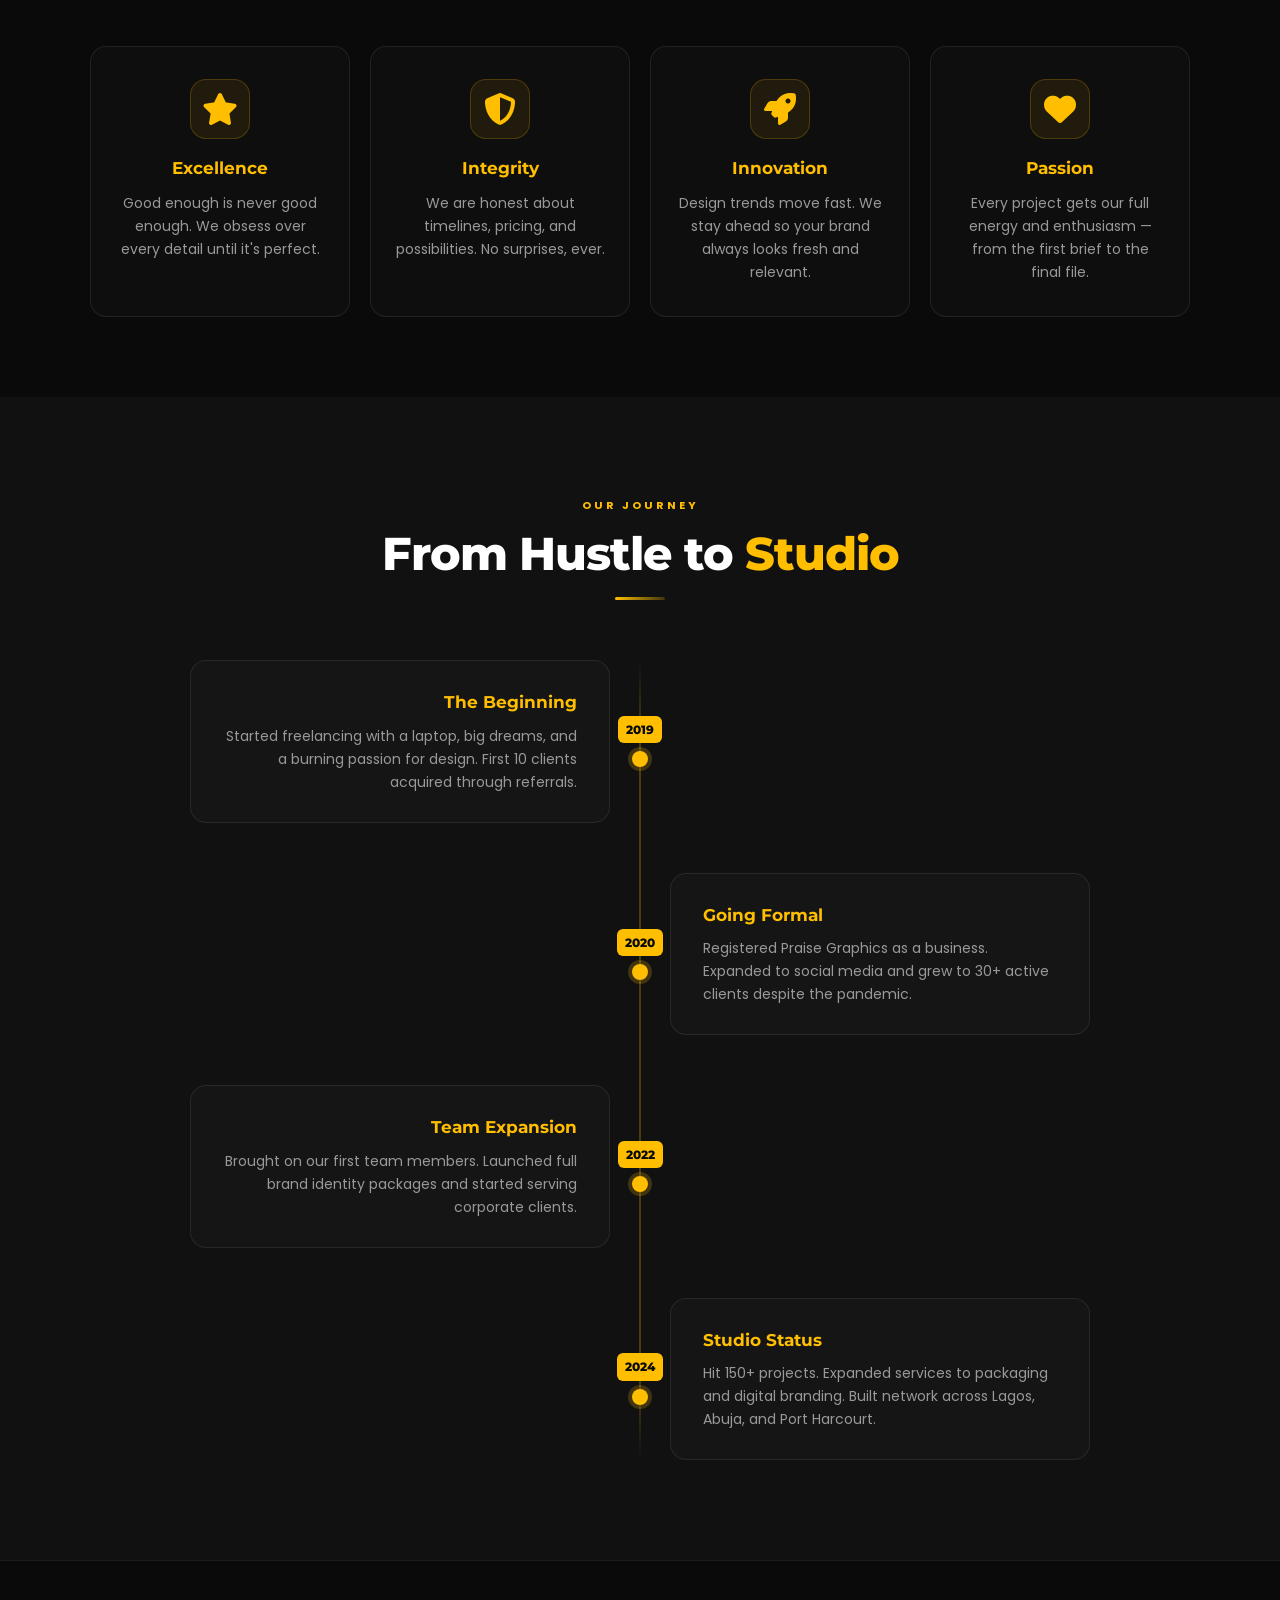
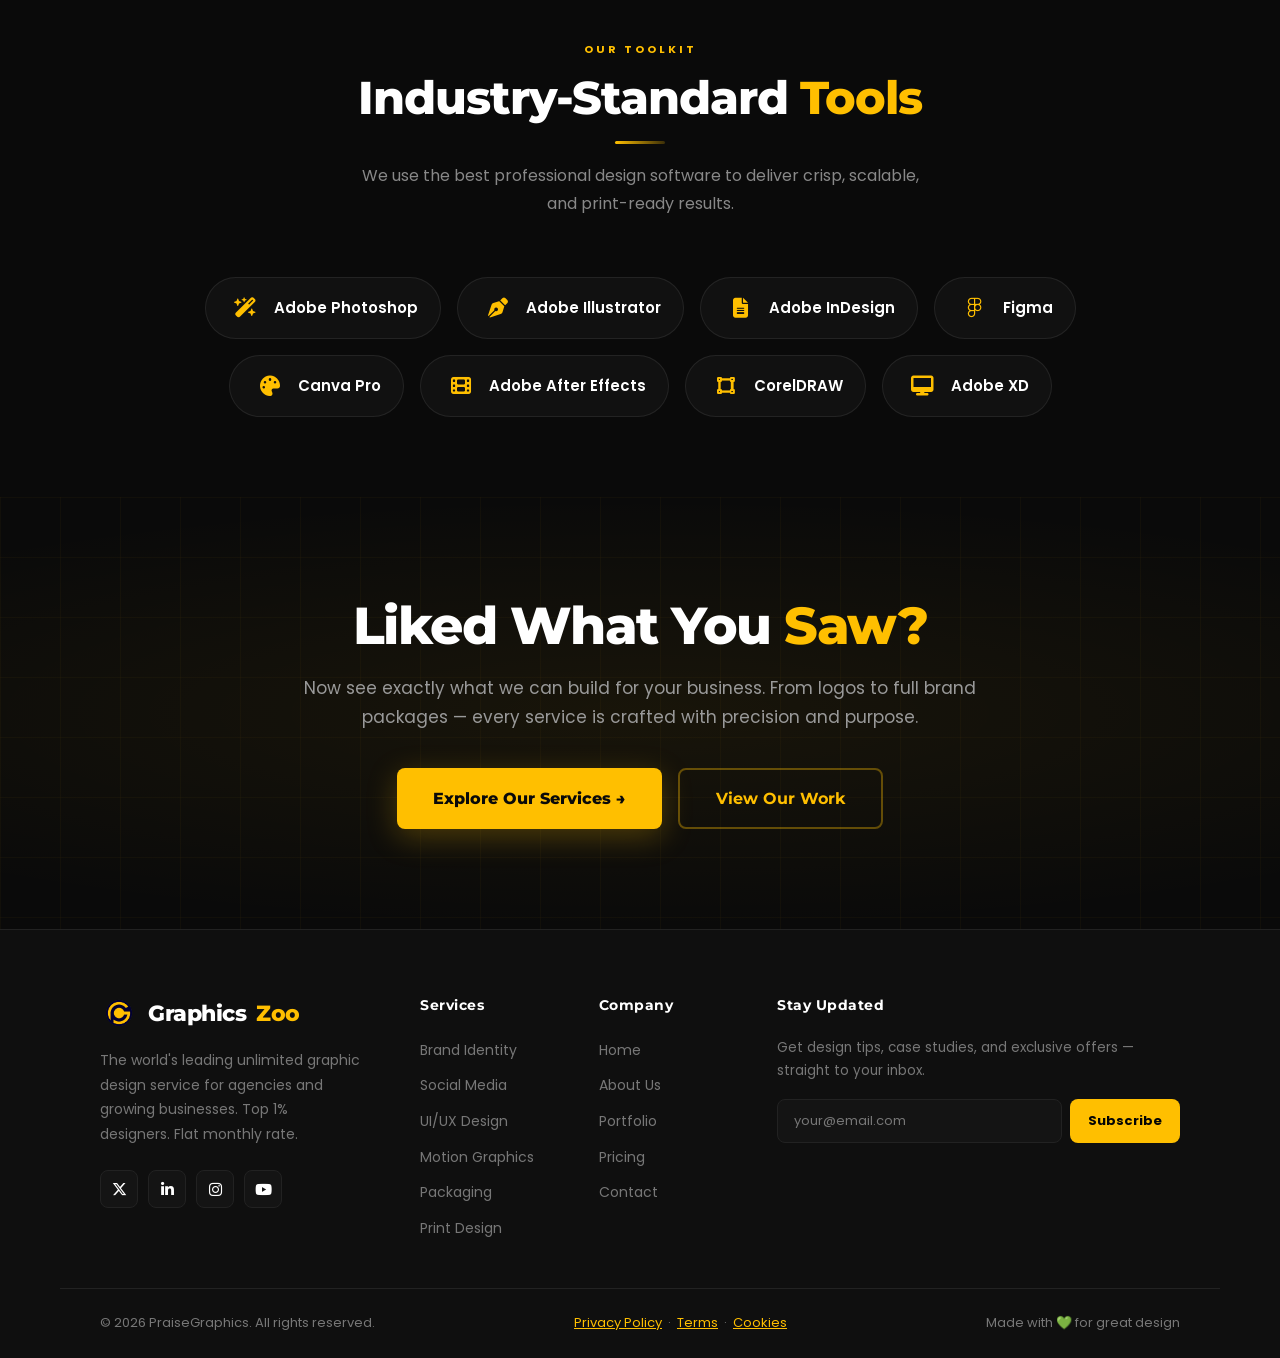
==== commit 6e4d18b8: "fix: removed yellow highlight cards and applied consistent amber theme" ====
--- a/about.html
+++ b/about.html
@@ -49,7 +49,7 @@
   overflow: hidden;
   padding: 0;
 }
-.logo span { color: #BDF200; }
+.logo span { color: #ffbf00; }
 .nav-menu {
   display: flex;
   align-items: center;
@@ -71,14 +71,14 @@
   position: absolute;
   bottom: -4px; left: 0;
   width: 0; height: 1.5px;
-  background: #BDF200;
+  background: #ffbf00;
   transition: width 0.3s;
 }
-.nav-menu a:hover, .nav-menu a.active-nav { color: #BDF200; }
+.nav-menu a:hover, .nav-menu a.active-nav { color: #ffbf00; }
 .nav-menu a:hover::after, .nav-menu a.active-nav::after { width: 100%; }
 .nav-actions { display: flex; align-items: center; gap: 12px; }
 .btn-lime {
-  background: linear-gradient(135deg, #d4ff00 0%, #BDF200 45%, #a0d000 100%);
+  background: linear-gradient(135deg, #ffd000 0%, #ffbf00 45%, #e6ac00 100%);
   color: #050505;
   font-family: 'Poppins', sans-serif;
   font-weight: 600;
@@ -89,7 +89,7 @@
   transition: all 0.3s;
   border: none;
 }
-.btn-lime:hover { transform: translateY(-2px); box-shadow: 0 8px 24px rgba(189,242,0,0.35); }
+.btn-lime:hover { transform: translateY(-2px); box-shadow: 0 8px 24px rgba(255,191,0,0.35); }
 .hamburger {
   display: none;
   flex-direction: column;
@@ -126,7 +126,7 @@
   text-decoration: none;
   transition: color 0.3s;
 }
-.mobile-nav a:hover { color: #BDF200; }
+.mobile-nav a:hover { color: #ffbf00; }
 @media (max-width: 768px) {
   .nav-menu, .nav-actions { display: none; }
   .hamburger { display: flex; }
@@ -137,12 +137,12 @@
   --bg:#0a0a0a;
   --bg2:#111111;
   --bg3:#161616;
-  --accent:#BDF200;
-  --accent2:#a0d000;
+  --accent:#ffbf00;
+  --accent2:#e6ac00;
   --white:#ffffff;
   --grey:#888888;
   --grey2:#555555;
-  --border:rgba(189,242,0,0.15);
+  --border:rgba(255,191,0,0.15);
   --border2:rgba(255,255,255,0.08);
 }
 *{margin:0;padding:0;box-sizing:border-box}
@@ -189,17 +189,17 @@
 
 /* ── HERO ── */
 .hero{position:relative;min-height:90vh;display:flex;align-items:center;justify-content:center;overflow:hidden;background:var(--bg)}
-.hero-grid-bg{position:absolute;inset:0;background-image:linear-gradient(rgba(170,255,0,0.04) 1px,transparent 1px),linear-gradient(90deg,rgba(170,255,0,0.04) 1px,transparent 1px);background-size:60px 60px;z-index:0}
-.hero-glow{position:absolute;top:30%;left:50%;transform:translate(-50%,-50%);width:700px;height:700px;background:radial-gradient(circle,rgba(170,255,0,0.07) 0%,transparent 65%);pointer-events:none;z-index:0}
+.hero-grid-bg{position:absolute;inset:0;background-image:linear-gradient(rgba(255,191,0,0.04) 1px,transparent 1px),linear-gradient(90deg,rgba(255,191,0,0.04) 1px,transparent 1px);background-size:60px 60px;z-index:0}
+.hero-glow{position:absolute;top:30%;left:50%;transform:translate(-50%,-50%);width:700px;height:700px;background:radial-gradient(circle,rgba(255,191,0,0.07) 0%,transparent 65%);pointer-events:none;z-index:0}
 .hero-particles{position:absolute;inset:0;overflow:hidden;z-index:1}
 .particle{position:absolute;width:2px;height:2px;background:var(--accent);border-radius:50%;opacity:0.35;animation:drift linear infinite}
 @keyframes drift{0%{transform:translateY(100vh);opacity:0}10%{opacity:0.35}90%{opacity:0.35}100%{transform:translateY(-10vh);opacity:0}}
 .hero-inner{position:relative;z-index:2;max-width:900px;margin:0 auto;padding:140px 30px 60px;text-align:center}
-.hero-badge{display:inline-flex;align-items:center;gap:8px;background:rgba(170,255,0,0.08);border:1px solid rgba(170,255,0,0.3);color:var(--accent);padding:8px 22px;border-radius:30px;font-size:12px;font-weight:700;margin-bottom:28px;letter-spacing:1.5px;text-transform:uppercase;animation:fadeInDown 0.7s ease}
+.hero-badge{display:inline-flex;align-items:center;gap:8px;background:rgba(255,191,0,0.08);border:1px solid rgba(255,191,0,0.3);color:var(--accent);padding:8px 22px;border-radius:30px;font-size:12px;font-weight:700;margin-bottom:28px;letter-spacing:1.5px;text-transform:uppercase;animation:fadeInDown 0.7s ease}
 @keyframes fadeInDown{from{opacity:0;transform:translateY(-20px)}to{opacity:1;transform:translateY(0)}}
 .hero h1{font-family:'Montserrat',sans-serif;font-size:clamp(42px,6vw,72px);font-weight:800;color:#fff;line-height:1.05;margin-bottom:22px;letter-spacing:-2px;animation:fadeInUp 0.8s ease 0.1s backwards}
 @keyframes fadeInUp{from{opacity:0;transform:translateY(35px)}to{opacity:1;transform:translateY(0)}}
-.hero h1 span{color:var(--accent);text-shadow:0 0 50px rgba(170,255,0,0.4)}
+.hero h1 span{color:var(--accent);text-shadow:0 0 50px rgba(255,191,0,0.4)}
 .hero-desc{font-size:18px;color:#999;max-width:580px;margin:0 auto 48px;line-height:1.75;animation:fadeInUp 0.8s ease 0.25s backwards}
 .hero-stats{display:flex;align-items:center;gap:0;justify-content:center;background:rgba(255,255,255,0.03);border:1px solid var(--border2);border-radius:16px;padding:28px 40px;max-width:520px;margin:0 auto;animation:fadeInUp 0.8s ease 0.4s backwards}
 .hero-stat{flex:1;text-align:center}
@@ -212,32 +212,32 @@
 .section-label{color:var(--accent);font-size:11px;font-weight:700;letter-spacing:3px;text-transform:uppercase;margin-bottom:14px;display:block}
 .section-title{font-family:'Montserrat',sans-serif;font-size:clamp(30px,4vw,46px);font-weight:800;color:#fff;line-height:1.1;letter-spacing:-1px}
 .section-title span{color:var(--accent)}
-.section-line{width:50px;height:3px;background:linear-gradient(90deg,var(--accent),rgba(170,255,0,0.2));border-radius:2px;margin:18px auto 0}
+.section-line{width:50px;height:3px;background:linear-gradient(90deg,var(--accent),rgba(255,191,0,0.2));border-radius:2px;margin:18px auto 0}
 .section-desc{color:var(--grey);font-size:16px;max-width:560px;margin:18px auto 0;line-height:1.7}
 
 /* ── FOUNDER ── */
 .founder{padding:60px 30px;position:relative;overflow:hidden;background:var(--bg)}
-.founder::before{content:'';position:absolute;top:-150px;right:-150px;width:600px;height:600px;background:radial-gradient(circle,rgba(170,255,0,0.04),transparent 70%);border-radius:50%;pointer-events:none}
+.founder::before{content:'';position:absolute;top:-150px;right:-150px;width:600px;height:600px;background:radial-gradient(circle,rgba(255,191,0,0.04),transparent 70%);border-radius:50%;pointer-events:none}
 .founder-content{max-width:1100px;margin:0 auto;display:grid;grid-template-columns:420px 1fr;gap:80px;align-items:center}
 .founder-img-wrap{position:relative}
-.founder-img-wrap::before{content:'';position:absolute;top:24px;left:24px;right:-24px;bottom:-24px;border:2px solid rgba(170,255,0,0.18);border-radius:20px;z-index:0}
-.founder-img-wrap::after{content:'';position:absolute;bottom:-16px;left:-16px;width:100px;height:100px;background:rgba(170,255,0,0.05);border-radius:16px;z-index:0}
+.founder-img-wrap::before{content:'';position:absolute;top:24px;left:24px;right:-24px;bottom:-24px;border:2px solid rgba(255,191,0,0.18);border-radius:20px;z-index:0}
+.founder-img-wrap::after{content:'';position:absolute;bottom:-16px;left:-16px;width:100px;height:100px;background:rgba(255,191,0,0.05);border-radius:16px;z-index:0}
 .founder-image{position:relative;z-index:1;border-radius:18px;overflow:hidden;width:100%;height:530px;box-shadow:0 30px 80px rgba(0,0,0,0.6)}
 .founder-image img{width:100%;height:100%;object-fit:cover;display:block;transition:transform 0.7s ease}
 .founder-img-wrap:hover .founder-image img{transform:scale(1.04)}
-.founder-badge{position:absolute;bottom:28px;left:50%;transform:translateX(-50%);background:rgba(10,10,10,0.95);border:1px solid rgba(170,255,0,0.35);backdrop-filter:blur(12px);padding:14px 28px;border-radius:50px;white-space:nowrap;z-index:2;text-align:center}
+.founder-badge{position:absolute;bottom:28px;left:50%;transform:translateX(-50%);background:rgba(10,10,10,0.95);border:1px solid rgba(255,191,0,0.35);backdrop-filter:blur(12px);padding:14px 28px;border-radius:50px;white-space:nowrap;z-index:2;text-align:center}
 .founder-badge strong{display:block;color:var(--accent);font-family:'Montserrat',sans-serif;font-weight:700;font-size:15px}
 .founder-badge small{color:#999;font-size:12px}
 .founder-label{color:var(--accent);font-size:11px;font-weight:700;text-transform:uppercase;letter-spacing:2.5px;margin-bottom:14px;display:flex;align-items:center;gap:12px}
-.founder-label::after{content:'';flex:1;height:1px;background:rgba(170,255,0,0.2)}
+.founder-label::after{content:'';flex:1;height:1px;background:rgba(255,191,0,0.2)}
 .founder-text h2{font-family:'Montserrat',sans-serif;font-size:clamp(28px,3.5vw,42px);font-weight:800;color:#fff;margin-bottom:8px;line-height:1.1;letter-spacing:-1px}
 .founder-text h2 span{color:var(--accent)}
 .founder-role{color:var(--grey);font-size:14px;margin-bottom:28px;font-weight:500;letter-spacing:0.5px}
 .founder-text p{color:#999;font-size:16px;line-height:1.9;margin-bottom:18px}
 .founder-highlights{display:grid;grid-template-columns:1fr 1fr;gap:14px;margin-top:32px}
-.highlight-item{background:rgba(255,255,255,0.04);border:1px solid rgba(189,242,0,0.2);border-radius:12px;padding:18px 20px;transition:all 0.35s}
-.highlight-item:hover{border-color:var(--accent);background:rgba(170,255,0,0.08);transform:translateY(-3px)}
-.highlight-item strong{display:block;font-family:'Montserrat',sans-serif;color:#BDF200;font-size:22px;font-weight:800;margin-bottom:4px}
+.highlight-item{background:rgba(255,255,255,0.04);border:1px solid rgba(255,191,0,0.2);border-radius:12px;padding:18px 20px;transition:all 0.35s}
+.highlight-item:hover{border-color:var(--accent);background:rgba(255,191,0,0.08);transform:translateY(-3px)}
+.highlight-item strong{display:block;font-family:'Montserrat',sans-serif;color:#ffbf00;font-size:22px;font-weight:800;margin-bottom:4px}
 .highlight-item span{color:#ffffff;font-size:12px;text-transform:uppercase;letter-spacing:0.5px}
 
 /* ── FOUNDER SOCIAL ── */
@@ -257,12 +257,12 @@
 .story-lead{font-size:19px;color:#fff;line-height:1.75;font-weight:500;margin-bottom:22px}
 .story-text p{color:#999;font-size:15px;line-height:1.85;margin-bottom:18px}
 .story-milestones{display:flex;flex-direction:column;gap:0;position:relative}
-.story-milestones::before{content:'';position:absolute;left:10px;top:12px;bottom:12px;width:2px;background:linear-gradient(to bottom,var(--accent),rgba(170,255,0,0.1));border-radius:2px}
+.story-milestones::before{content:'';position:absolute;left:10px;top:12px;bottom:12px;width:2px;background:linear-gradient(to bottom,var(--accent),rgba(255,191,0,0.1));border-radius:2px}
 .milestone{display:flex;gap:24px;padding-bottom:36px;position:relative}
 .milestone:last-child{padding-bottom:0}
-.ms-dot{width:22px;height:22px;border-radius:50%;background:var(--bg2);border:3px solid rgba(170,255,0,0.3);flex-shrink:0;margin-top:4px;transition:all 0.3s;position:relative;z-index:1}
-.ms-dot.active{background:var(--accent);border-color:var(--accent);box-shadow:0 0 0 5px rgba(170,255,0,0.15)}
-.milestone:hover .ms-dot{border-color:var(--accent);background:rgba(170,255,0,0.15)}
+.ms-dot{width:22px;height:22px;border-radius:50%;background:var(--bg2);border:3px solid rgba(255,191,0,0.3);flex-shrink:0;margin-top:4px;transition:all 0.3s;position:relative;z-index:1}
+.ms-dot.active{background:var(--accent);border-color:var(--accent);box-shadow:0 0 0 5px rgba(255,191,0,0.15)}
+.milestone:hover .ms-dot{border-color:var(--accent);background:rgba(255,191,0,0.15)}
 .ms-year{font-family:'Montserrat',sans-serif;font-size:12px;font-weight:800;color:var(--accent);text-transform:uppercase;letter-spacing:1.5px;display:block;margin-bottom:6px}
 .ms-body h4{font-family:'Montserrat',sans-serif;font-size:16px;font-weight:700;color:#fff;margin-bottom:8px}
 .ms-body p{color:#999;font-size:14px;line-height:1.65;margin:0}
@@ -272,23 +272,23 @@
 .mv-inner{max-width:1100px;margin:0 auto}
 .mv-grid{display:grid;grid-template-columns:1fr 1fr;gap:30px;margin-top:50px}
 .mv-card{padding:45px 40px;border-radius:20px;position:relative;overflow:hidden}
-.mv-card.mission{background:rgba(170,255,0,0.06);border:1px solid rgba(170,255,0,0.25)}
+.mv-card.mission{background:rgba(255,191,0,0.06);border:1px solid rgba(255,191,0,0.25)}
 .mv-card.vision{background:rgba(255,255,255,0.03);border:1px solid var(--border2)}
 .mv-icon{font-size:48px;margin-bottom:20px;display:block}
 .mv-card h3{font-family:'Montserrat',sans-serif;font-size:26px;font-weight:800;color:#fff;margin-bottom:16px}
 .mv-card.mission h3{color:var(--accent)}
 .mv-card p{color:#999;font-size:16px;line-height:1.8}
-.mv-card::after{content:'';position:absolute;bottom:-30px;right:-30px;width:120px;height:120px;border-radius:50%;background:rgba(170,255,0,0.04)}
+.mv-card::after{content:'';position:absolute;bottom:-30px;right:-30px;width:120px;height:120px;border-radius:50%;background:rgba(255,191,0,0.04)}
 
 /* ── WHY CHOOSE US ── */
 .why-us{padding:100px 30px;background:var(--bg2)}
 .why-inner{max-width:1200px;margin:0 auto}
 .why-grid{display:grid;grid-template-columns:repeat(3,1fr);gap:24px;margin-top:60px}
 .why-card{background:rgba(255,255,255,0.02);border:1px solid var(--border2);border-radius:16px;padding:36px 28px;transition:all 0.4s cubic-bezier(0.4,0,0.2,1);position:relative;overflow:hidden}
-.why-card::before{content:'';position:absolute;top:0;left:0;right:0;height:3px;background:linear-gradient(90deg,var(--accent),rgba(170,255,0,0.15));transform:scaleX(0);transform-origin:left;transition:transform 0.4s}
+.why-card::before{content:'';position:absolute;top:0;left:0;right:0;height:3px;background:linear-gradient(90deg,var(--accent),rgba(255,191,0,0.15));transform:scaleX(0);transform-origin:left;transition:transform 0.4s}
 .why-card:hover::before{transform:scaleX(1)}
-.why-card:hover{border-color:rgba(170,255,0,0.3);background:rgba(170,255,0,0.04);transform:translateY(-8px);box-shadow:0 20px 50px rgba(0,0,0,0.4)}
-.why-icon{font-size:32px;margin-bottom:20px;display:flex;align-items:center;justify-content:center;width:56px;height:56px;border-radius:14px;background:rgba(170,255,0,0.08);border:1px solid rgba(170,255,0,0.2);color:var(--accent);transition:all 0.3s}
+.why-card:hover{border-color:rgba(255,191,0,0.3);background:rgba(255,191,0,0.04);transform:translateY(-8px);box-shadow:0 20px 50px rgba(0,0,0,0.4)}
+.why-icon{font-size:32px;margin-bottom:20px;display:flex;align-items:center;justify-content:center;width:56px;height:56px;border-radius:14px;background:rgba(255,191,0,0.08);border:1px solid rgba(255,191,0,0.2);color:var(--accent);transition:all 0.3s}
 .why-card:hover .why-icon{background:var(--accent);color:#0a0a0a;transform:rotate(-6deg) scale(1.08)}
 .why-card h3{font-family:'Montserrat',sans-serif;font-size:20px;font-weight:700;color:#fff;margin-bottom:12px}
 .why-card p{color:#999;font-size:15px;line-height:1.75}
@@ -298,8 +298,8 @@
 .values-inner{max-width:1100px;margin:0 auto}
 .values-grid{display:grid;grid-template-columns:repeat(4,1fr);gap:20px;margin-top:56px}
 .value-pill{background:rgba(255,255,255,0.02);border:1px solid var(--border2);border-radius:16px;padding:32px 24px;text-align:center;transition:all 0.4s;cursor:default}
-.value-pill:hover{background:rgba(170,255,0,0.07);border-color:var(--accent);transform:translateY(-6px);box-shadow:0 15px 40px rgba(170,255,0,0.12)}
-.value-emoji{font-size:32px;margin-bottom:16px;display:flex;align-items:center;justify-content:center;width:60px;height:60px;border-radius:16px;background:rgba(170,255,0,0.08);border:1px solid rgba(170,255,0,0.2);color:var(--accent);margin-left:auto;margin-right:auto;transition:all 0.3s}
+.value-pill:hover{background:rgba(255,191,0,0.07);border-color:var(--accent);transform:translateY(-6px);box-shadow:0 15px 40px rgba(255,191,0,0.12)}
+.value-emoji{font-size:32px;margin-bottom:16px;display:flex;align-items:center;justify-content:center;width:60px;height:60px;border-radius:16px;background:rgba(255,191,0,0.08);border:1px solid rgba(255,191,0,0.2);color:var(--accent);margin-left:auto;margin-right:auto;transition:all 0.3s}
 .value-pill:hover .value-emoji{background:var(--accent);color:#0a0a0a}
 .value-pill h4{font-family:'Montserrat',sans-serif;font-size:17px;font-weight:700;color:var(--accent);margin-bottom:10px}
 .value-pill p{color:#999;font-size:14px;line-height:1.65}
@@ -308,18 +308,18 @@
 .timeline{padding:100px 30px;background:var(--bg2)}
 .timeline-inner{max-width:900px;margin:0 auto}
 .timeline-track{position:relative;margin-top:60px}
-.timeline-track::before{content:'';position:absolute;left:50%;top:0;bottom:0;width:2px;background:linear-gradient(to bottom,transparent,rgba(170,255,0,0.25) 10%,rgba(170,255,0,0.25) 90%,transparent);transform:translateX(-50%)}
+.timeline-track::before{content:'';position:absolute;left:50%;top:0;bottom:0;width:2px;background:linear-gradient(to bottom,transparent,rgba(255,191,0,0.25) 10%,rgba(255,191,0,0.25) 90%,transparent);transform:translateX(-50%)}
 .timeline-item{display:grid;grid-template-columns:1fr 60px 1fr;gap:0;align-items:center;margin-bottom:50px}
 .timeline-item:last-child{margin-bottom:0}
 .timeline-content{padding:28px 32px;background:rgba(255,255,255,0.02);border:1px solid var(--border2);border-radius:16px;transition:all 0.35s}
-.timeline-content:hover{border-color:rgba(170,255,0,0.3);background:rgba(170,255,0,0.04);transform:scale(1.02)}
+.timeline-content:hover{border-color:rgba(255,191,0,0.3);background:rgba(255,191,0,0.04);transform:scale(1.02)}
 .timeline-item:nth-child(odd) .timeline-content:first-child{text-align:right}
 .timeline-item:nth-child(odd) .timeline-empty{order:2}
 .timeline-item:nth-child(odd) .timeline-dot{order:1}
 .timeline-item:nth-child(even) .timeline-content:last-child{order:3}
 .timeline-dot{display:flex;flex-direction:column;align-items:center;justify-content:center;z-index:1}
 .dot-year{font-family:'Montserrat',sans-serif;font-size:12px;font-weight:800;color:#0a0a0a;background:var(--accent);padding:4px 8px;border-radius:6px;margin-bottom:8px;white-space:nowrap}
-.dot-circle{width:16px;height:16px;background:var(--accent);border-radius:50%;box-shadow:0 0 0 4px rgba(170,255,0,0.2)}
+.dot-circle{width:16px;height:16px;background:var(--accent);border-radius:50%;box-shadow:0 0 0 4px rgba(255,191,0,0.2)}
 .timeline-content h4{font-family:'Montserrat',sans-serif;font-size:17px;font-weight:700;color:var(--accent);margin-bottom:8px}
 .timeline-content p{color:#999;font-size:14px;line-height:1.65}
 
@@ -328,7 +328,7 @@
 .tools-inner{max-width:1000px;margin:0 auto}
 .tools-grid{display:flex;flex-wrap:wrap;gap:16px;justify-content:center;margin-top:50px}
 .tool-badge{display:flex;align-items:center;gap:10px;background:rgba(255,255,255,0.03);border:1px solid var(--border2);border-radius:50px;padding:12px 22px;transition:all 0.35s;cursor:default}
-.tool-badge:hover{background:rgba(170,255,0,0.08);border-color:var(--accent);transform:translateY(-4px);box-shadow:0 10px 30px rgba(170,255,0,0.12)}
+.tool-badge:hover{background:rgba(255,191,0,0.08);border-color:var(--accent);transform:translateY(-4px);box-shadow:0 10px 30px rgba(255,191,0,0.12)}
 .tool-icon{font-size:20px;color:var(--accent);width:36px;height:36px;display:flex;align-items:center;justify-content:center}
 .tool-name{font-weight:600;font-size:15px;color:#fff}
 
@@ -337,53 +337,53 @@
 .testimonials-inner{max-width:1100px;margin:0 auto}
 .testi-grid{display:grid;grid-template-columns:repeat(3,1fr);gap:24px;margin-top:60px}
 .testi-card{background:rgba(255,255,255,0.02);border:1px solid var(--border2);border-radius:18px;padding:36px 30px;position:relative;transition:all 0.4s}
-.testi-card:hover{border-color:rgba(170,255,0,0.3);background:rgba(170,255,0,0.04);transform:translateY(-6px);box-shadow:0 20px 50px rgba(0,0,0,0.4)}
+.testi-card:hover{border-color:rgba(255,191,0,0.3);background:rgba(255,191,0,0.04);transform:translateY(-6px);box-shadow:0 20px 50px rgba(0,0,0,0.4)}
 .testi-quote{font-size:48px;color:var(--accent);line-height:1;opacity:0.35;font-family:Georgia,serif;margin-bottom:12px}
 .testi-text{color:#aaa;font-size:15px;line-height:1.8;margin-bottom:24px;font-style:italic}
 .testi-author{display:flex;align-items:center;gap:14px;border-top:1px solid var(--border2);padding-top:20px}
-.testi-avatar{width:44px;height:44px;border-radius:50%;background:linear-gradient(135deg,var(--accent),rgba(170,255,0,0.4));display:flex;align-items:center;justify-content:center;font-family:'Montserrat',sans-serif;font-weight:800;color:#0a0a0a;font-size:16px;flex-shrink:0}
+.testi-avatar{width:44px;height:44px;border-radius:50%;background:linear-gradient(135deg,var(--accent),rgba(255,191,0,0.4));display:flex;align-items:center;justify-content:center;font-family:'Montserrat',sans-serif;font-weight:800;color:#0a0a0a;font-size:16px;flex-shrink:0}
 .testi-info strong{display:block;color:#fff;font-size:14px;font-weight:600}
 .testi-info span{color:var(--grey);font-size:12px}
 .testi-stars{color:var(--accent);font-size:14px;margin-bottom:4px}
 
 /* ── CTA ── */
 .cta-section{padding:100px 30px;text-align:center;position:relative;overflow:hidden;background:var(--bg)}
-.cta-glow{position:absolute;inset:0;background:radial-gradient(ellipse 80% 50% at 50% 50%,rgba(170,255,0,0.06),transparent);pointer-events:none}
-.cta-grid-bg{position:absolute;inset:0;background-image:linear-gradient(rgba(170,255,0,0.03) 1px,transparent 1px),linear-gradient(90deg,rgba(170,255,0,0.03) 1px,transparent 1px);background-size:60px 60px}
+.cta-glow{position:absolute;inset:0;background:radial-gradient(ellipse 80% 50% at 50% 50%,rgba(255,191,0,0.06),transparent);pointer-events:none}
+.cta-grid-bg{position:absolute;inset:0;background-image:linear-gradient(rgba(255,191,0,0.03) 1px,transparent 1px),linear-gradient(90deg,rgba(255,191,0,0.03) 1px,transparent 1px);background-size:60px 60px}
 .cta-inner{position:relative;z-index:1;max-width:680px;margin:0 auto}
 .cta-inner h2{font-family:'Montserrat',sans-serif;font-size:clamp(32px,4.5vw,52px);font-weight:800;color:#fff;margin-bottom:20px;letter-spacing:-1.5px;line-height:1.1}
 .cta-inner h2 span{color:var(--accent)}
 .cta-inner p{color:#999;font-size:17px;margin-bottom:36px;line-height:1.7}
-.btn-primary{display:inline-flex;align-items:center;gap:10px;background:var(--accent);color:#0a0a0a;padding:16px 36px;border-radius:8px;font-family:'Montserrat',sans-serif;font-size:16px;font-weight:800;text-decoration:none;transition:all 0.35s;box-shadow:0 8px 30px rgba(170,255,0,0.25)}
-.btn-primary:hover{transform:translateY(-3px);box-shadow:0 14px 40px rgba(170,255,0,0.4);background:var(--accent2)}
+.btn-primary{display:inline-flex;align-items:center;gap:10px;background:var(--accent);color:#0a0a0a;padding:16px 36px;border-radius:8px;font-family:'Montserrat',sans-serif;font-size:16px;font-weight:800;text-decoration:none;transition:all 0.35s;box-shadow:0 8px 30px rgba(255,191,0,0.25)}
+.btn-primary:hover{transform:translateY(-3px);box-shadow:0 14px 40px rgba(255,191,0,0.4);background:var(--accent2)}
 .btn-wrap{display:flex;gap:16px;justify-content:center;flex-wrap:wrap}
-.btn-secondary{display:inline-flex;align-items:center;gap:10px;background:transparent;color:var(--accent);padding:16px 36px;border-radius:8px;border:2px solid rgba(170,255,0,0.35);font-family:'Montserrat',sans-serif;font-size:16px;font-weight:700;text-decoration:none;transition:all 0.35s}
-.btn-secondary:hover{background:rgba(170,255,0,0.07);border-color:var(--accent);transform:translateY(-3px)}
+.btn-secondary{display:inline-flex;align-items:center;gap:10px;background:transparent;color:var(--accent);padding:16px 36px;border-radius:8px;border:2px solid rgba(255,191,0,0.35);font-family:'Montserrat',sans-serif;font-size:16px;font-weight:700;text-decoration:none;transition:all 0.35s}
+.btn-secondary:hover{background:rgba(255,191,0,0.07);border-color:var(--accent);transform:translateY(-3px)}
 
 /* ── HOME-STYLE FOOTER ── */
 footer { background: var(--dark, #0f0f0f); border-top: 1px solid #222; }
 .footer-top { display: grid; grid-template-columns: 2.2fr 1fr 1fr 1.3fr; gap: 60px; padding: 64px 0 48px; max-width: 1240px; margin: 0 auto; padding-left: 40px; padding-right: 40px; }
 .footer-brand .logo { margin-bottom: 16px; display: flex; align-items: center; gap: 10px; font-family: 'Montserrat', sans-serif; font-size: 22px; font-weight: 800; color: #fff; text-decoration: none; }
 .footer-brand .logo-mark { width: 38px; height: 38px; background: transparent; border-radius: 9px; display: grid; place-items: center; font-size: 13px; font-weight: 900; color: #050505; overflow: hidden; padding: 0; }
-.footer-brand .logo span { color: #BDF200; }
+.footer-brand .logo span { color: #ffbf00; }
 .footer-brand-desc { font-size: 14px; color: #777; line-height: 1.75; max-width: 280px; margin-bottom: 24px; }
 .social-row { display: flex; gap: 10px; }
 .soc-btn { width: 38px; height: 38px; background: #141414; border: 1px solid #222; border-radius: 8px; display: grid; place-items: center; font-size: 15px; color: #fff; text-decoration: none; transition: all 0.3s; }
-.soc-btn:hover { background: #BDF200; border-color: #BDF200; color: #050505; transform: translateY(-2px); }
+.soc-btn:hover { background: #ffbf00; border-color: #ffbf00; color: #050505; transform: translateY(-2px); }
 .footer-col h5 { font-family: 'Montserrat', sans-serif; font-size: 14px; font-weight: 700; color: #fff; letter-spacing: 0.5px; margin-bottom: 20px; }
 .footer-col ul { display: flex; flex-direction: column; gap: 10px; list-style: none; padding: 0; }
 .footer-col a { font-size: 14px; color: #777; transition: color 0.25s; text-decoration: none; }
-.footer-col a:hover { color: #BDF200; }
+.footer-col a:hover { color: #ffbf00; }
 .footer-contact p { font-size: 13.5px; color: #777; line-height: 1.7; margin-bottom: 16px; }
 .footer-newsletter { display: flex; flex-direction: column; gap: 10px; margin-top: 10px; }
 .newsletter-input { display: flex; gap: 8px; }
 .newsletter-input input { flex: 1; background: #141414; border: 1.5px solid #222; border-radius: 8px; padding: 11px 16px; font-size: 13px; color: #fff; font-family: 'Poppins', sans-serif; outline: none; }
-.newsletter-input input:focus { border-color: #BDF200; }
+.newsletter-input input:focus { border-color: #ffbf00; }
 .newsletter-input input::placeholder { color: #777; }
-.newsletter-input button { background: #BDF200; color: #050505; border: none; border-radius: 8px; padding: 11px 18px; font-weight: 700; font-size: 13px; cursor: pointer; font-family: 'Poppins', sans-serif; transition: background 0.3s; white-space: nowrap; }
-.newsletter-input button:hover { background: #ceff00; }
+.newsletter-input button { background: #ffbf00; color: #050505; border: none; border-radius: 8px; padding: 11px 18px; font-weight: 700; font-size: 13px; cursor: pointer; font-family: 'Poppins', sans-serif; transition: background 0.3s; white-space: nowrap; }
+.newsletter-input button:hover { background: #ffd000; }
 .footer-bottom { display: flex; align-items: center; justify-content: space-between; padding: 24px 40px; border-top: 1px solid #222; font-size: 13px; color: #777; flex-wrap: wrap; gap: 12px; max-width: 1240px; margin: 0 auto; }
-.footer-bottom a { color: #BDF200; }
+.footer-bottom a { color: #ffbf00; }
 .footer-bottom a:hover { text-decoration: underline; }
 @media (max-width: 900px) { .footer-top { grid-template-columns: 1fr 1fr; gap: 40px; } }
 @media (max-width: 600px) { .footer-top { grid-template-columns: 1fr; } .footer-bottom { flex-direction: column; text-align: center; } }
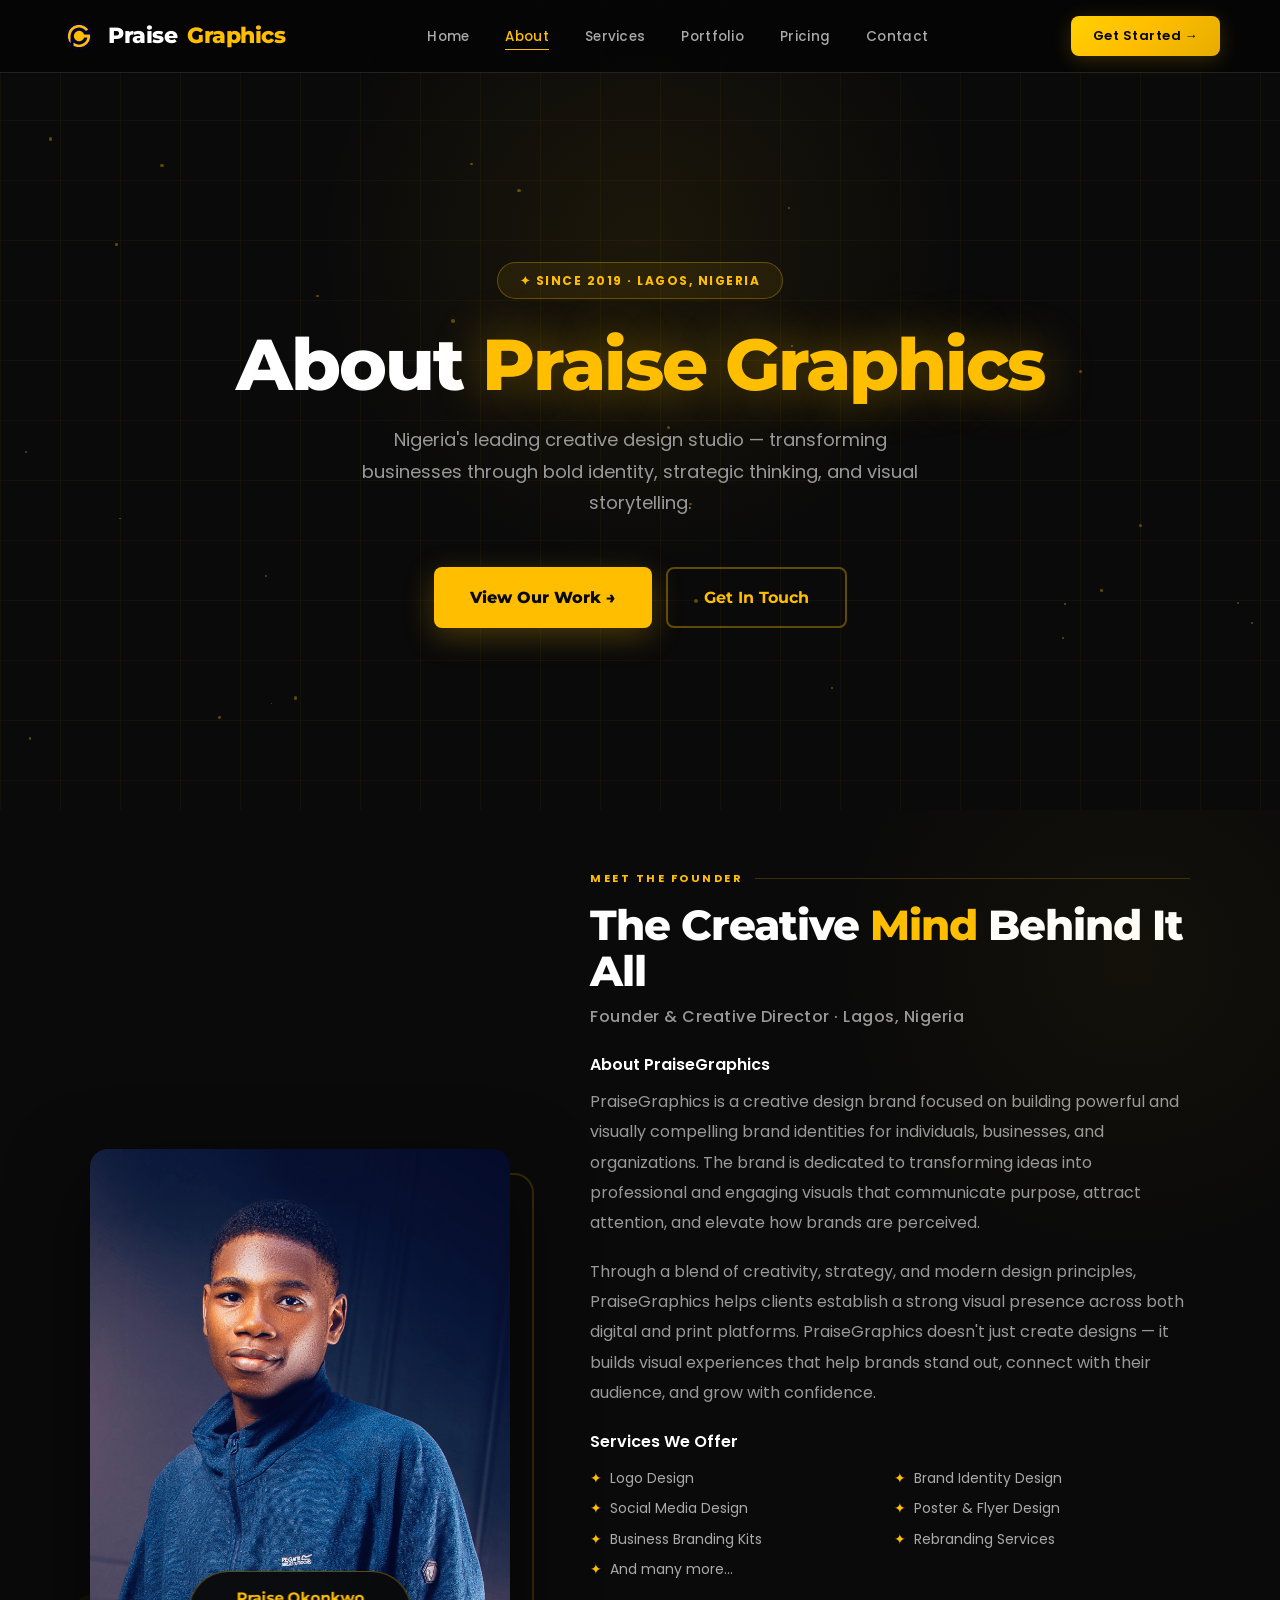
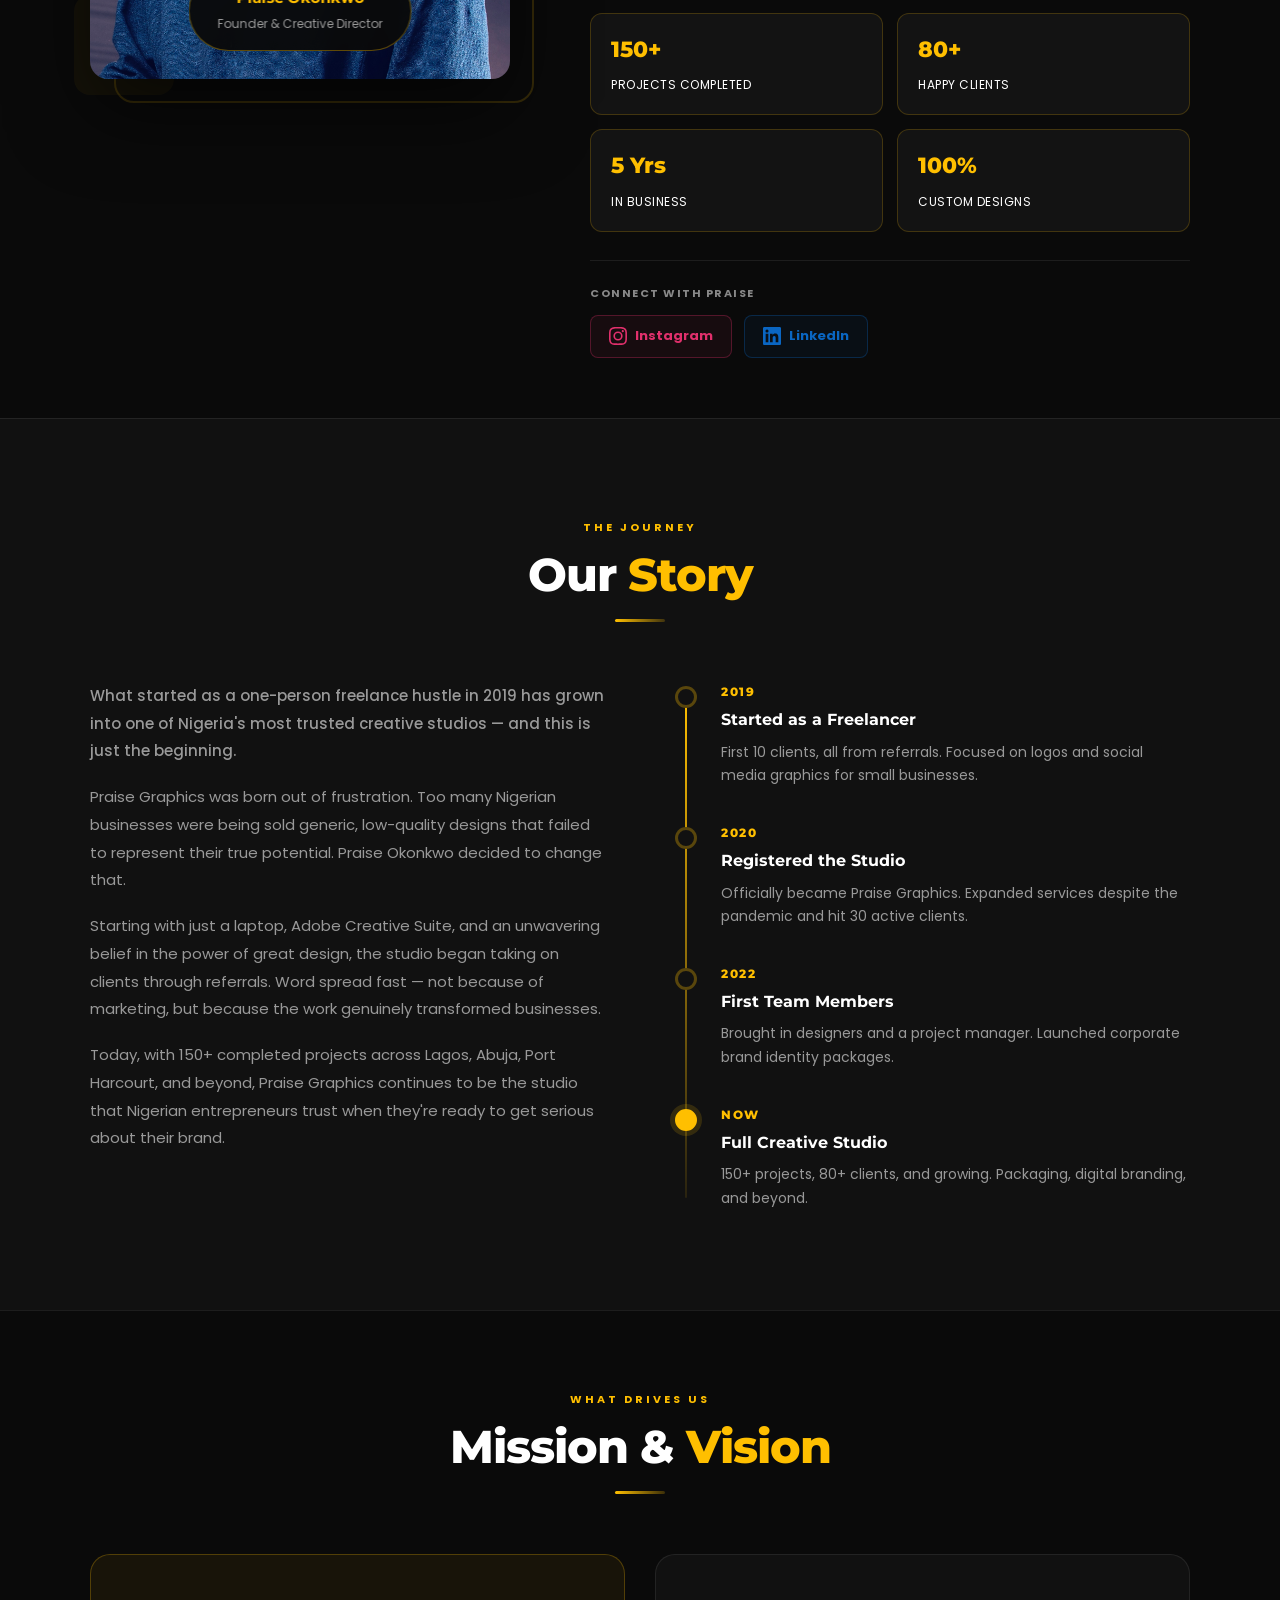
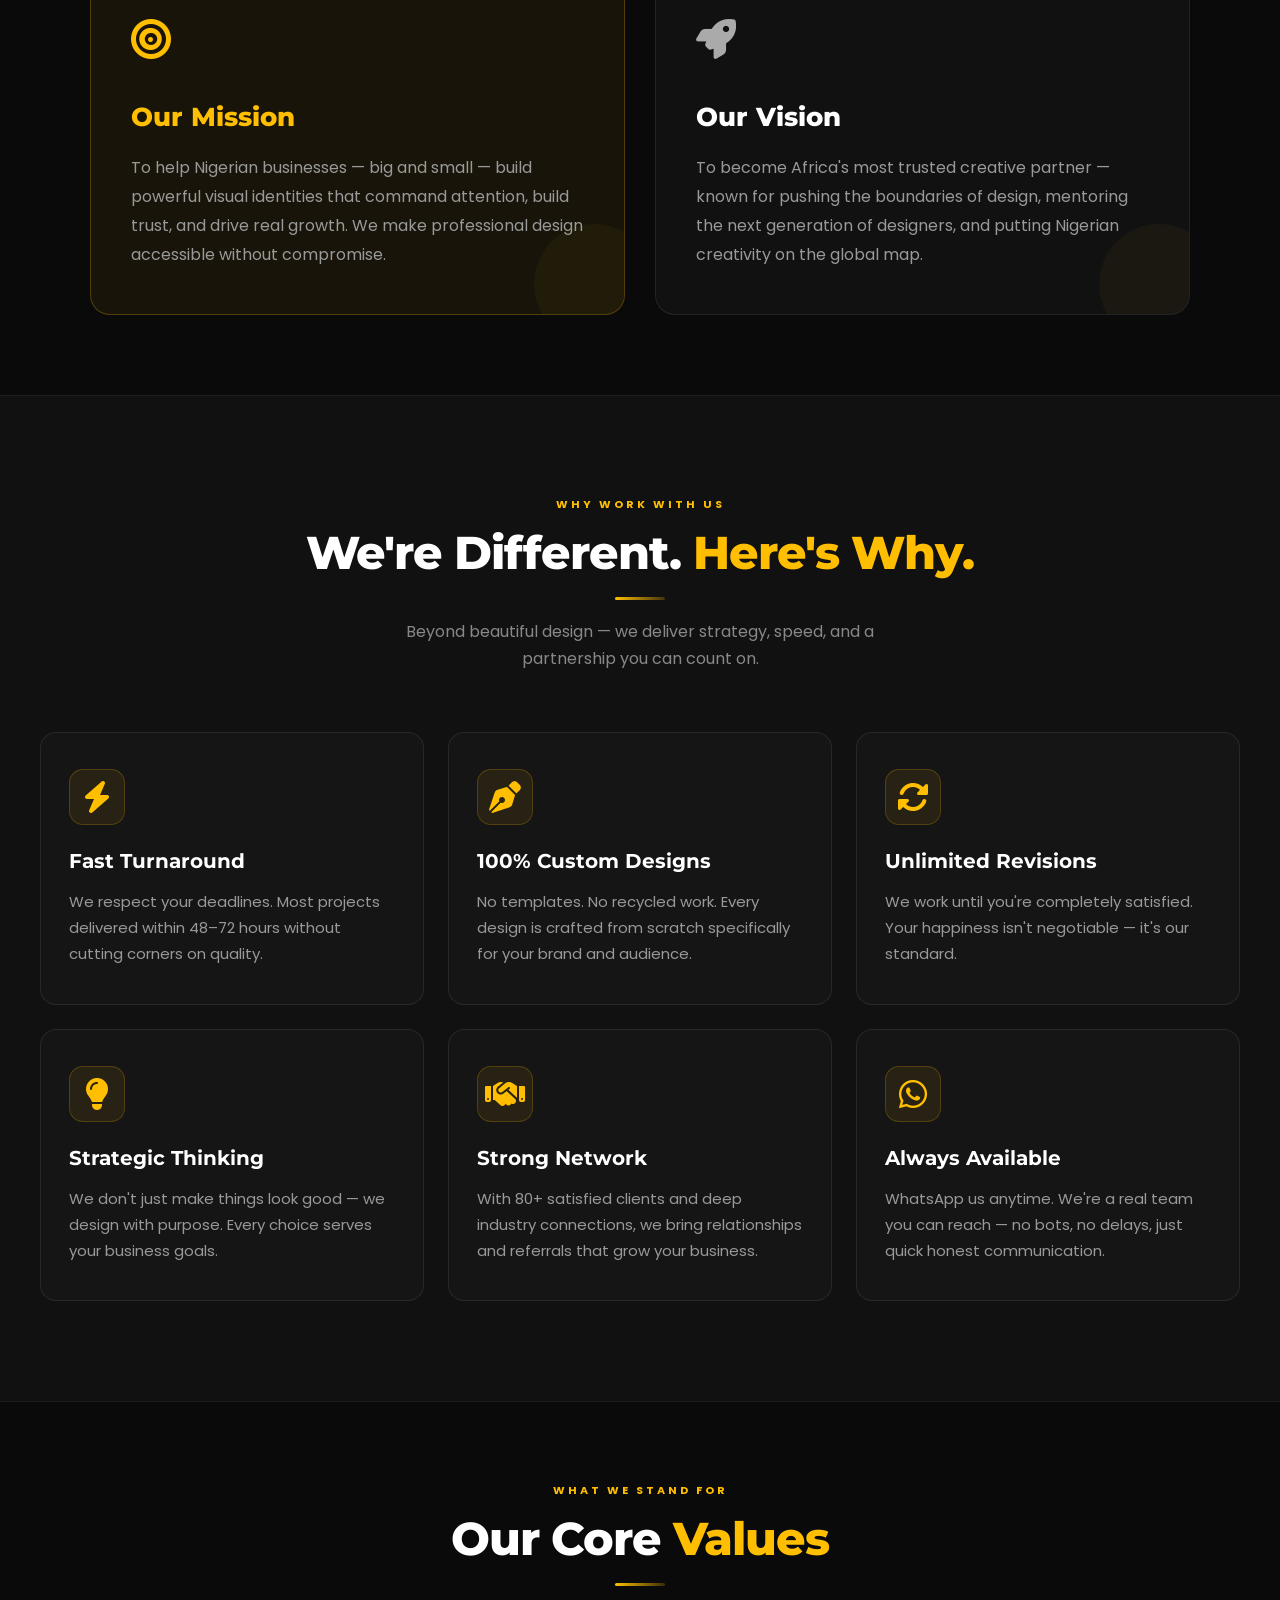
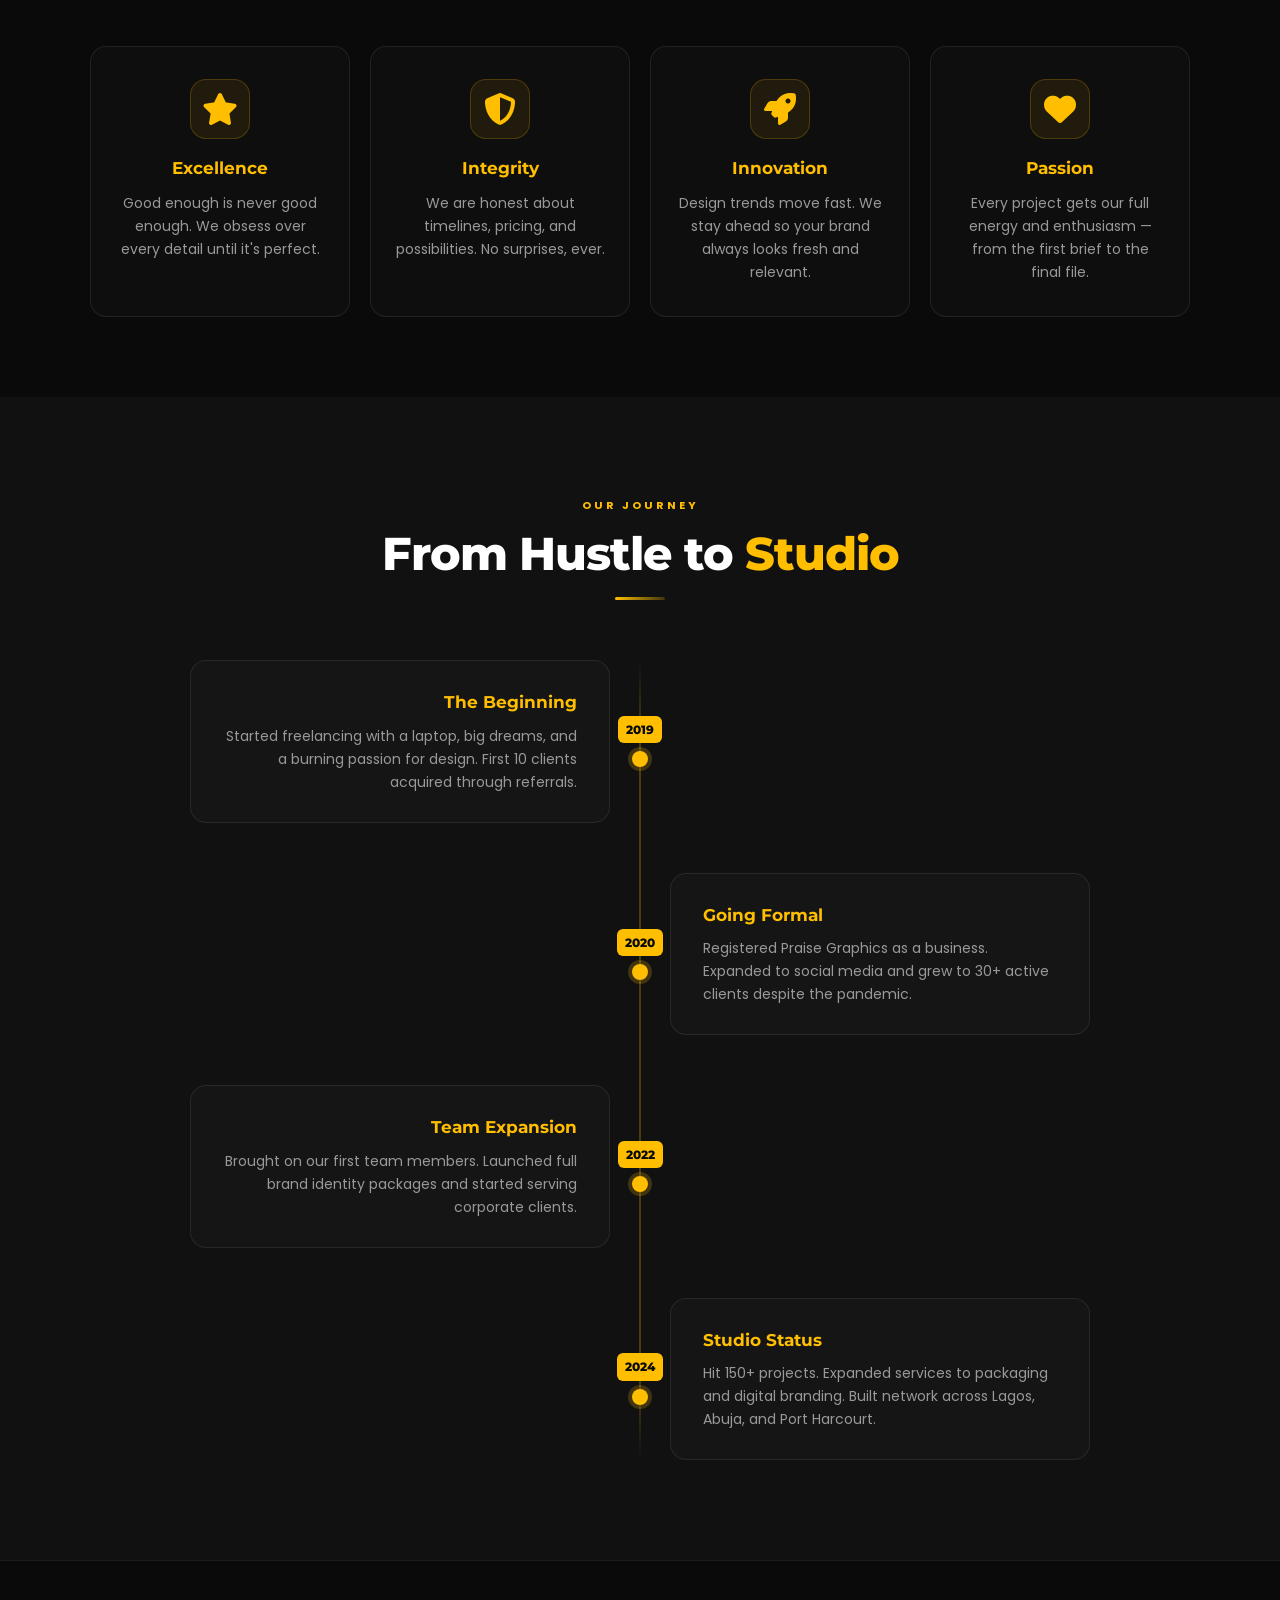
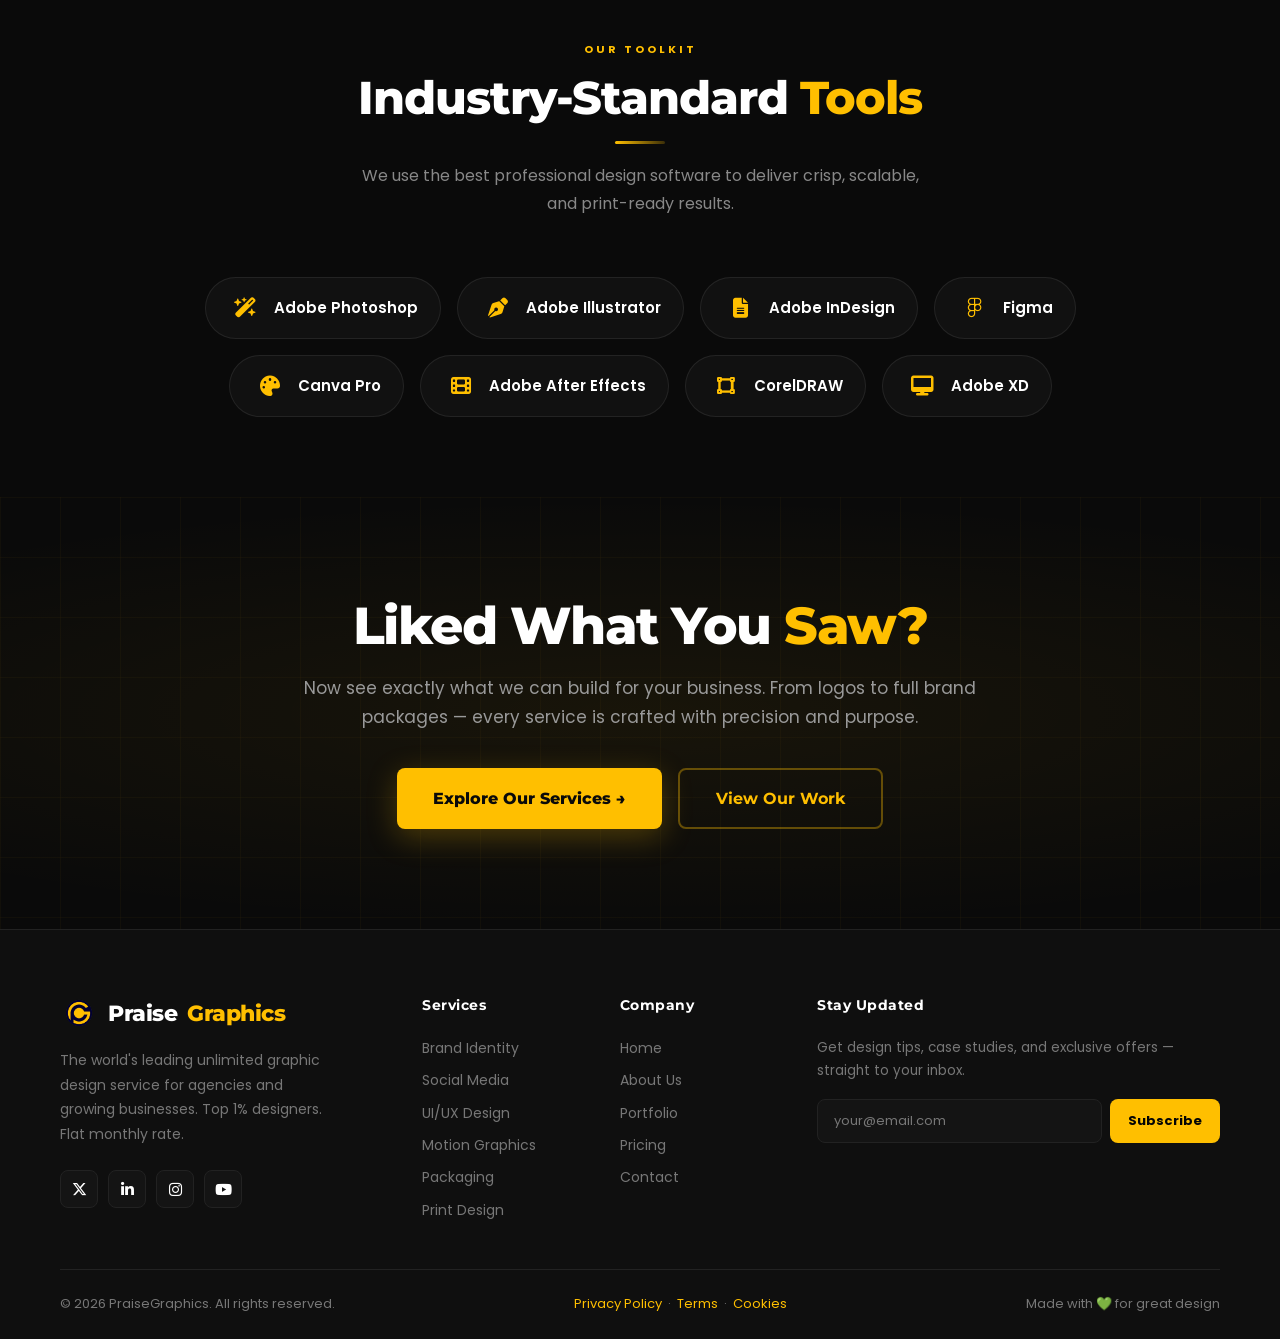
==== commit 19ba6eb4: "Updated recent work and client says section and fix navbar and footer of about page" ====
--- a/about.html
+++ b/about.html
@@ -8,8 +8,12 @@
 <link href="https://fonts.googleapis.com/css2?family=Montserrat:wght@400;500;600;700;800;900&family=Poppins:wght@300;400;500;600;700&display=swap" rel="stylesheet">
 <link rel="stylesheet" href="https://cdnjs.cloudflare.com/ajax/libs/font-awesome/6.5.0/css/all.min.css">
 <style>
-/* ── INDEX-STYLE NAVBAR ── */
+/* ── NAVBAR (same as index) ── */
+*, *::before, *::after { margin: 0; padding: 0; box-sizing: border-box; }
 .container { max-width: 1240px; margin: 0 auto; padding: 0 40px; }
+a { text-decoration: none; color: inherit; }
+ul { list-style: none; }
+
 header#site-header {
   position: fixed;
   top: 0; left: 0; right: 0;
@@ -20,6 +24,10 @@
   border-bottom: 1px solid #222222;
   transition: border-color 0.3s, box-shadow 0.3s, background 0.3s;
 }
+header#site-header.scrolled {
+  box-shadow: 0 4px 30px rgba(0,0,0,0.6);
+  border-bottom-color: rgba(255,191,0,0.2);
+}
 header#site-header nav {
   display: flex;
   align-items: center;
@@ -34,7 +42,6 @@
   font-size: 22px;
   font-weight: 800;
   letter-spacing: -0.5px;
-  text-decoration: none;
   color: #fff;
 }
 .logo-mark {
@@ -54,8 +61,6 @@
   display: flex;
   align-items: center;
   gap: 36px;
-  list-style: none;
-  margin: 0; padding: 0;
 }
 .nav-menu a {
   font-size: 13.5px;
@@ -64,7 +69,6 @@
   letter-spacing: 0.3px;
   transition: color 0.25s;
   position: relative;
-  text-decoration: none;
 }
 .nav-menu a::after {
   content: '';
@@ -78,18 +82,26 @@
 .nav-menu a:hover::after, .nav-menu a.active-nav::after { width: 100%; }
 .nav-actions { display: flex; align-items: center; gap: 12px; }
 .btn-lime {
+  display: inline-flex;
+  align-items: center;
+  gap: 8px;
+  font-family: 'Poppins', sans-serif;
+  font-size: 14px;
+  font-weight: 600;
+  letter-spacing: 0.5px;
+  padding: 14px 30px;
+  border-radius: 8px;
+  cursor: pointer;
+  transition: all 0.3s cubic-bezier(0.34, 1.56, 0.64, 1);
+  border: none;
   background: linear-gradient(135deg, #ffd000 0%, #ffbf00 45%, #e6ac00 100%);
   color: #050505;
-  font-family: 'Poppins', sans-serif;
-  font-weight: 600;
-  border-radius: 8px;
-  text-decoration: none;
-  display: inline-flex;
-  align-items: center;
-  transition: all 0.3s;
-  border: none;
-}
-.btn-lime:hover { transform: translateY(-2px); box-shadow: 0 8px 24px rgba(255,191,0,0.35); }
+  box-shadow: 0 4px 20px rgba(255,191,0,0.2);
+}
+.btn-lime:hover {
+  transform: translateY(-3px);
+  box-shadow: 0 14px 40px rgba(255,191,0,0.45);
+}
 .hamburger {
   display: none;
   flex-direction: column;
@@ -103,6 +115,7 @@
   width: 24px; height: 1.5px;
   background: #fff;
   border-radius: 2px;
+  transition: all 0.3s;
   display: block;
 }
 .mobile-nav {
@@ -123,7 +136,6 @@
   font-size: 28px;
   font-weight: 700;
   color: #fff;
-  text-decoration: none;
   transition: color 0.3s;
 }
 .mobile-nav a:hover { color: #ffbf00; }
@@ -162,30 +174,6 @@
 .reveal-delay-4{transition-delay:0.4s}
 .reveal-delay-5{transition-delay:0.5s}
 .reveal-delay-6{transition-delay:0.6s}
-
-/* ── NAV ── */
-nav{position:fixed;top:0;width:100%;background:rgba(10,10,10,0.97);backdrop-filter:blur(14px);border-bottom:1px solid var(--border2);z-index:1000;transition:box-shadow 0.3s}
-nav.scrolled{box-shadow:0 4px 30px rgba(0,0,0,0.6);border-bottom-color:var(--border)}
-.nav-container{max-width:1240px;margin:0 auto;padding:0 30px;display:flex;justify-content:space-between;align-items:center;height:72px}
-.logo-wrapper{display:flex;align-items:center;gap:12px;text-decoration:none;flex-shrink:0}
-.logo-img{width:44px;height:44px;border-radius:8px;object-fit:cover;border:2px solid var(--accent)}
-.logo-text{display:flex;flex-direction:column}
-.logo-name{font-family:'Montserrat',sans-serif;font-size:20px;font-weight:800;color:var(--accent);line-height:1}
-.logo-tagline{font-size:10px;color:var(--grey);letter-spacing:1px;margin-top:3px;text-transform:uppercase}
-.nav-menu{display:flex;gap:28px;list-style:none;align-items:center;margin:0;padding:0}
-.nav-menu a{text-decoration:none;color:#aaa;font-weight:500;font-size:13.5px;letter-spacing:0.3px;transition:color 0.3s;position:relative;white-space:nowrap}
-.nav-menu a::after{content:'';position:absolute;bottom:-4px;left:0;width:0;height:2px;background:var(--accent);transition:width 0.3s}
-.nav-menu a:hover,.nav-menu a.active{color:var(--accent)}
-.nav-menu a:hover::after,.nav-menu a.active::after{width:100%}
-.cta-nav{background:var(--accent)!important;color:#0a0a0a!important;padding:9px 20px;border-radius:6px;font-weight:700!important}
-.cta-nav::after{display:none!important}
-.cta-nav:hover{opacity:0.88;transform:translateY(-1px)}
-.menu-toggle{display:none;background:none;border:none;font-size:22px;cursor:pointer;color:var(--accent);padding:6px}
-.mobile-menu{position:fixed;top:0;left:0;width:100%;height:100vh;background:rgba(10,10,10,0.99);z-index:999;display:none;flex-direction:column;align-items:center;justify-content:center;gap:28px}
-.mobile-menu.active{display:flex}
-.mobile-menu a{font-family:'Montserrat',sans-serif;font-size:24px;font-weight:700;color:#fff;text-decoration:none;transition:color 0.3s}
-.mobile-menu a:hover{color:var(--accent)}
-.close-menu{position:absolute;top:24px;right:30px;font-size:32px;background:none;border:none;cursor:pointer;color:#fff}
 
 /* ── HERO ── */
 .hero{position:relative;min-height:90vh;display:flex;align-items:center;justify-content:center;overflow:hidden;background:var(--bg)}
@@ -360,29 +348,28 @@
 .btn-secondary{display:inline-flex;align-items:center;gap:10px;background:transparent;color:var(--accent);padding:16px 36px;border-radius:8px;border:2px solid rgba(255,191,0,0.35);font-family:'Montserrat',sans-serif;font-size:16px;font-weight:700;text-decoration:none;transition:all 0.35s}
 .btn-secondary:hover{background:rgba(255,191,0,0.07);border-color:var(--accent);transform:translateY(-3px)}
 
-/* ── HOME-STYLE FOOTER ── */
-footer { background: var(--dark, #0f0f0f); border-top: 1px solid #222; }
-.footer-top { display: grid; grid-template-columns: 2.2fr 1fr 1fr 1.3fr; gap: 60px; padding: 64px 0 48px; max-width: 1240px; margin: 0 auto; padding-left: 40px; padding-right: 40px; }
-.footer-brand .logo { margin-bottom: 16px; display: flex; align-items: center; gap: 10px; font-family: 'Montserrat', sans-serif; font-size: 22px; font-weight: 800; color: #fff; text-decoration: none; }
-.footer-brand .logo-mark { width: 38px; height: 38px; background: transparent; border-radius: 9px; display: grid; place-items: center; font-size: 13px; font-weight: 900; color: #050505; overflow: hidden; padding: 0; }
-.footer-brand .logo span { color: #ffbf00; }
+/* ── FOOTER (same as index) ── */
+footer { background: #0f0f0f; border-top: 1px solid #222; }
+.footer-top { display: grid; grid-template-columns: 2.2fr 1fr 1fr 1.3fr; gap: 60px; padding: 64px 0 48px; }
+.footer-brand .logo { margin-bottom: 16px; }
 .footer-brand-desc { font-size: 14px; color: #777; line-height: 1.75; max-width: 280px; margin-bottom: 24px; }
 .social-row { display: flex; gap: 10px; }
-.soc-btn { width: 38px; height: 38px; background: #141414; border: 1px solid #222; border-radius: 8px; display: grid; place-items: center; font-size: 15px; color: #fff; text-decoration: none; transition: all 0.3s; }
+.soc-btn { width: 38px; height: 38px; background: #141414; border: 1px solid #222; border-radius: 8px; display: grid; place-items: center; font-size: 15px; color: #fff; transition: all 0.3s; cursor: pointer; }
 .soc-btn:hover { background: #ffbf00; border-color: #ffbf00; color: #050505; transform: translateY(-2px); }
 .footer-col h5 { font-family: 'Montserrat', sans-serif; font-size: 14px; font-weight: 700; color: #fff; letter-spacing: 0.5px; margin-bottom: 20px; }
 .footer-col ul { display: flex; flex-direction: column; gap: 10px; list-style: none; padding: 0; }
-.footer-col a { font-size: 14px; color: #777; transition: color 0.25s; text-decoration: none; }
+.footer-col a { font-size: 14px; color: #777; transition: color 0.25s; display: flex; align-items: center; gap: 6px; }
 .footer-col a:hover { color: #ffbf00; }
+.footer-col a:hover::before { content: '→'; font-size: 12px; }
 .footer-contact p { font-size: 13.5px; color: #777; line-height: 1.7; margin-bottom: 16px; }
 .footer-newsletter { display: flex; flex-direction: column; gap: 10px; margin-top: 10px; }
 .newsletter-input { display: flex; gap: 8px; }
-.newsletter-input input { flex: 1; background: #141414; border: 1.5px solid #222; border-radius: 8px; padding: 11px 16px; font-size: 13px; color: #fff; font-family: 'Poppins', sans-serif; outline: none; }
+.newsletter-input input { flex: 1; background: #141414; border: 1.5px solid #222; border-radius: 8px; padding: 11px 16px; font-size: 13px; color: #fff; font-family: 'Poppins', sans-serif; outline: none; transition: border-color 0.3s; }
 .newsletter-input input:focus { border-color: #ffbf00; }
 .newsletter-input input::placeholder { color: #777; }
 .newsletter-input button { background: #ffbf00; color: #050505; border: none; border-radius: 8px; padding: 11px 18px; font-weight: 700; font-size: 13px; cursor: pointer; font-family: 'Poppins', sans-serif; transition: background 0.3s; white-space: nowrap; }
 .newsletter-input button:hover { background: #ffd000; }
-.footer-bottom { display: flex; align-items: center; justify-content: space-between; padding: 24px 40px; border-top: 1px solid #222; font-size: 13px; color: #777; flex-wrap: wrap; gap: 12px; max-width: 1240px; margin: 0 auto; }
+.footer-bottom { display: flex; align-items: center; justify-content: space-between; padding: 24px 0; border-top: 1px solid #222; font-size: 13px; color: #777; flex-wrap: wrap; gap: 12px; }
 .footer-bottom a { color: #ffbf00; }
 .footer-bottom a:hover { text-decoration: underline; }
 @media (max-width: 900px) { .footer-top { grid-template-columns: 1fr 1fr; gap: 40px; } }
@@ -403,13 +390,8 @@
   .timeline-dot{flex-direction:row;justify-content:flex-start;gap:10px;padding-left:4px}
   .timeline-empty{display:none}
   .timeline-item:nth-child(odd) .timeline-content:first-child{text-align:left}
-  .footer-top{grid-template-columns:1fr;gap:30px;text-align:center}
-  .footer-logo-wrap{justify-content:center}
-  .footer-col ul{text-align:center}
 }
 @media(max-width:768px){
-  .nav-menu{display:none}
-  .menu-toggle{display:block}
   .hero-inner{padding:120px 20px 80px}
   .hero-stats{flex-direction:column;gap:24px;padding:24px 30px}
   .hero-divider{width:50px;height:1px}
@@ -426,29 +408,7 @@
 </head>
 <body>
 
-<header id="site-header">
-  <nav class="container">
-    <a href="index.html" class="logo">
-      <div class="logo-mark" style="overflow:hidden;padding:0;"><img src="gallery/1714665825236.png" alt="PG" style="width:100%;height:100%;object-fit:cover;border-radius:9px;"></div>
-      Praise<span>Graphics</span>
-    </a>
-    <ul class="nav-menu">
-      <li><a href="index.html">Home</a></li>
-      <li><a href="about.html" class="active-nav">About</a></li>
-      <li><a href="index.html#services">Services</a></li>
-      <li><a href="portfolio.html">Portfolio</a></li>
-      <li><a href="index.html#pricing">Pricing</a></li>
-      <li><a href="index.html#contact">Contact</a></li>
-    </ul>
-    <div class="nav-actions">
-      <a href="index.html#cta" class="btn btn-lime" style="padding:10px 22px;font-size:13px;">Get Started →</a>
-    </div>
-    <button class="hamburger" id="hamBtn" onclick="toggleMobile()" aria-label="Menu">
-      <span></span><span></span><span></span>
-    </button>
-  </nav>
-</header>
-
+<!-- MOBILE NAV OVERLAY -->
 <div class="mobile-nav" id="mobileNav">
   <a href="index.html" onclick="closeMobile()">Home</a>
   <a href="about.html" onclick="closeMobile()">About</a>
@@ -458,6 +418,33 @@
   <a href="index.html#contact" onclick="closeMobile()">Contact</a>
   <a href="index.html#cta" class="btn btn-lime" onclick="closeMobile()">Get Started</a>
 </div>
+
+<!-- HEADER -->
+<header id="site-header">
+  <nav class="container">
+    <a href="index.html" class="logo">
+      <div class="logo-mark" style="overflow:hidden;padding:0;"><img src="gallery/1714665825236.png" alt="PG" style="width:100%;height:100%;object-fit:cover;border-radius:9px;"></div>
+      Praise<span>Graphics</span>
+    </a>
+
+    <ul class="nav-menu">
+      <li><a href="index.html">Home</a></li>
+      <li><a href="about.html" class="active-nav">About</a></li>
+      <li><a href="index.html#services">Services</a></li>
+      <li><a href="portfolio.html">Portfolio</a></li>
+      <li><a href="index.html#pricing">Pricing</a></li>
+      <li><a href="index.html#contact">Contact</a></li>
+    </ul>
+
+    <div class="nav-actions">
+      <a href="index.html#cta" class="btn btn-lime" style="padding:10px 22px;font-size:13px;">Get Started →</a>
+    </div>
+
+    <button class="hamburger" id="hamBtn" onclick="toggleMobile()" aria-label="Menu">
+      <span></span><span></span><span></span>
+    </button>
+  </nav>
+</header>
 
 <!-- ══ HERO ══ -->
 <section class="hero">
@@ -706,9 +693,9 @@
   <div class="container">
     <div class="footer-top">
       <div class="footer-brand">
-        <a href="index.html" class="logo">
+        <a href="index.html" class="logo" style="margin-bottom:16px;display:inline-flex;">
           <div class="logo-mark" style="overflow:hidden;padding:0;"><img src="gallery/1714665825236.png" alt="PG" style="width:100%;height:100%;object-fit:cover;border-radius:9px;"></div>
-          Graphics<span>Zoo</span>
+          Praise<span>Graphics</span>
         </a>
         <p class="footer-brand-desc">The world's leading unlimited graphic design service for agencies and growing businesses. Top 1% designers. Flat monthly rate.</p>
         <div class="social-row">
@@ -718,6 +705,7 @@
           <a class="soc-btn" href="#" aria-label="YouTube"><i class="fa-brands fa-youtube"></i></a>
         </div>
       </div>
+
       <div class="footer-col">
         <h5>Services</h5>
         <ul>
@@ -729,6 +717,7 @@
           <li><a href="#">Print Design</a></li>
         </ul>
       </div>
+
       <div class="footer-col">
         <h5>Company</h5>
         <ul>
@@ -739,6 +728,7 @@
           <li><a href="index.html#contact">Contact</a></li>
         </ul>
       </div>
+
       <div class="footer-col footer-contact">
         <h5>Stay Updated</h5>
         <p>Get design tips, case studies, and exclusive offers — straight to your inbox.</p>
@@ -750,6 +740,7 @@
         </div>
       </div>
     </div>
+
     <div class="footer-bottom">
       <span>© 2026 PraiseGraphics. All rights reserved.</span>
       <span>
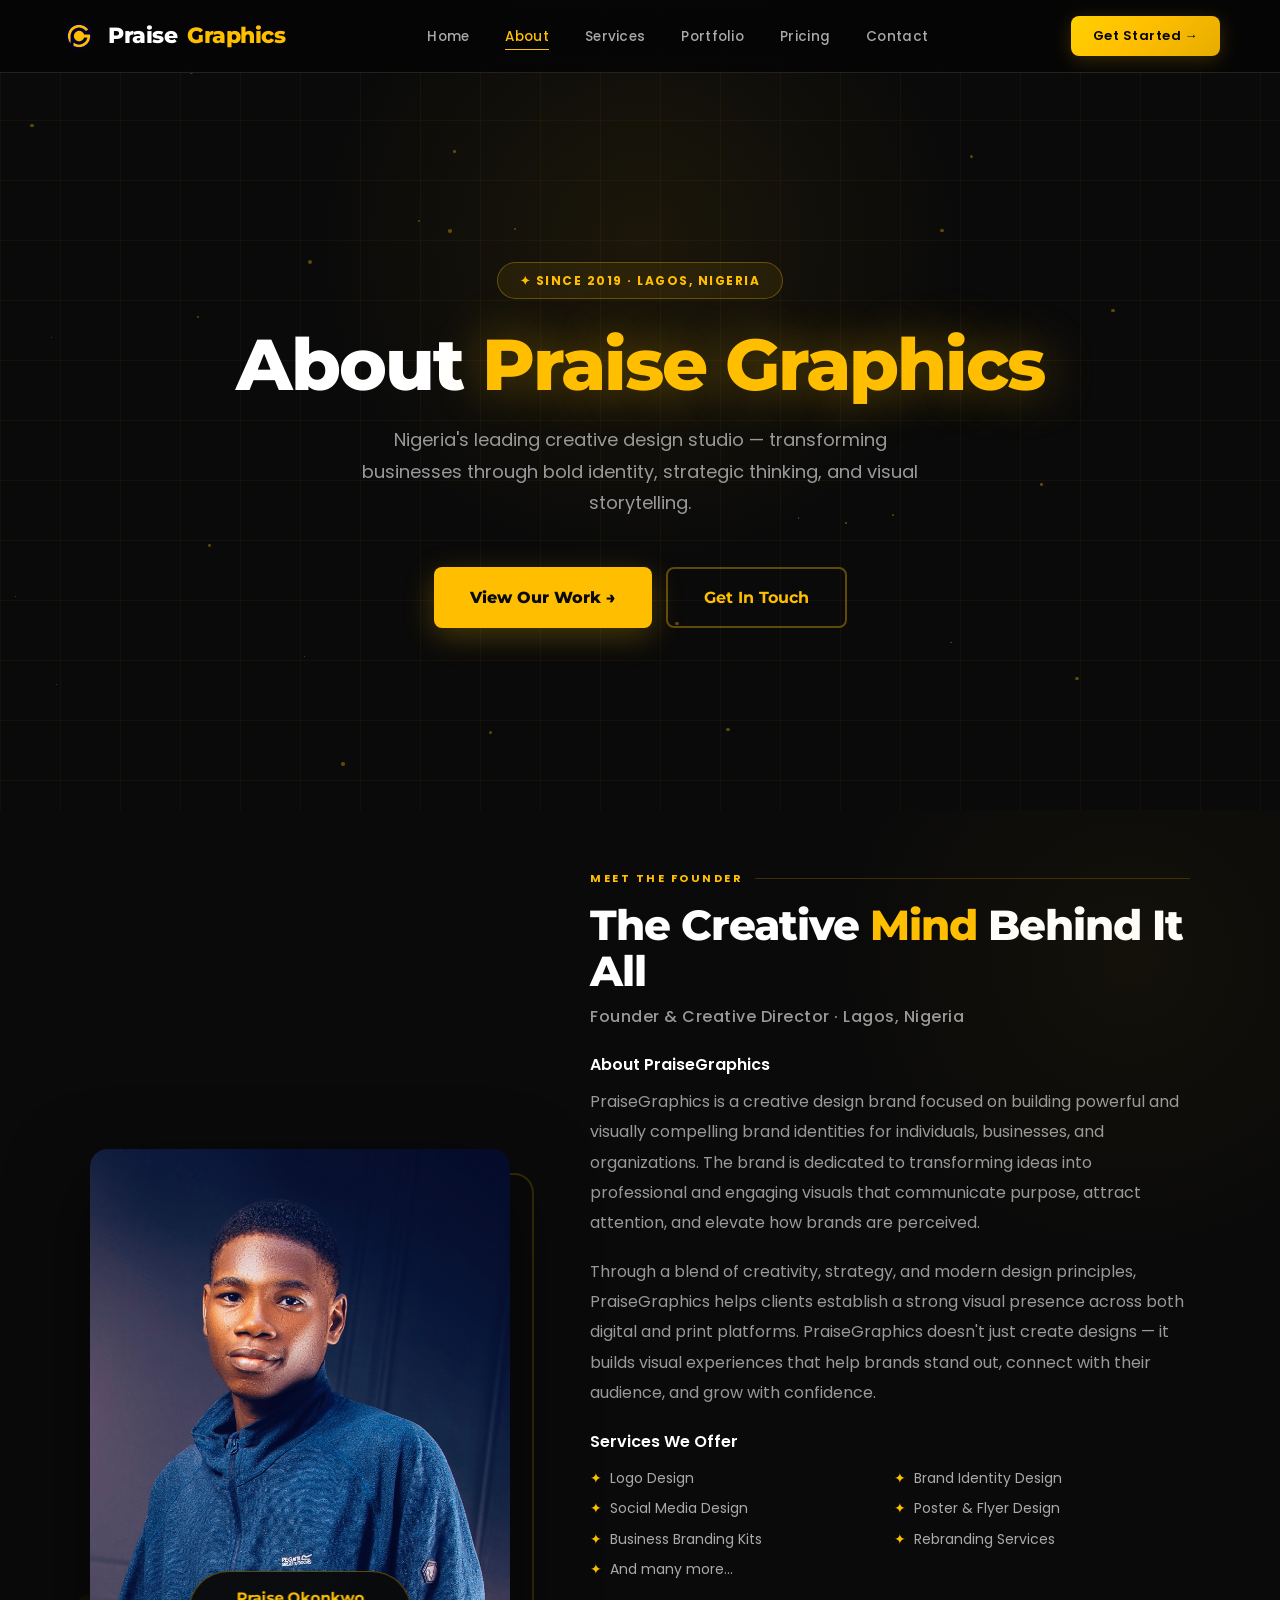
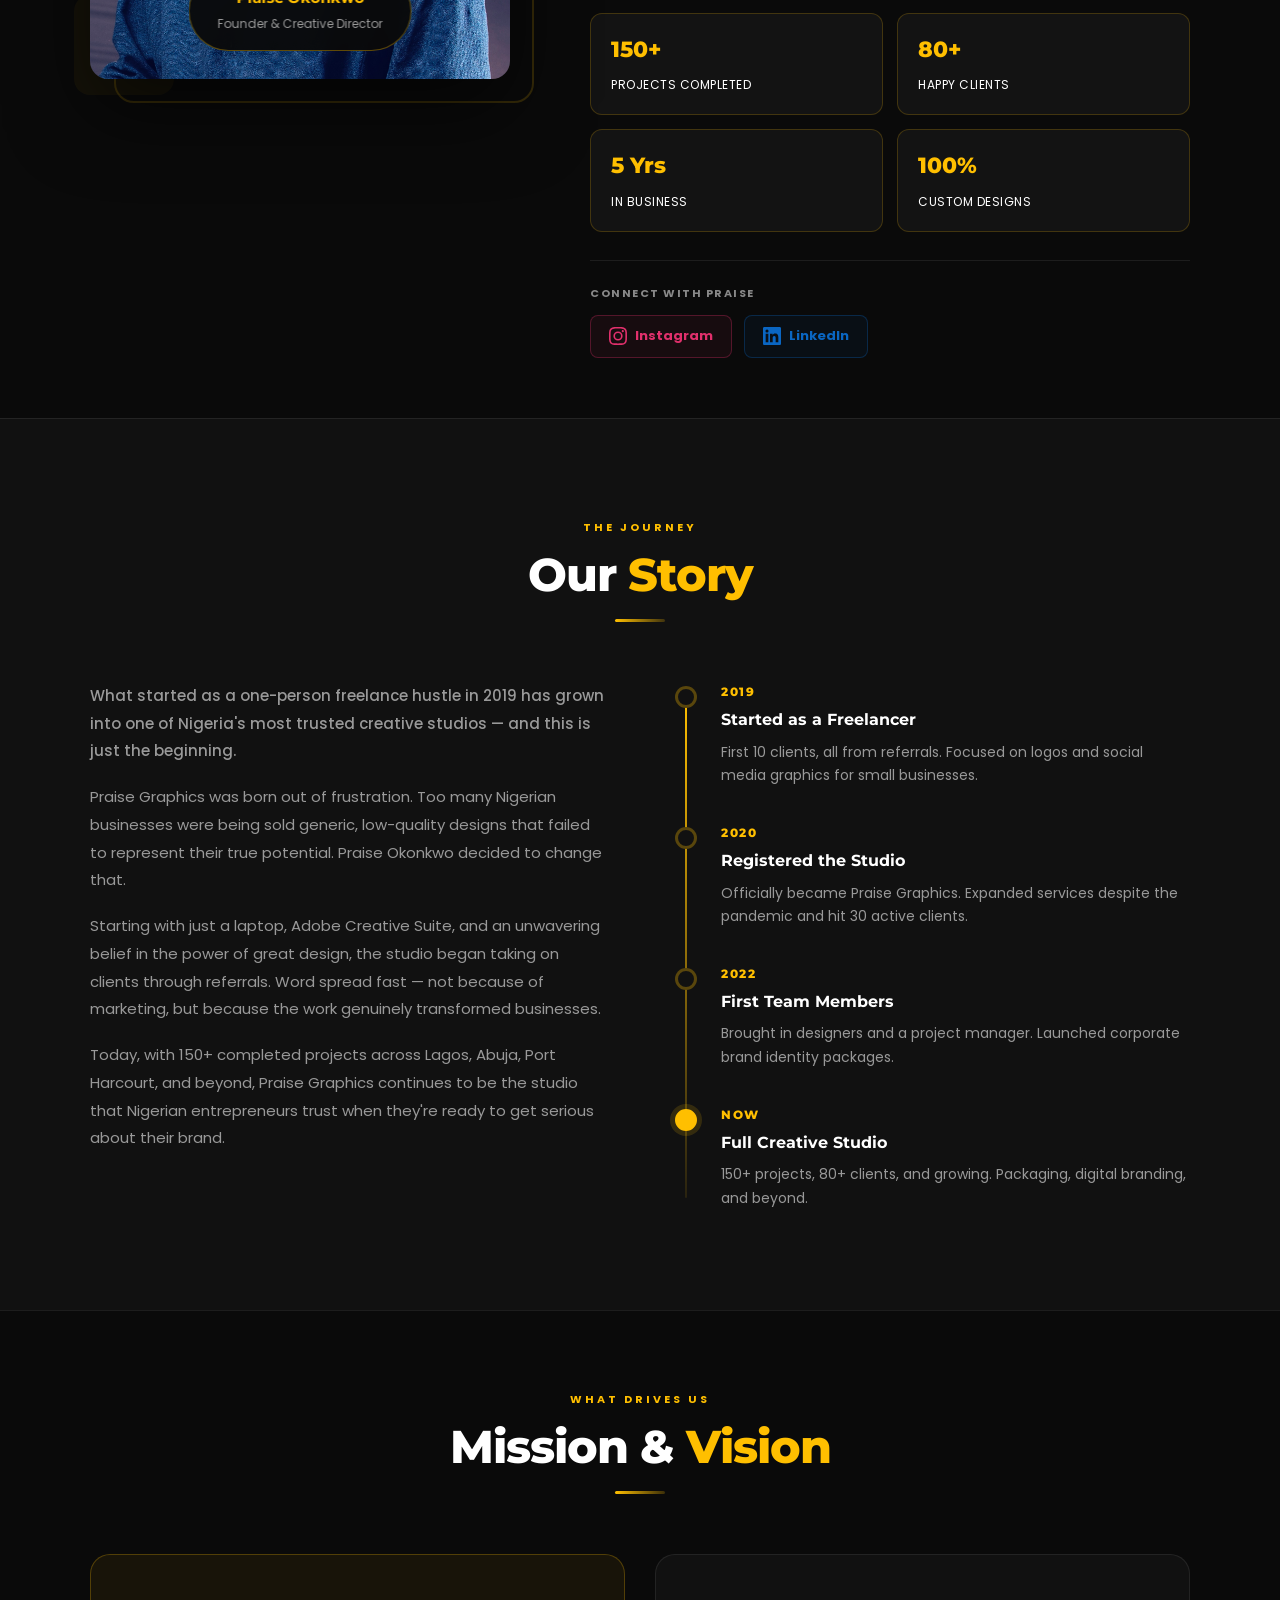
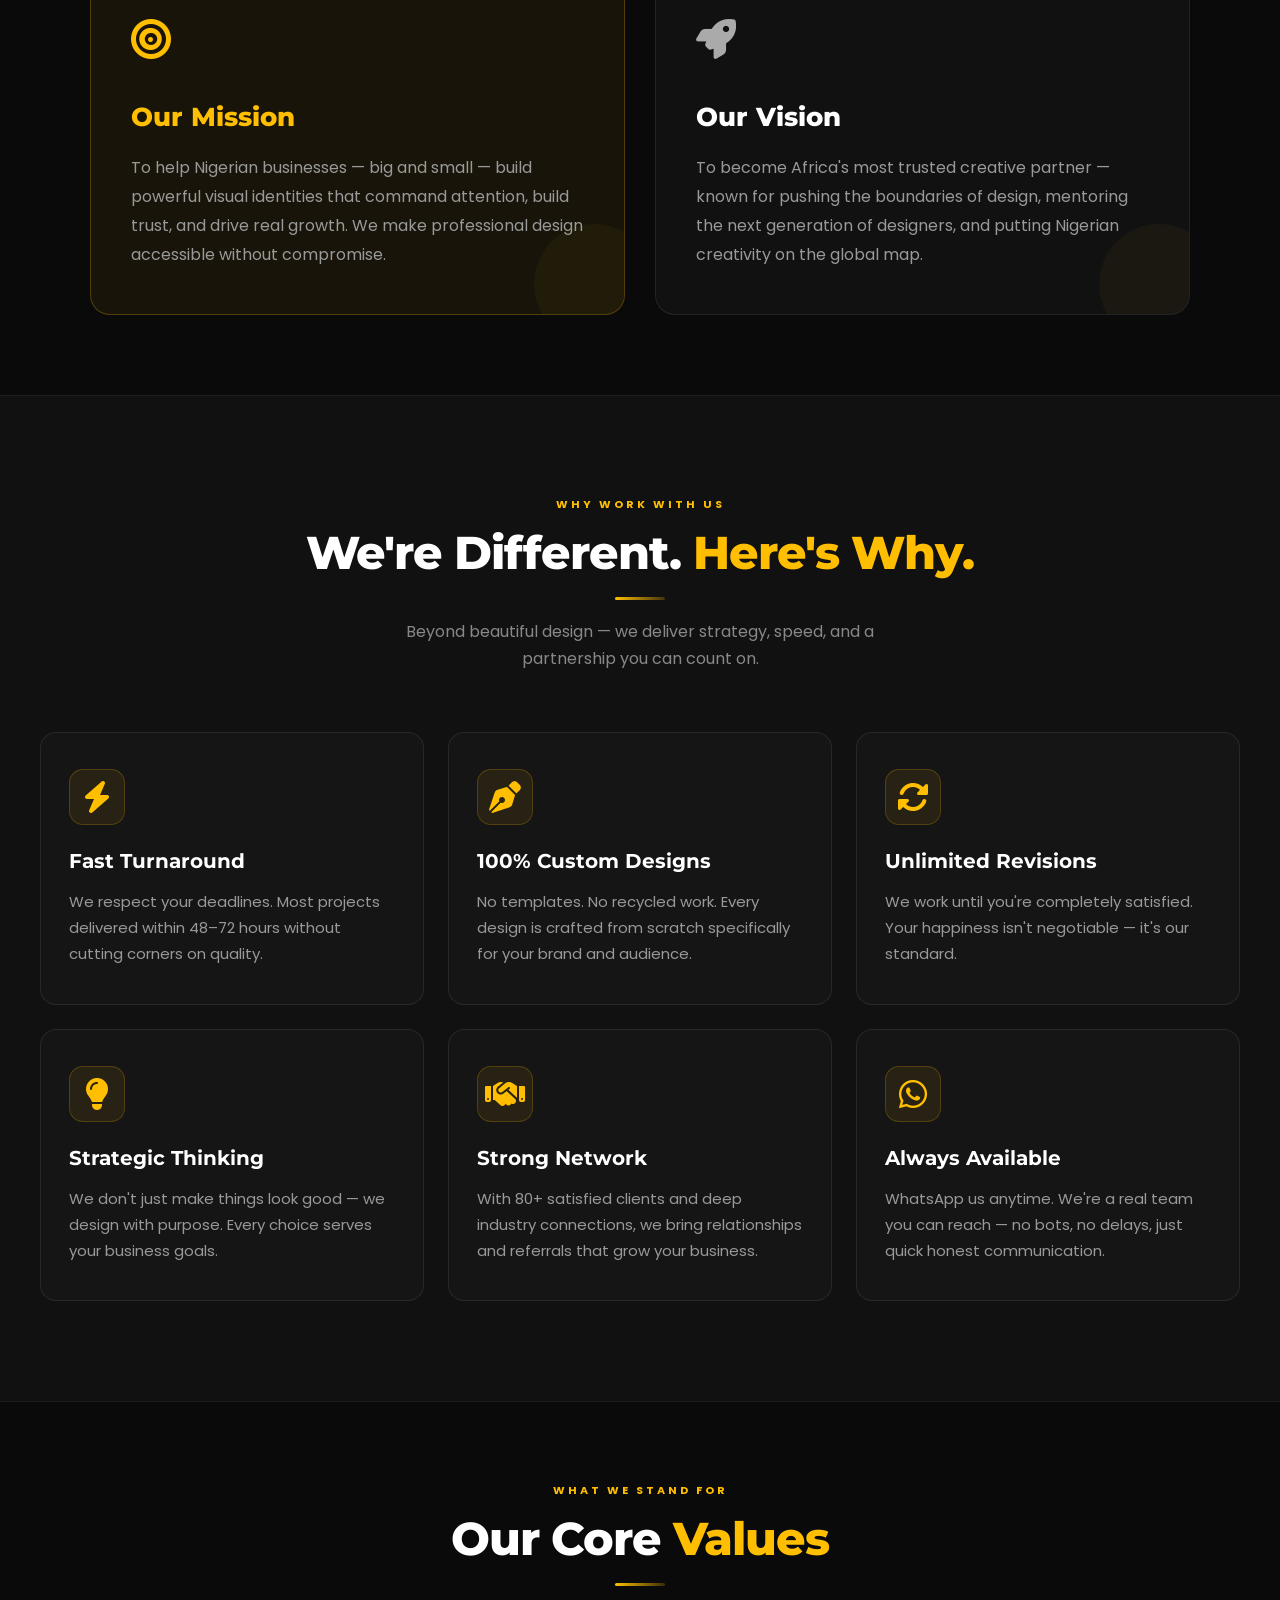
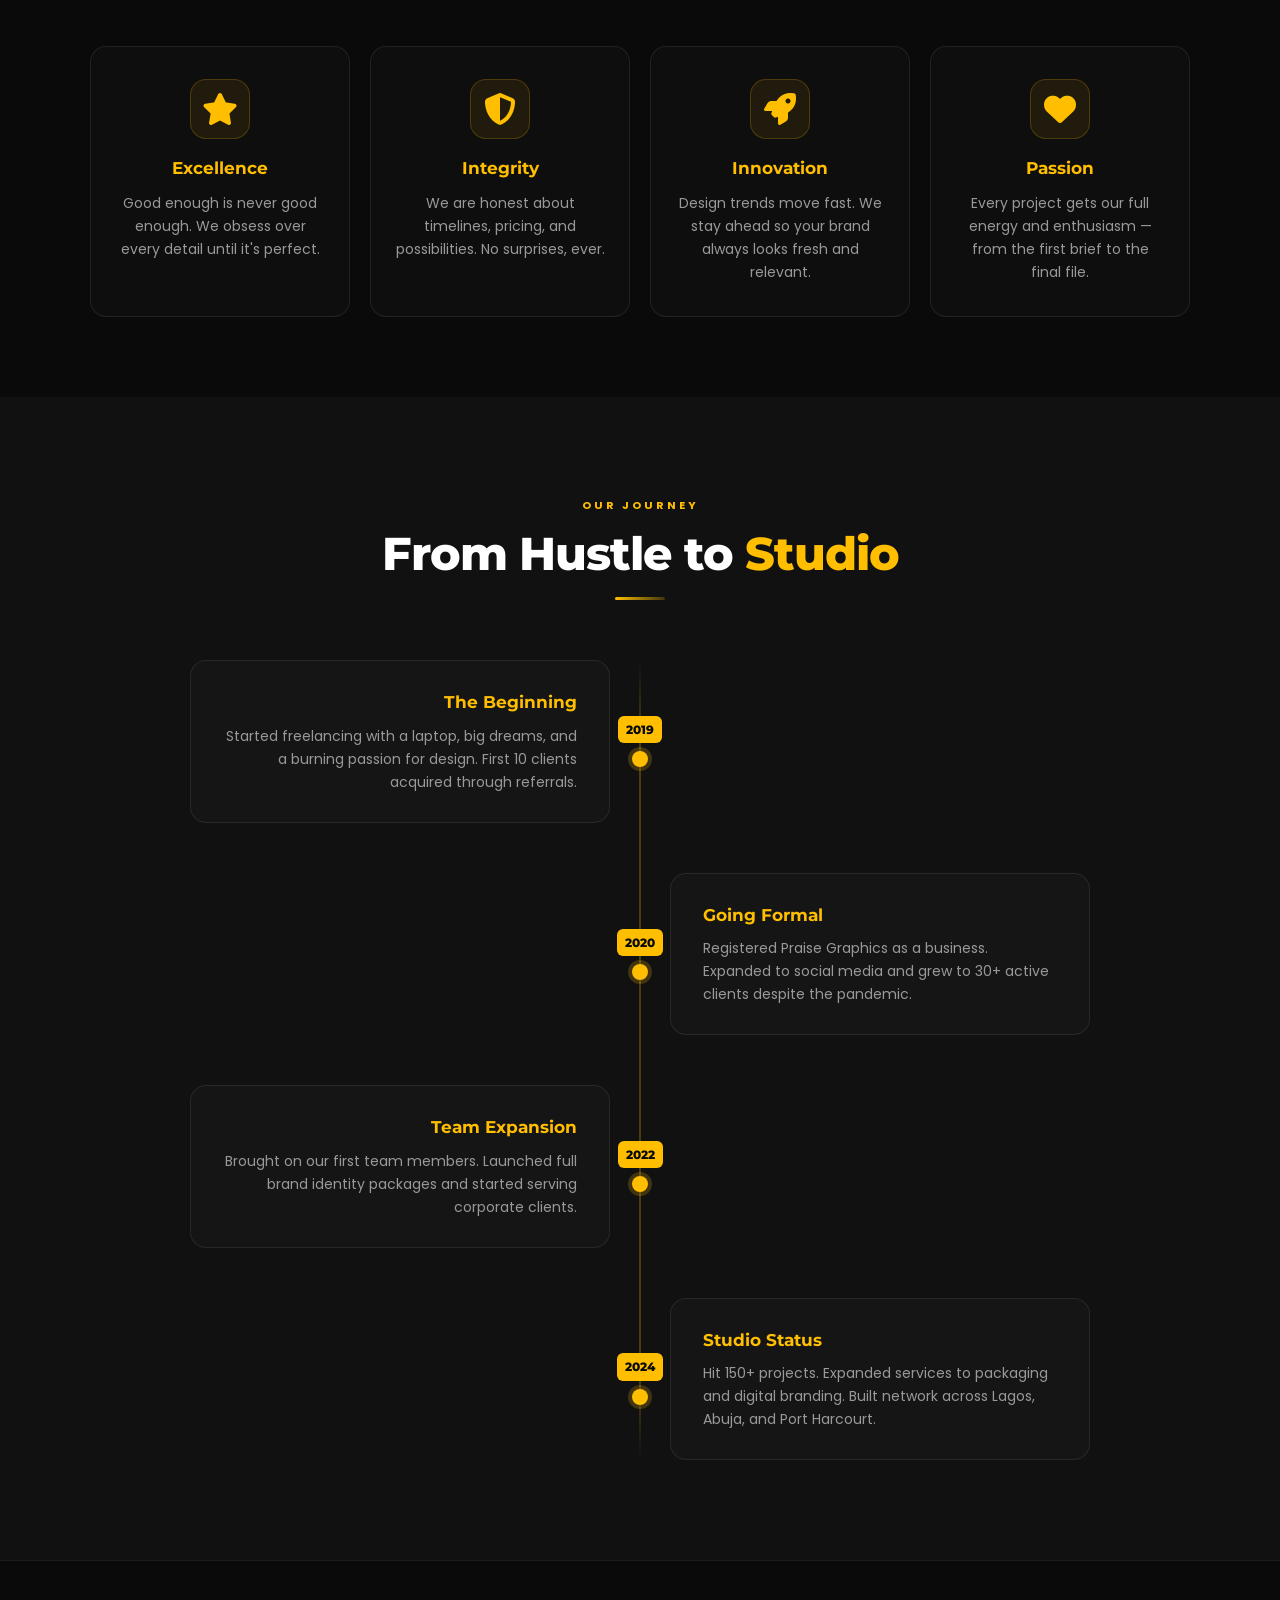
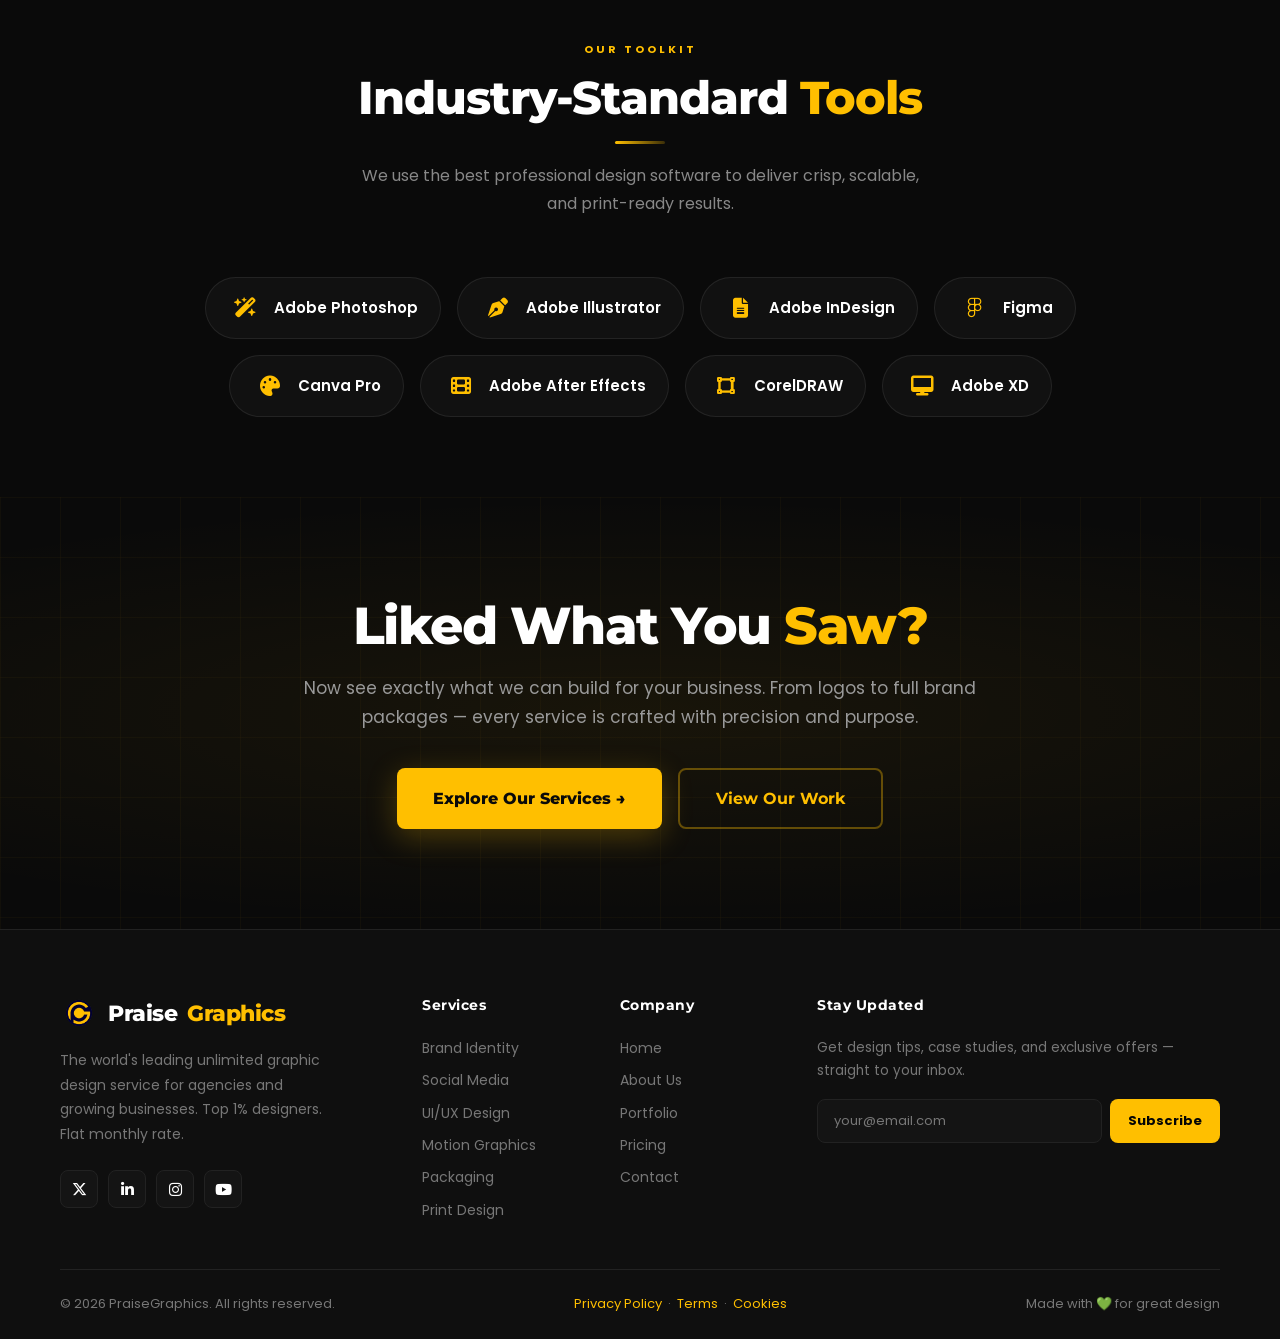
==== commit 947c5890: "make responsive website and fex navbar" ====
--- a/about.html
+++ b/about.html
@@ -139,9 +139,10 @@
   transition: color 0.3s;
 }
 .mobile-nav a:hover { color: #ffbf00; }
-@media (max-width: 768px) {
-  .nav-menu, .nav-actions { display: none; }
-  .hamburger { display: flex; }
+.mobile-nav .btn-lime {
+  font-size: 15px;
+  padding: 12px 28px;
+  border-radius: 8px;
 }
 
 /* ── ORIGINAL STYLES ── */
@@ -392,17 +393,107 @@
   .timeline-item:nth-child(odd) .timeline-content:first-child{text-align:left}
 }
 @media(max-width:768px){
-  .hero-inner{padding:120px 20px 80px}
-  .hero-stats{flex-direction:column;gap:24px;padding:24px 30px}
-  .hero-divider{width:50px;height:1px}
-  .founder,.why-us,.timeline,.testimonials,.cta-section,.values,.tools,.mission-vision{padding:60px 20px}
-  .why-grid{grid-template-columns:1fr}
-  .values-grid{grid-template-columns:1fr 1fr}
-  .why-icon{width:48px;height:48px;font-size:24px}
-}
+  html, body { overflow-x: hidden; max-width: 100vw; }
+  .container { padding: 0 18px; }
+
+  /* NAV */
+  .nav-menu, .nav-actions { display: none; }
+  .hamburger { display: flex; }
+  .logo { font-size: 18px; }
+  .logo-mark { width: 32px; height: 32px; }
+
+  /* HERO */
+  .hero { min-height: auto; }
+  .hero-inner { padding: 110px 0 60px; }
+  .hero h1 { font-size: clamp(30px, 8vw, 48px); letter-spacing: -1px; }
+  .hero-desc { font-size: 15px; }
+  .hero-stats { flex-direction: column; gap: 20px; padding: 20px 24px; }
+  .hero-divider { width: 50px; height: 1px; }
+
+  /* FOUNDER */
+  .founder { padding: 60px 0; }
+  .founder-content { grid-template-columns: 1fr; gap: 40px; }
+  .founder-img-wrap { max-width: 100%; }
+  .founder-image { height: 320px; }
+  .founder-highlights { grid-template-columns: 1fr 1fr; }
+  .founder-social-links { flex-wrap: wrap; }
+
+  /* STORY */
+  .our-story { padding: 60px 0; }
+  .story-grid { grid-template-columns: 1fr; gap: 40px; }
+
+  /* MISSION VISION */
+  .mission-vision { padding: 60px 0; }
+  .mv-grid { grid-template-columns: 1fr; }
+  .mv-card { padding: 32px 24px; }
+
+  /* WHY US */
+  .why-us { padding: 60px 0; }
+  .why-grid { grid-template-columns: 1fr; }
+  .why-icon { width: 48px; height: 48px; font-size: 22px; }
+  .why-card { padding: 28px 22px; }
+
+  /* VALUES */
+  .values { padding: 60px 0; }
+  .values-grid { grid-template-columns: 1fr 1fr; gap: 14px; }
+  .value-pill { padding: 24px 16px; }
+
+  /* TIMELINE */
+  .timeline { padding: 60px 0; }
+  .timeline-track::before { display: none; }
+  .timeline-item { grid-template-columns: 1fr; gap: 8px; }
+  .timeline-dot { flex-direction: row; justify-content: flex-start; gap: 10px; }
+  .timeline-empty { display: none; }
+  .timeline-item:nth-child(odd) .timeline-content:first-child { text-align: left; }
+  .timeline-content { padding: 20px; }
+
+  /* TOOLS */
+  .tools { padding: 60px 0; }
+  .tools-grid { gap: 10px; }
+  .tool-badge { padding: 10px 16px; }
+
+  /* CTA */
+  .cta-section { padding: 60px 0; }
+  .cta-inner h2 { font-size: clamp(26px, 7vw, 40px); }
+  .btn-wrap { flex-direction: column; align-items: center; }
+  .btn-primary, .btn-secondary { width: 100%; max-width: 320px; justify-content: center; }
+
+  /* FOOTER */
+  .footer-top { grid-template-columns: 1fr; gap: 28px; padding: 48px 0 32px; }
+  .footer-bottom { flex-direction: column; text-align: center; gap: 8px; padding: 20px 0; }
+  .newsletter-input { flex-direction: column; }
+  .newsletter-input input, .newsletter-input button { width: 100%; }
+}
+
 @media(max-width:480px){
-  .values-grid{grid-template-columns:1fr}
-  .founder-highlights{grid-template-columns:1fr 1fr}
+  .container { padding: 0 14px; }
+  .logo { font-size: 16px; }
+
+  /* HERO */
+  .hero h1 { font-size: clamp(26px, 9vw, 36px); }
+  .hero-desc { font-size: 14px; }
+
+  /* FOUNDER */
+  .founder-image { height: 260px; }
+  .founder-highlights { grid-template-columns: 1fr 1fr; gap: 10px; }
+  .highlight-item { padding: 14px 12px; }
+  .highlight-item strong { font-size: 18px; }
+
+  /* VALUES */
+  .values-grid { grid-template-columns: 1fr; }
+  .value-pill { padding: 20px 16px; }
+
+  /* WHY */
+  .why-card { padding: 22px 16px; }
+  .why-card h3 { font-size: 17px; }
+
+  /* TOOLS */
+  .tool-badge { padding: 8px 14px; }
+  .tool-name { font-size: 13px; }
+
+  /* MOBILE NAV */
+  .mobile-nav a { font-size: 22px; }
+  .mobile-nav { gap: 22px; }
 }
 </style>
 </head>
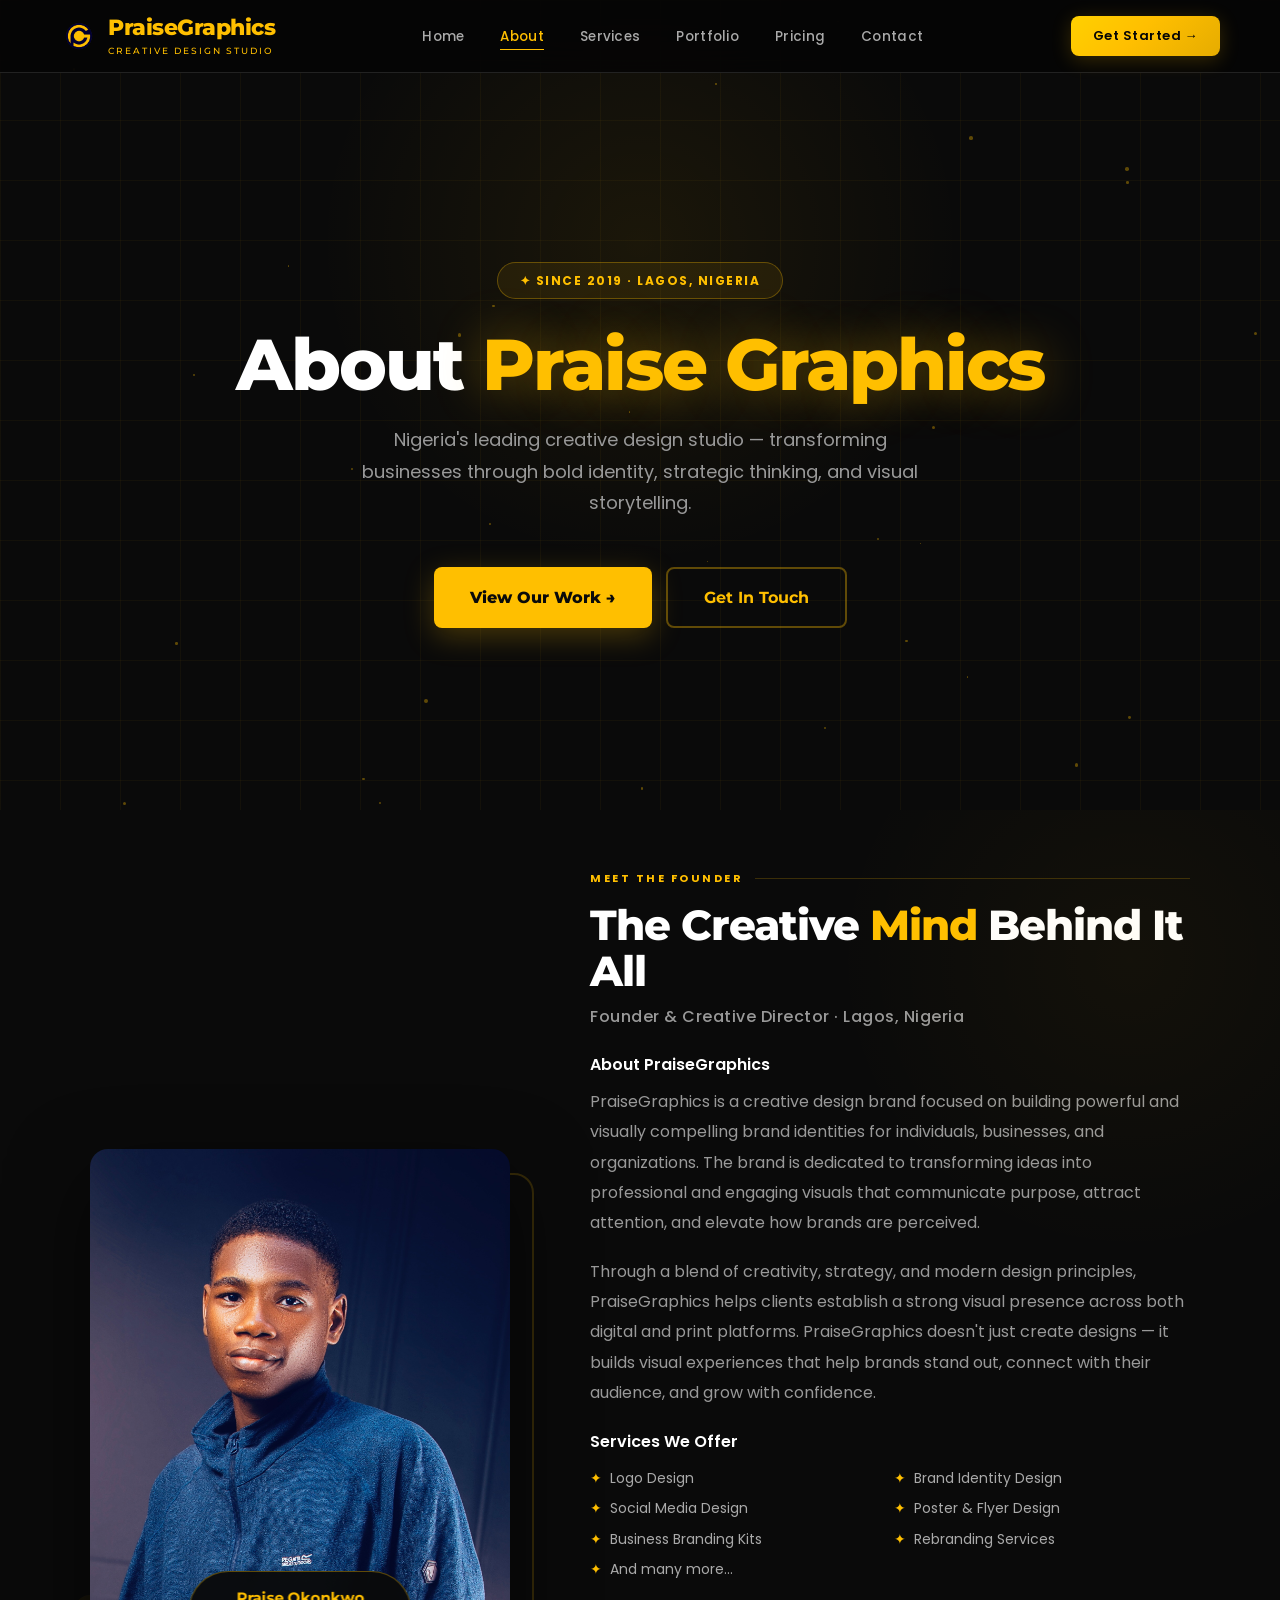
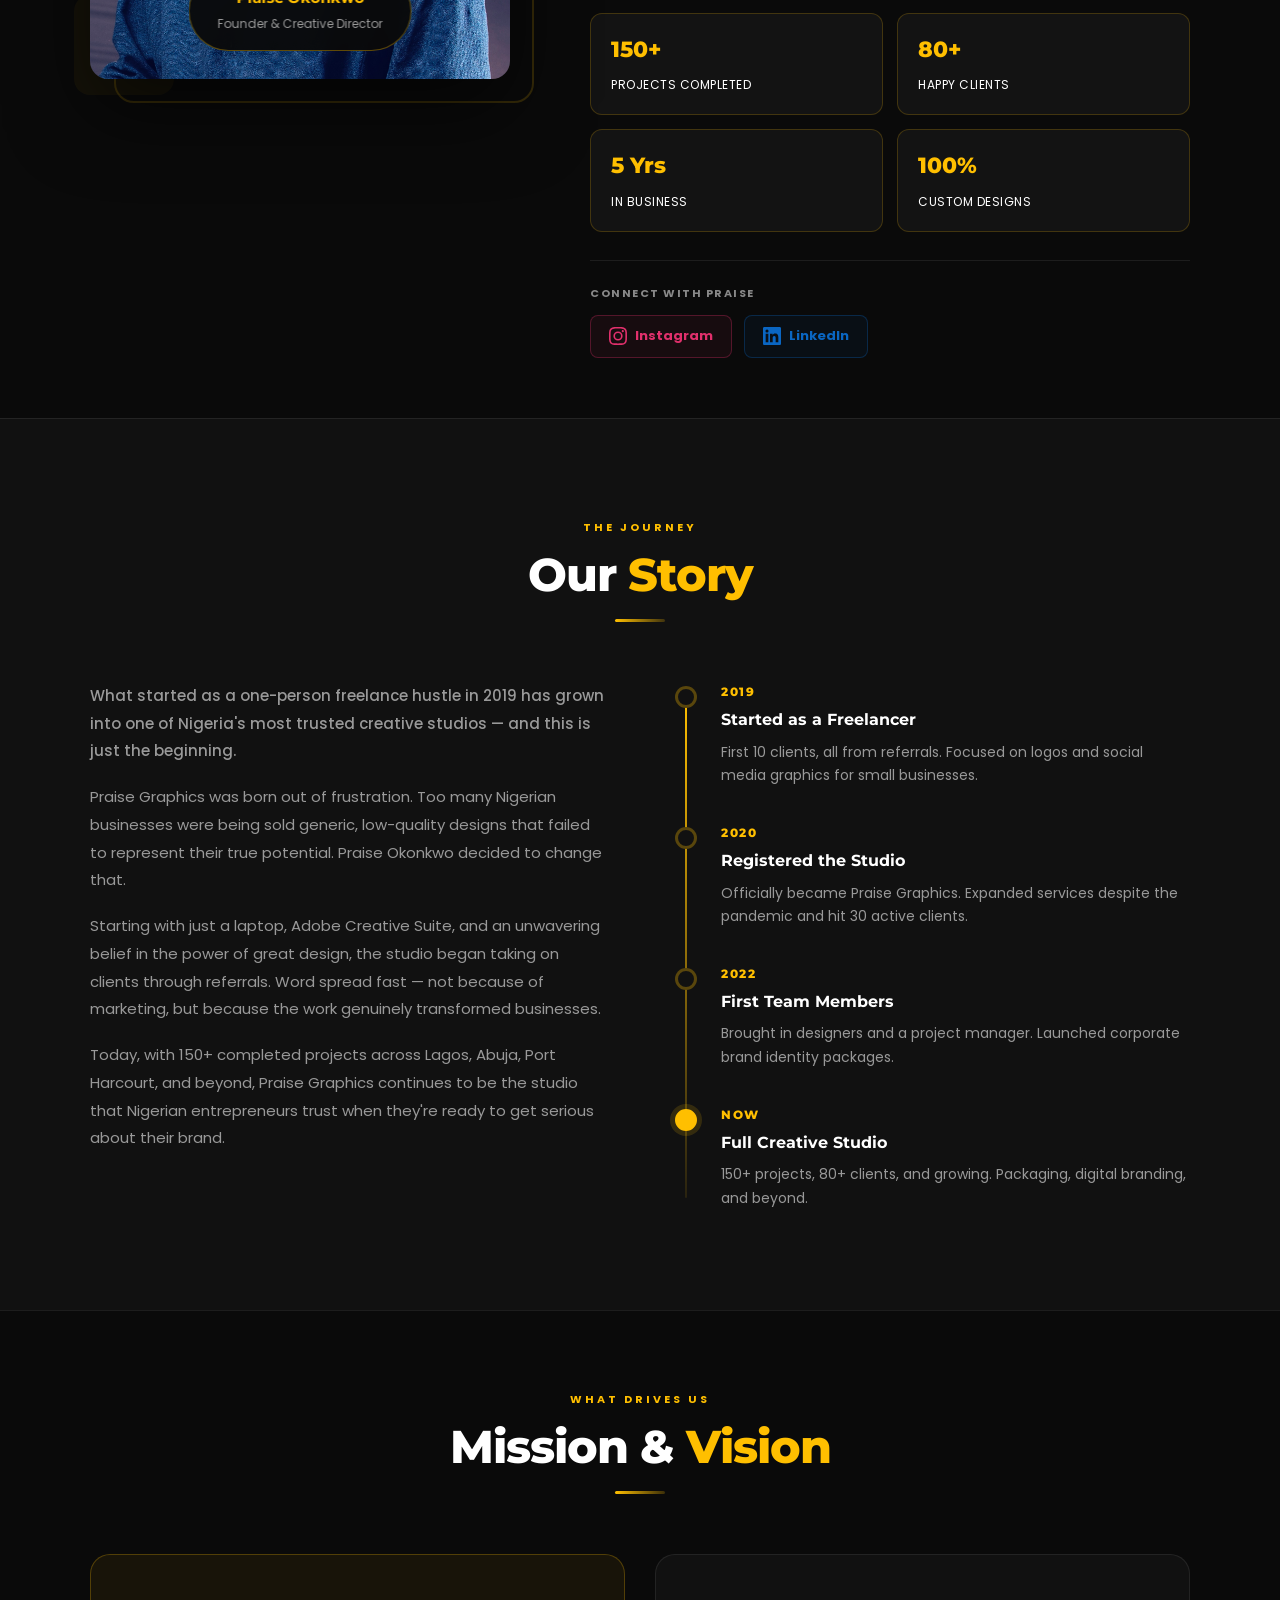
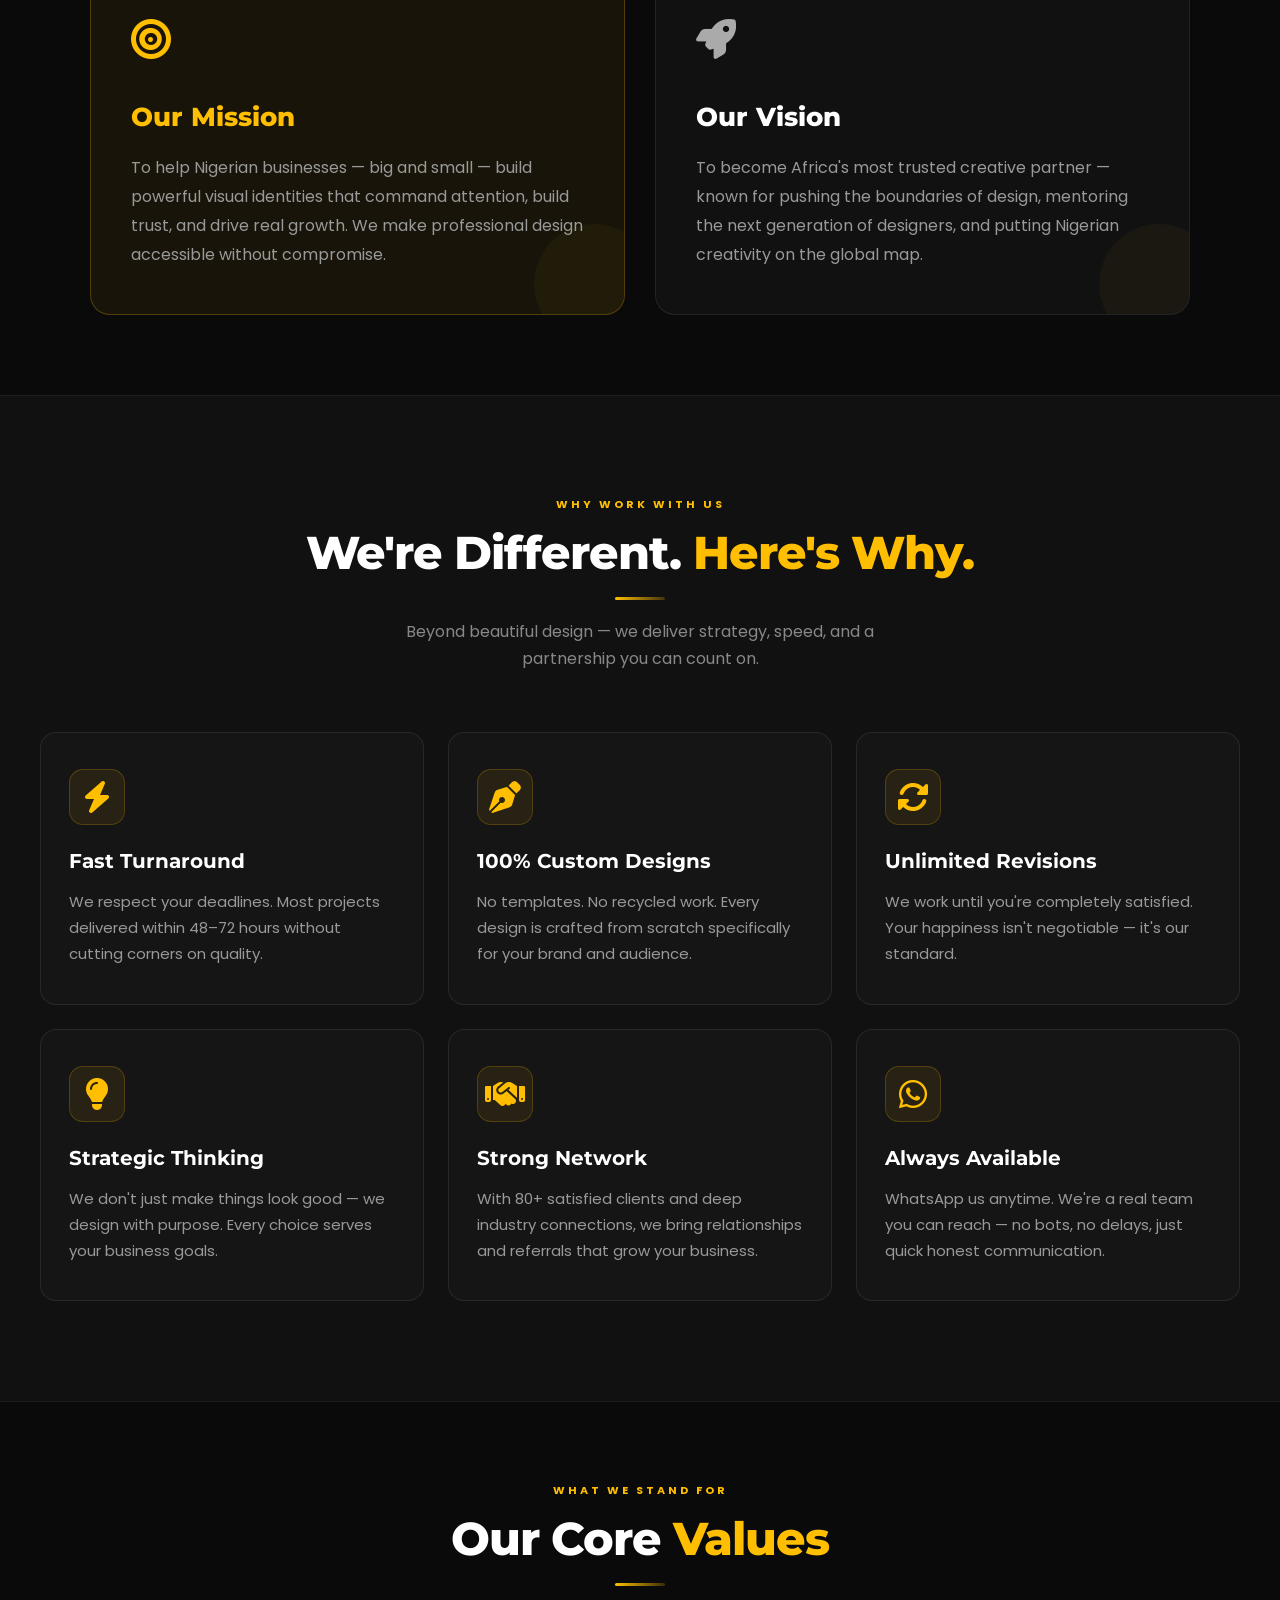
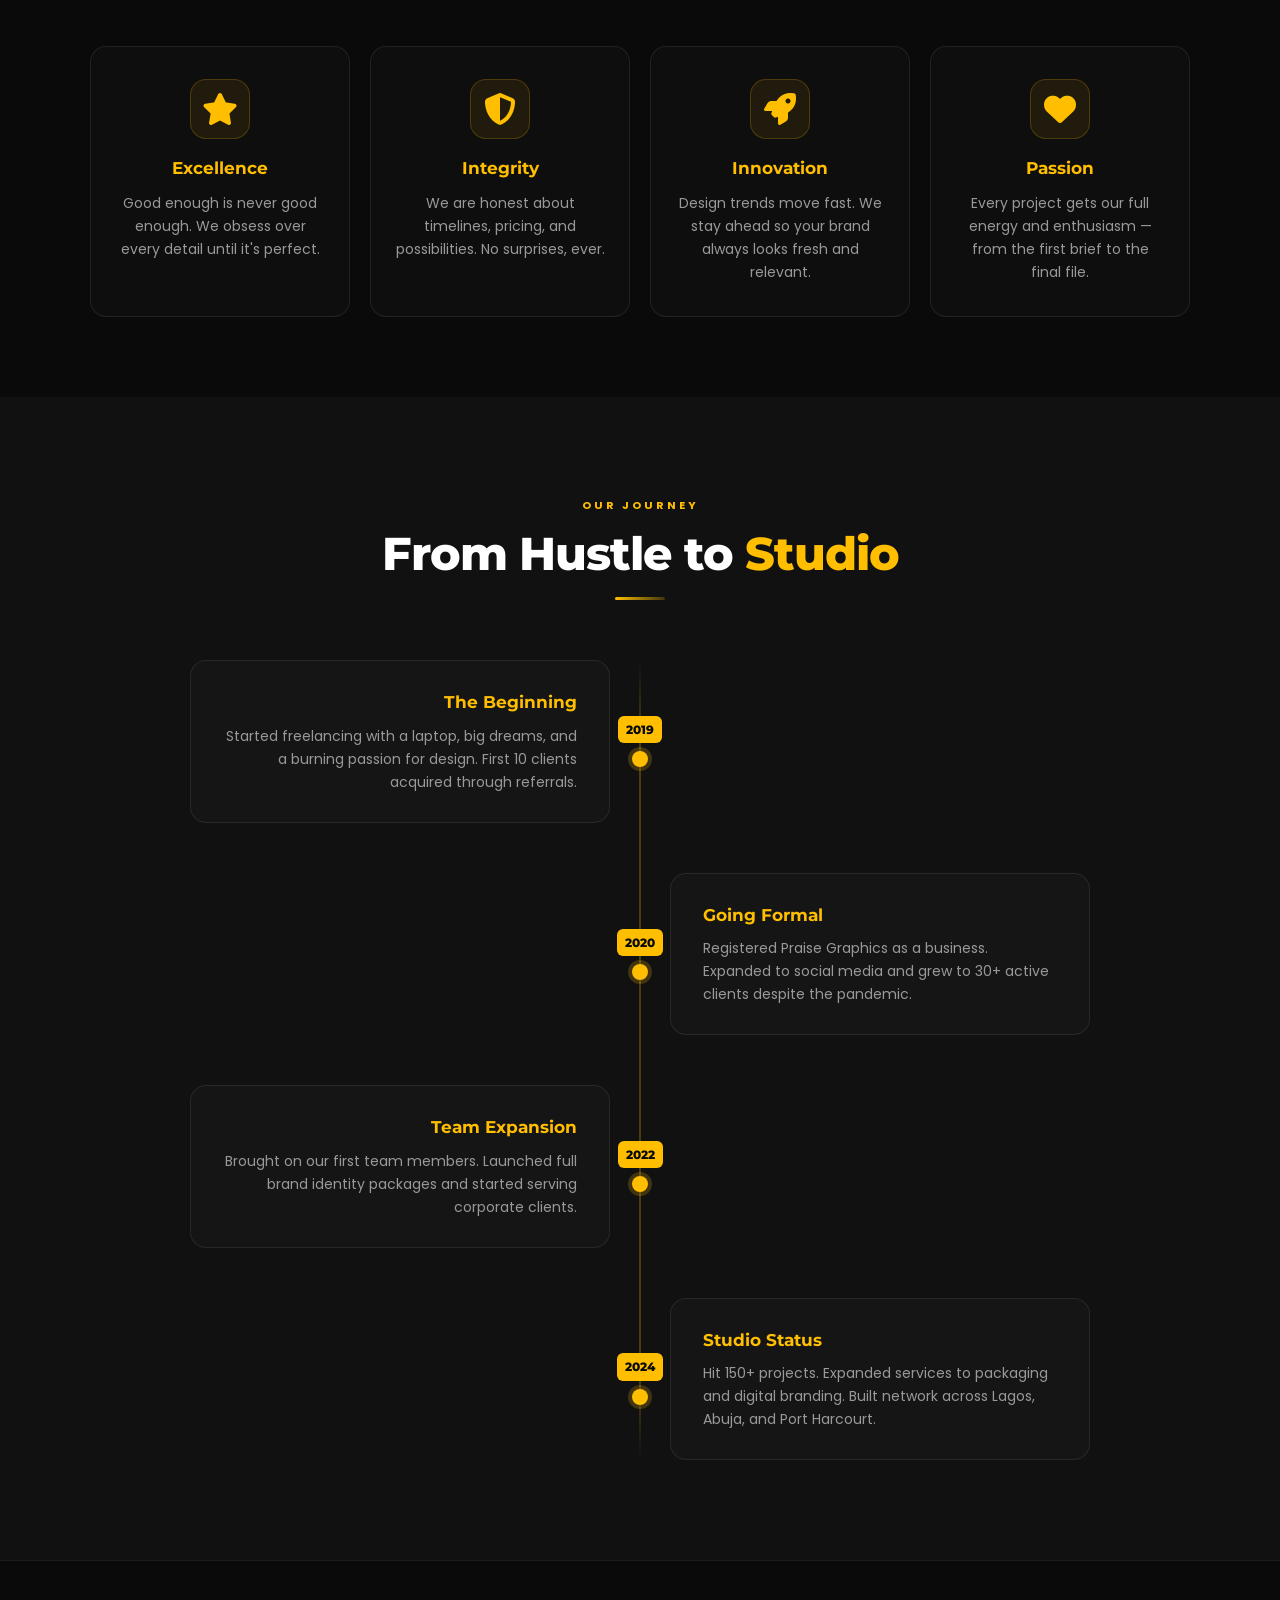
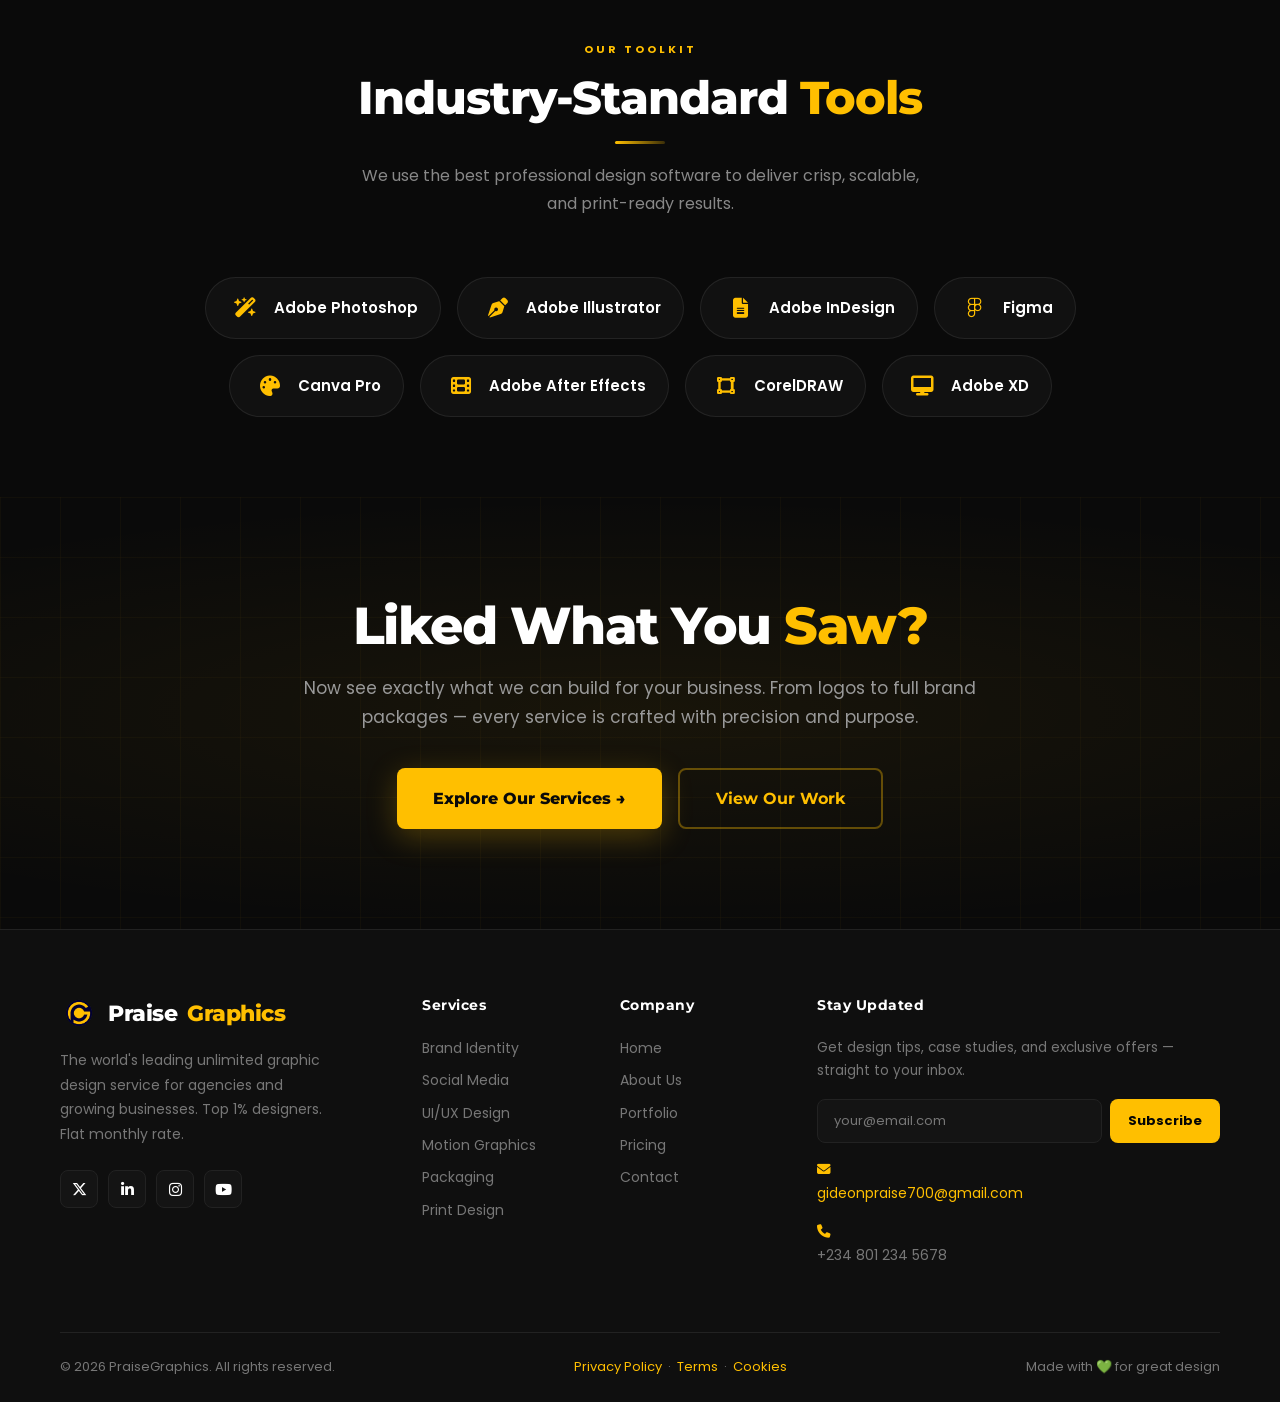
==== commit 217413a9: "Add dummy contact number in footer" ====
--- a/about.html
+++ b/about.html
@@ -44,6 +44,9 @@
   letter-spacing: -0.5px;
   color: #fff;
 }
+.logo-text-wrap { display: flex; flex-direction: column; line-height: 1; gap: 4px; }
+.logo-name-line { display: block; font-size: 22px; font-weight: 800; letter-spacing: -0.5px; line-height: 1; }
+.logo-tagline { font-size: 9px; font-weight: 500; letter-spacing: 2px; text-transform: uppercase; color: #777; margin-top: 3px; }
 .logo-mark {
   width: 38px; height: 38px;
   background: transparent;
@@ -515,7 +518,7 @@
   <nav class="container">
     <a href="index.html" class="logo">
       <div class="logo-mark" style="overflow:hidden;padding:0;"><img src="gallery/1714665825236.png" alt="PG" style="width:100%;height:100%;object-fit:cover;border-radius:9px;"></div>
-      Praise<span>Graphics</span>
+      <div class="logo-text-wrap"><span class="logo-name-line">Praise<span>Graphics</span></span><span class="logo-tagline">Creative Design Studio</span></div>
     </a>
 
     <ul class="nav-menu">
@@ -829,6 +832,8 @@
             <button>Subscribe</button>
           </div>
         </div>
+        <p style="margin-top:16px;"><i class="fa-solid fa-envelope" style="color:#ffbf00;"></i> <a href="mailto:gideonpraise700@gmail.com" style="color:#ffbf00;">gideonpraise700@gmail.com</a></p>
+        <p style="margin-top:10px;"><i class="fa-solid fa-phone" style="color:#ffbf00;"></i> <a href="tel:+2348012345678" style="color:#777;">+234 801 234 5678</a></p>
       </div>
     </div>
 
